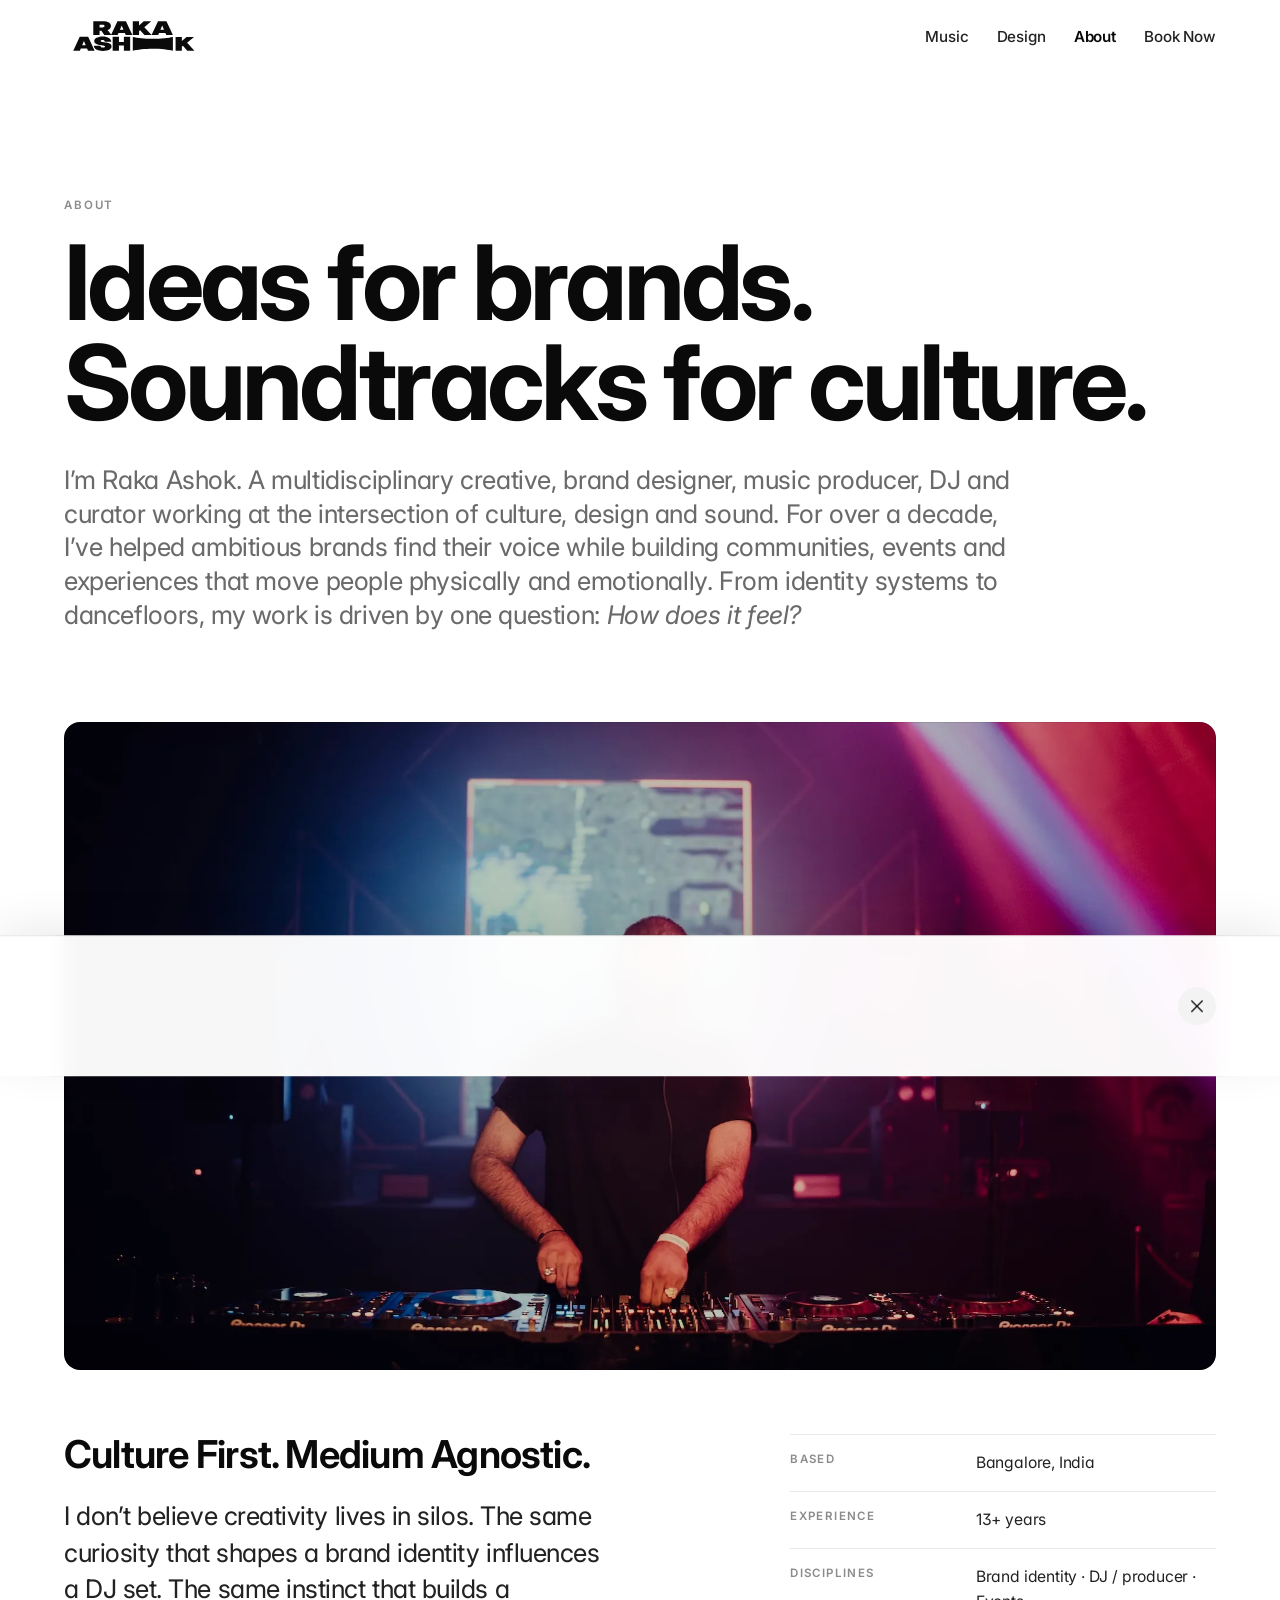
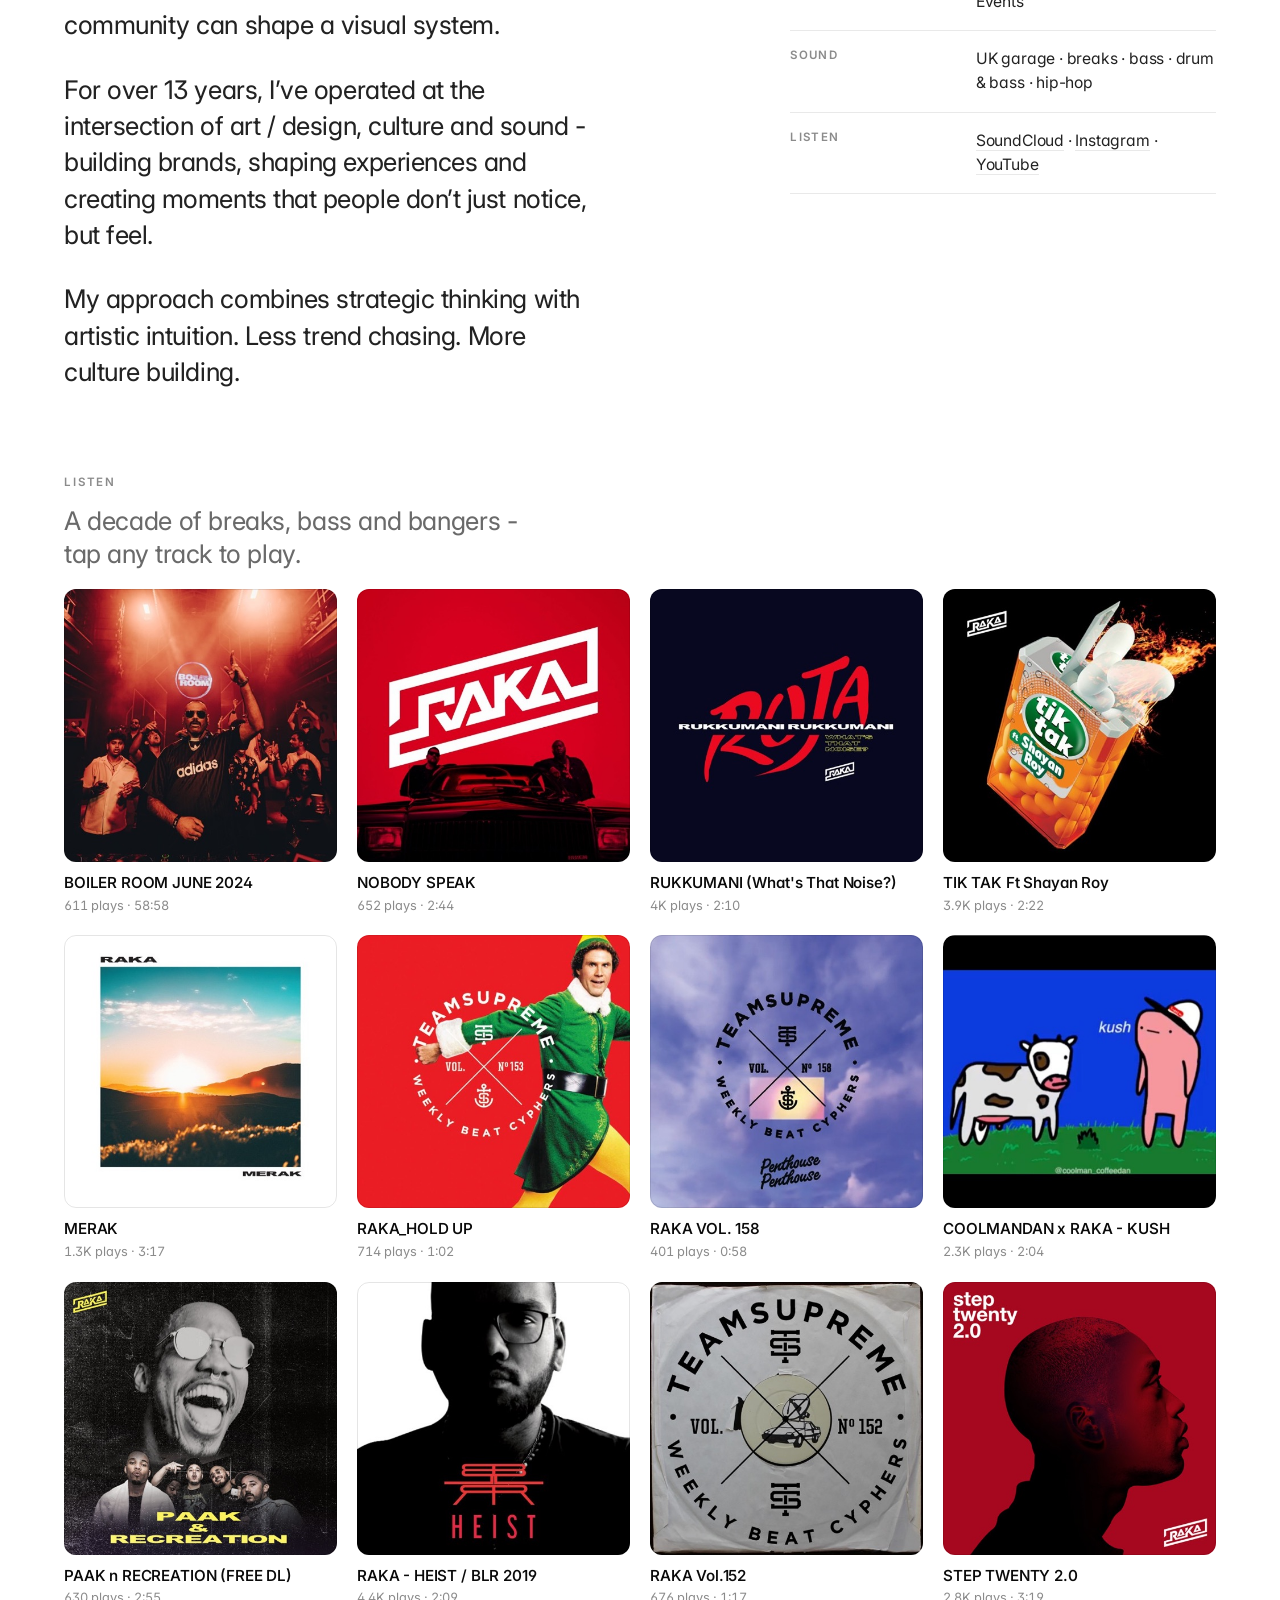
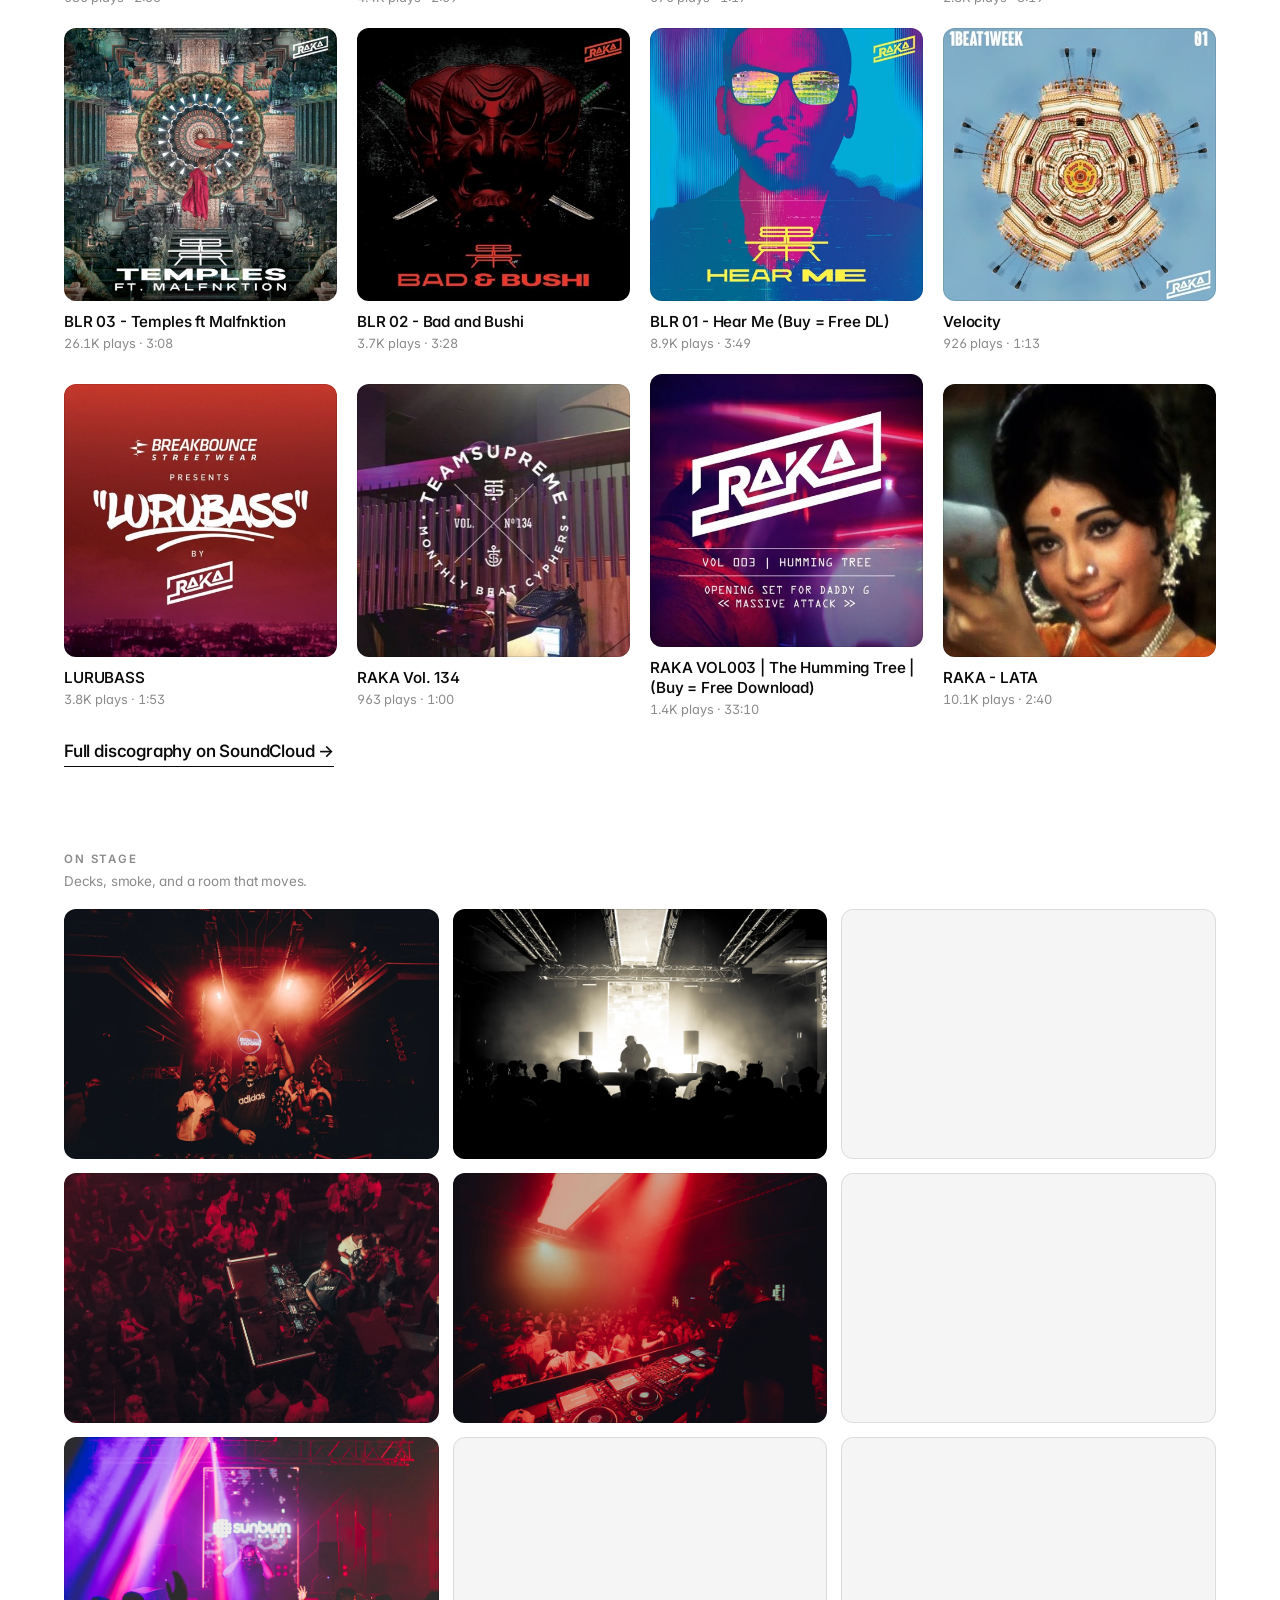
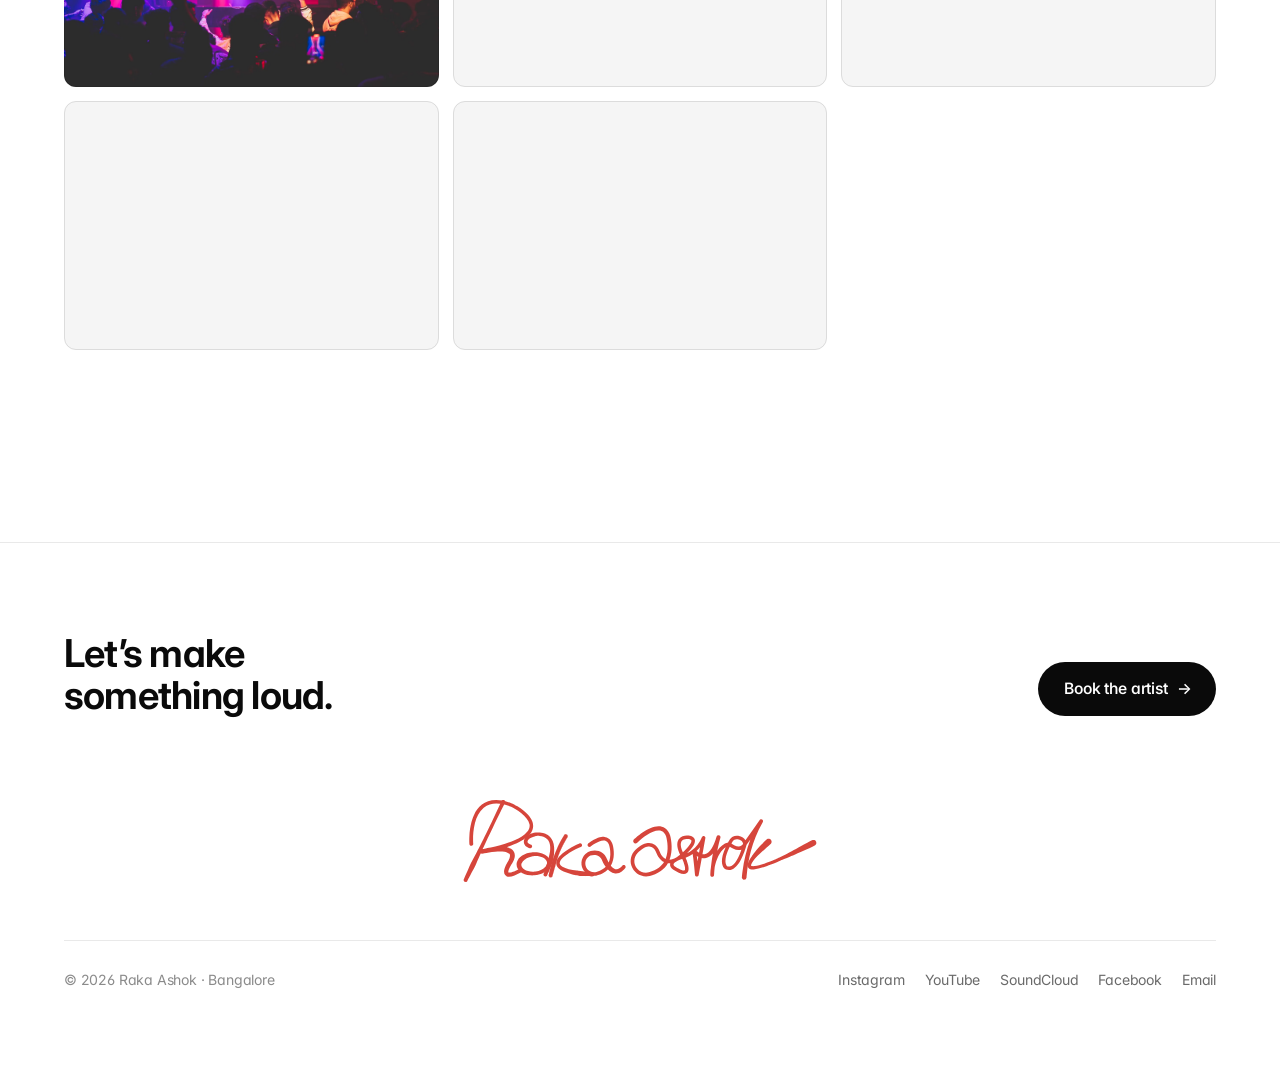
==== about.html @ 6899ab24 "Hero: tap-to-stream SoundCloud (random track from its halfway point; mute-only, never pauses, auto-a" ====
<!doctype html>
<html lang="en">
<head>
<meta charset="utf-8">
<meta name="viewport" content="width=device-width, initial-scale=1">
<script>try{var t=localStorage.getItem("raka-theme")||(matchMedia("(prefers-color-scheme:dark)").matches?"dark":"light");document.documentElement.setAttribute("data-theme",t);}catch(e){}</script>
<title>About - Raka Ashok</title>
<link rel="preconnect" href="https://fonts.googleapis.com">
<link rel="preconnect" href="https://fonts.gstatic.com" crossorigin>
<link href="https://fonts.googleapis.com/css2?family=Inter:opsz,wght@14..32,100..900&display=swap" rel="stylesheet">

<link rel="stylesheet" href="css/style.css?v=15">
</head>
<body data-page="about">

<nav class="nav">
  <div class="nav__inner">
    <a class="nav__brand" href="index.html" aria-label="Raka Ashok"><span class="nav__logo"></span></a>
    <div class="nav__links">
      <a class="navlink" data-nav="music" href="music.html">Music</a>
      <a class="navlink" data-nav="work" href="work.html">Design</a>
      <a class="navlink" data-nav="about" href="about.html">About</a>
      <a class="navlink" data-nav="book" href="book.html">Book Now</a>
    </div>
  </div>
</nav>

<header class="page-head container">
  <span class="eyebrow reveal">About</span>
  <h1 class="display reveal" style="margin-top:.16em;max-width:18ch">Ideas for brands. Soundtracks for culture.</h1>
  <p class="lead reveal" style="max-width:60ch;margin-top:clamp(18px,2.4vw,30px)">I&rsquo;m Raka Ashok. A multidisciplinary creative, brand designer, music producer, DJ and curator working at the intersection of culture, design and sound. For over a decade, I&rsquo;ve helped ambitious brands find their voice while building communities, events and experiences that move people physically and emotionally. From identity systems to dancefloors, my work is driven by one question: <em>How does it feel?</em></p>
</header>

<figure class="about-hero container reveal">
  <img src="assets/photos/photo4.webp" alt="Raka Ashok performing in the DJ booth" decoding="async">
</figure>

<main class="container" style="padding-bottom:clamp(40px,7vw,90px)">
  <div class="about-grid" style="margin-top:clamp(34px,5vw,64px)">
    <div class="about-body reveal">
      <h2 class="h2" style="margin-bottom:.6em">Culture First. Medium Agnostic.</h2>
      <p>I don&rsquo;t believe creativity lives in silos. The same curiosity that shapes a brand identity influences a DJ set. The same instinct that builds a community can shape a visual system.</p>
      <p>For over 13 years, I&rsquo;ve operated at the intersection of art / design, culture and sound - building brands, shaping experiences and creating moments that people don&rsquo;t just notice, but feel.</p>
      <p>My approach combines strategic thinking with artistic intuition. Less trend chasing. More culture building.</p>
    </div>
    <dl class="facts reveal">
      <div class="fact"><dt>Based</dt><dd>Bangalore, India</dd></div>
      <div class="fact"><dt>Experience</dt><dd>13+ years</dd></div>
      <div class="fact"><dt>Disciplines</dt><dd>Brand identity · DJ / producer · Events</dd></div>
      <div class="fact"><dt>Sound</dt><dd>UK garage · breaks · bass · drum &amp; bass · hip-hop</dd></div>
      <div class="fact"><dt>Listen</dt><dd>
        <a href="https://soundcloud.com/rakaashok" target="_blank" rel="noopener">SoundCloud</a> ·
        <a href="https://www.instagram.com/rakaflacka" target="_blank" rel="noopener">Instagram</a> ·
        <a href="https://www.youtube.com/rakaashok" target="_blank" rel="noopener">YouTube</a>
      </dd></div>
    </dl>
  </div>

  <section class="listen">
    <span class="eyebrow reveal">Listen</span>
    <p class="lead reveal" style="margin:10px 0 4px">A decade of breaks, bass and bangers - tap any track to play.</p>
    <div class="music-grid" id="music-grid"></div>
    <a class="link-line reveal" href="https://soundcloud.com/rakaashok" target="_blank" rel="noopener">Full discography on SoundCloud &rarr;</a>
  </section>

  <section class="live">
    <span class="eyebrow reveal">On stage</span>
    <p class="live-cap reveal">Decks, smoke, and a room that moves.</p>
    <div class="live-grid">
      <figure class="reveal"><img src="assets/photos/photo1.webp" alt="Raka Ashok live on stage" loading="lazy" decoding="async"></figure>
      <figure class="reveal"><img src="assets/photos/photo6.webp" alt="Raka Ashok performing, silhouette in light and fog" loading="lazy" decoding="async"></figure>
      <figure class="reveal"><img src="assets/photos/photo2.webp" alt="Raka Ashok live set" loading="lazy" decoding="async"></figure>
      <figure class="reveal"><img src="assets/photos/photo3.webp" alt="Crowd from above at a Raka Ashok set" loading="lazy" decoding="async"></figure>
      <figure class="reveal"><img src="assets/photos/photo11.webp" alt="Raka Ashok behind the decks, crowd in red light" loading="lazy" decoding="async"></figure>
      <figure class="reveal"><img src="assets/photos/photo10.webp" alt="Crowd at a Raka Ashok set" loading="lazy" decoding="async"></figure>
      <figure class="reveal"><img src="assets/photos/photo5.webp" alt="Crowd and stage lighting at a Raka Ashok show" loading="lazy" decoding="async"></figure>
      <figure class="reveal"><img src="assets/photos/photo8.webp" alt="Crowd and stage lighting at a Raka Ashok show" loading="lazy" decoding="async"></figure>
      <figure class="reveal"><img src="assets/photos/photo7.webp" alt="Hands up in the crowd at a Raka Ashok set" loading="lazy" decoding="async"></figure>
      <figure class="reveal"><img src="assets/photos/photo9.webp" alt="Raka Ashok performing to a packed room" loading="lazy" decoding="async"></figure>
      <figure class="reveal"><img src="assets/photos/photo12.webp" alt="Raka Ashok live, red stage lights" loading="lazy" decoding="async"></figure>
    </div>
  </section>
</main>

<footer class="footer">
  <div class="container footer__inner">
    <div class="footer__cta reveal">
      <h2 class="h2">Let&rsquo;s make something loud.</h2>
      <a class="btn" href="book.html">Book the artist <span class="arr">&rarr;</span></a>
    </div>
  <div class="footer__sign-wrap reveal">
    <span class="footer__sign" role="img" aria-label="Raka Ashok signature"></span>
  </div>
    <div class="footer__bottom">
      <span>© <span data-year></span> Raka Ashok · Bangalore</span>
      <div class="footer__links">
        <a href="https://www.instagram.com/rakaflacka" target="_blank" rel="noopener">Instagram</a>
        <a href="https://www.youtube.com/rakaashok" target="_blank" rel="noopener">YouTube</a>
        <a href="https://soundcloud.com/rakaashok" target="_blank" rel="noopener">SoundCloud</a>
        <a href="https://www.facebook.com/rakamusic" target="_blank" rel="noopener">Facebook</a>
        <a href="mailto:beatsbyraka@gmail.com">Email</a>
      </div>
    </div>
  </div>
</footer>

<script src="js/site.js?v=3"></script>

<div class="player" id="player" aria-label="Music player">
  <div class="player__inner">
    <iframe id="sc-widget" allow="autoplay" frameborder="no" title="SoundCloud player"
      src="https://w.soundcloud.com/player/?url=https%3A%2F%2Fsoundcloud.com%2Frakaashok&auto_play=false&visual=false&hide_related=true&show_comments=false&show_teaser=false&color=%230a0a0a"></iframe>
    <button class="player__close" id="player-close" aria-label="Close player">
      <svg width="18" height="18" viewBox="0 0 24 24" fill="none" stroke="currentColor" stroke-width="1.7" stroke-linecap="round"><path d="M5 5l14 14M19 5L5 19"/></svg>
    </button>
  </div>
</div>

<script src="https://w.soundcloud.com/player/api.js"></script>
<script src="js/music.js"></script>
<script src="js/musicgrid.js"></script>
<script src="js/about-lightbox.js"></script>
</body>
</html>
---- css/style.css ----
/* ============================================================
   Raka Ashok — portfolio
   Swiss / International Typographic system · black & white · Inter
   ============================================================ */

@font-face{font-family:"Hubot Sans VF";font-weight:200 900;font-style:normal;font-display:swap;
  src:url("../assets/fonts/HubotSansVF-subset.woff2") format("woff2")}
@font-face{font-family:"Hubot SemiCond";font-weight:300;font-style:normal;font-display:swap;
  src:url("../assets/fonts/HubotSans_SemiCondensed-Light.ttf") format("truetype")}
@font-face{font-family:"Hubot SemiCond";font-weight:500;font-style:normal;font-display:swap;
  src:url("../assets/fonts/HubotSans_SemiCondensed-Medium.ttf") format("truetype")}
@font-face{font-family:"Hubot SemiCond";font-weight:600;font-style:normal;font-display:swap;
  src:url("../assets/fonts/HubotSans_SemiCondensed-SemiBold.ttf") format("truetype")}

:root{
  --bg:#ffffff;
  --bg-soft:#f5f5f5;
  --ink:#0a0a0a;
  --ink-2:#222222;
  --muted:#8b8b8b;
  --muted-2:#6a6a6a;
  --line:#e9e9e9;
  --fill:#f3f3f3;
  --fill-2:#eaeaea;
  --black:#0a0a0a;
  --btn-bg:#0a0a0a;
  --btn-fg:#ffffff;
  --raised:#ffffff;
  --glass-rgb:255,255,255;
  color-scheme:light;

  --container:1280px;
  --gutter:clamp(20px, 5vw, 64px);
  --radius:999px;
  --img-line:rgba(0,0,0,.1);

  --ease:cubic-bezier(.22,.61,.36,1);

  --fs-display:clamp(2.8rem, 9vw, 6.5rem);
  --fs-h1:clamp(2.2rem, 6.2vw, 4.4rem);
  --fs-h2:clamp(1.5rem, 3.4vw, 2.4rem);
  --fs-lead:clamp(1.1rem, 2.3vw, 1.6rem);
  --fs-body:1.0625rem;
  --fs-cap:0.84rem;
  --fs-label:0.72rem;
}

[data-theme="dark"]{
  --bg:#0b0b0b;
  --bg-soft:#161616;
  --ink:#f4f4f4;
  --ink-2:#dcdcdc;
  --muted:#8f8f8f;
  --muted-2:#b2b2b2;
  --line:#272727;
  --fill:#1a1a1a;
  --fill-2:#262626;
  --btn-bg:#f4f4f4;
  --btn-fg:#0a0a0a;
  --raised:#2c2c2c;
  --img-line:rgba(255,255,255,.1);
  --glass-rgb:14,14,14;
  color-scheme:dark;
}

*,*::before,*::after{box-sizing:border-box;margin:0;padding:0}

html{-webkit-text-size-adjust:100%;scroll-behavior:smooth}

body{
  font-family:"Inter","Inter Placeholder",system-ui,-apple-system,sans-serif;
  font-feature-settings:"cv11","ss01","liga","calt";
  background:var(--bg);
  color:var(--ink);
  font-size:var(--fs-body);
  line-height:1.55;
  letter-spacing:-0.011em;
  -webkit-font-smoothing:antialiased;
  -moz-osx-font-smoothing:grayscale;
  text-rendering:optimizeLegibility;
  transition:background-color .35s var(--ease), color .35s var(--ease);
}

img{display:block;max-width:100%;height:auto}
a{color:inherit;text-decoration:none}
button{font:inherit;color:inherit;cursor:pointer;background:none;border:none}

.container{max-width:var(--container);margin:0 auto;padding-inline:var(--gutter)}

/* ---------- type ---------- */
.eyebrow{
  font-size:var(--fs-label);
  text-transform:uppercase;
  letter-spacing:.16em;
  font-weight:600;
  color:var(--muted);
}
.display{font-size:var(--fs-display);font-weight:700;line-height:.96;letter-spacing:-.035em}
h1,.h1{font-size:var(--fs-h1);font-weight:700;line-height:1.02;letter-spacing:-.03em}
h2,.h2{font-size:var(--fs-h2);font-weight:650;line-height:1.08;letter-spacing:-.02em}
.lead{font-size:var(--fs-lead);line-height:1.32;color:var(--muted-2);font-weight:420;letter-spacing:-.015em;max-width:30ch}
.muted{color:var(--muted)}
.display,h1,.h1,h2,.h2,h3{text-wrap:balance}
p,.lead,figcaption,li,blockquote{text-wrap:pretty}

/* ---------- nav ---------- */
.nav{
  position:sticky;top:0;z-index:50;
  backdrop-filter:saturate(180%) blur(18px);
  -webkit-backdrop-filter:saturate(180%) blur(18px);
  background:rgba(var(--glass-rgb),.72);
  border-bottom:1px solid transparent;
  transition:border-color .3s var(--ease), background .3s var(--ease);
}
.nav.is-scrolled{border-color:var(--line)}
.nav__inner{
  max-width:var(--container);margin:0 auto;
  padding:14px var(--gutter);
  display:flex;align-items:center;justify-content:space-between;gap:12px;flex-wrap:wrap;
}
.nav__brand{
  display:inline-flex;align-items:center;
  padding:6px;border-radius:14px;
  transition:opacity .25s var(--ease), scale .15s var(--ease);
}
.nav__brand:hover{opacity:.7}
.nav__brand:active{scale:.96}
.nav__logo{display:block;height:clamp(26px,3.4vw,34px);aspect-ratio:2130/571;width:auto;
  background-color:var(--ink);
  -webkit-mask:url(../assets/raka-logo.svg) center/contain no-repeat;
  mask:url(../assets/raka-logo.svg) center/contain no-repeat}
.nav__links{display:flex;align-items:center;justify-content:flex-end;gap:clamp(14px,2.2vw,30px);flex-wrap:wrap}
.pill{
  padding:9px 16px;border-radius:var(--radius);
  background:var(--fill);color:var(--ink-2);
  font-size:.92rem;font-weight:500;
  transition:background .22s var(--ease),color .22s var(--ease),transform .22s var(--ease),scale .15s var(--ease);
  white-space:nowrap;
}
.pill:hover{background:var(--fill-2);transform:translateY(-1px)}
.pill:active{scale:.96}
.pill.is-active{background:var(--btn-bg);color:var(--btn-fg)}
.pill--icon{padding:0;width:38px;height:38px;display:inline-flex;align-items:center;justify-content:center}
.pill--icon svg{display:block;width:17px;height:17px}

/* ---------- buttons ---------- */
.btn{
  display:inline-flex;align-items:center;gap:.6em;
  padding:15px 26px;border-radius:var(--radius);
  background:var(--btn-bg);color:var(--btn-fg);font-weight:550;font-size:.98rem;
  letter-spacing:-.01em;
  transition:transform .25s var(--ease),opacity .25s var(--ease),background .25s var(--ease),scale .15s var(--ease);
}
.btn:has(.arr){padding-right:24px}
.btn:hover{transform:translateY(-2px)}
.btn:active{transform:translateY(0);scale:.96}
.btn .arr{transition:transform .3s var(--ease)}
.btn:hover .arr{transform:translateX(4px)}
.btn--ghost{background:transparent;color:var(--ink);border:1px solid var(--line)}
.btn--ghost:hover{background:var(--fill)}

/* ---------- sections / rhythm ---------- */
.section{padding-block:clamp(56px,9vw,130px)}
.page-head{padding-top:clamp(48px,9vw,120px);padding-bottom:clamp(28px,5vw,60px)}
.page-head .lead{margin-top:clamp(18px,2.4vw,30px)}

/* ---------- work / index rows ---------- */
.rows{display:flex;flex-direction:column;gap:10px}
.row{
  display:grid;grid-template-columns:1fr auto;align-items:center;gap:16px;
  padding:clamp(18px,2.6vw,30px) clamp(20px,2.6vw,30px);
  background:var(--fill);border-radius:18px;
  transition:background .28s var(--ease),transform .28s var(--ease);
}
.row:hover{background:var(--fill-2);transform:translateX(4px)}
.row__title{font-size:clamp(1.15rem,2.4vw,1.7rem);font-weight:600;letter-spacing:-.02em}
.row__meta{display:flex;gap:18px;align-items:baseline;color:var(--muted-2);font-size:.95rem}
.row__meta .yr{color:var(--muted)}
.row .arr{color:var(--muted);transition:transform .3s var(--ease),color .3s var(--ease)}
.row:hover .arr{transform:translateX(5px);color:var(--ink)}
.row__role{display:none}
@media(min-width:720px){.row__role{display:inline}}

/* ---------- what I do (services grid) ---------- */
.services{display:grid;grid-template-columns:1fr;gap:1px;margin-top:clamp(22px,3vw,38px);
  background:var(--line);border:1px solid var(--line);border-radius:16px;overflow:hidden}
@media(min-width:680px){.services{grid-template-columns:repeat(2,1fr)}}
@media(min-width:1000px){.services{grid-template-columns:repeat(3,1fr)}}
.service{background:var(--bg);padding:clamp(22px,2.6vw,34px);transition:background .25s var(--ease)}
.service:hover{background:var(--fill)}
.service h3{font-size:1.05rem;font-weight:600;letter-spacing:-.01em;margin-bottom:7px}
.service p{color:var(--muted-2);font-size:.95rem;line-height:1.5}

/* ---------- work page groupings ---------- */
.worklist-group{padding-top:clamp(36px,5vw,60px)}
.worklist-group:first-of-type{padding-top:0}
.worklist-group>.eyebrow{display:block;margin-bottom:16px}

/* ---------- project article ---------- */
.back{display:inline-flex;align-items:center;gap:.5em;color:var(--muted-2);font-size:.92rem;
  transition:color .2s var(--ease),gap .2s var(--ease)}
.back:hover{color:var(--ink);gap:.7em}
.proj-head{padding-top:clamp(30px,5vw,60px);padding-bottom:clamp(34px,6vw,72px)}
.proj-head .display{margin:.18em 0 .35em}
.proj-meta{display:flex;flex-wrap:wrap;gap:10px 26px;color:var(--muted-2);font-size:.95rem;
  border-top:1px solid var(--line);padding-top:22px;margin-top:30px}
.proj-meta span b{font-weight:600;color:var(--ink)}
.proj-intro{font-size:clamp(1.15rem,2.3vw,1.7rem);line-height:1.4;font-weight:420;
  letter-spacing:-.018em;max-width:32ch;color:var(--ink-2)}

.slides{display:flex;flex-direction:column;gap:clamp(46px,8vw,110px);padding-bottom:clamp(40px,7vw,90px)}
.slide{}
.slide__img{
  border-radius:14px;overflow:hidden;background:var(--bg-soft);
  outline:1px solid var(--img-line);outline-offset:-1px;
  box-shadow:0 1px 2px rgba(0,0,0,.02);
}
.slide__img img{width:100%}
.slide__cap{
  display:flex;gap:14px;margin-top:18px;max-width:62ch;
  color:var(--muted-2);font-size:var(--fs-cap);line-height:1.5;letter-spacing:0;
}
.slide__cap .n{flex:none;color:var(--muted);font-variant-numeric:tabular-nums;
  font-weight:500;padding-top:.05em}
.slide--divider .slide__img{border:none;background:none;box-shadow:none}
.slide--divider{text-align:center}

.proj-next{border-top:1px solid var(--line);padding-block:clamp(40px,6vw,80px);
  display:flex;flex-wrap:wrap;align-items:center;justify-content:space-between;gap:24px}

/* ---------- project: grouped sub-identities (The Humming Tree) ---------- */
.tht-group{padding-bottom:clamp(44px,7vw,86px)}
.tht-group .eyebrow{display:block}
.tht-text{font-size:clamp(1.05rem,2.1vw,1.45rem);line-height:1.4;color:var(--ink-2);
  max-width:48ch;margin:12px 0 24px;font-weight:420;letter-spacing:-.015em}
.tht-grid{columns:2;column-gap:clamp(10px,1.4vw,18px)}
@media(min-width:760px){.tht-grid{columns:3}}
.tht-card{break-inside:avoid;margin-bottom:clamp(10px,1.4vw,18px);border-radius:12px;
  overflow:hidden;background:var(--bg-soft);outline:1px solid var(--img-line);outline-offset:-1px}
.tht-card img{display:block;width:100%;height:auto}

/* ---------- posters ---------- */
.posters-bar{
  position:sticky;top:64px;z-index:20;
  display:flex;align-items:center;justify-content:space-between;gap:16px;flex-wrap:wrap;
  padding-block:14px;margin-bottom:8px;
  background:rgba(var(--glass-rgb),.82);backdrop-filter:blur(12px);-webkit-backdrop-filter:blur(12px);
}
.posters-bar .count{color:var(--muted);font-size:.9rem;font-variant-numeric:tabular-nums}
.seg{display:inline-flex;gap:4px;background:var(--fill);padding:4px;border-radius:var(--radius)}
.seg button{
  display:inline-flex;align-items:center;gap:.4em;
  padding:8px 14px;border-radius:var(--radius);font-size:.85rem;font-weight:500;color:var(--muted-2);
  transition:background .2s var(--ease),color .2s var(--ease),scale .15s var(--ease);
}
.seg button:active{scale:.96}
.seg button svg{display:block}
.seg button.is-active{background:var(--raised);color:var(--ink);box-shadow:0 1px 3px rgba(0,0,0,.12)}

.grid{display:grid;gap:clamp(10px,1.4vw,18px)}
.grid[data-view="all"]{grid-template-columns:repeat(2,1fr)}
.grid[data-view="two"]{grid-template-columns:1fr}
@media(min-width:640px){
  .grid[data-view="all"]{grid-template-columns:repeat(3,1fr)}
  .grid[data-view="two"]{grid-template-columns:repeat(2,1fr)}
}
@media(min-width:980px){.grid[data-view="all"]{grid-template-columns:repeat(4,1fr)}}
@media(min-width:1240px){.grid[data-view="all"]{grid-template-columns:repeat(5,1fr)}}

.card{
  position:relative;border-radius:12px;overflow:hidden;cursor:pointer;
  background:var(--bg-soft);outline:1px solid var(--img-line);outline-offset:-1px;
  aspect-ratio:3/4;
}
.grid[data-view="two"] .card{aspect-ratio:auto}
.card__img{width:100%;height:100%;object-fit:cover;
  transition:transform .7s var(--ease);
}
.grid[data-view="two"] .card__img{height:auto;object-fit:contain;background:var(--bg-soft)}
.card:hover .card__img{transform:scale(1.035)}

.card__overlay{
  position:absolute;inset:0;display:flex;flex-direction:column;justify-content:flex-end;
  padding:16px;
  background:linear-gradient(to top,rgba(8,8,8,.82) 0%,rgba(8,8,8,.35) 42%,rgba(8,8,8,0) 72%);
  opacity:0;transition:opacity .35s var(--ease);
  color:#fff;
}
.card:hover .card__overlay,.card:focus-within .card__overlay{opacity:1}
.card__plus{
  position:absolute;top:12px;right:12px;width:26px;height:26px;border-radius:50%;
  background:rgba(255,255,255,.18);backdrop-filter:blur(4px);
  display:flex;align-items:center;justify-content:center;color:#fff;font-size:16px;line-height:1;
  transform:scale(.6) rotate(-90deg);opacity:0;transition:transform .4s var(--ease),opacity .35s var(--ease);
}
.card:hover .card__plus{transform:scale(1) rotate(0);opacity:1}
.card__title{
  font-size:.95rem;font-weight:600;letter-spacing:-.01em;
  transform:translateY(12px);opacity:0;transition:transform .45s var(--ease) .04s,opacity .4s var(--ease) .04s;
}
.card__cap{
  font-size:.8rem;line-height:1.45;color:rgba(255,255,255,.78);margin-top:5px;
  transform:translateY(14px);opacity:0;
  transition:transform .5s var(--ease) .12s,opacity .45s var(--ease) .12s;
  display:-webkit-box;-webkit-line-clamp:4;-webkit-box-orient:vertical;overflow:hidden;
}
.card:hover .card__title,.card:focus-within .card__title,
.card:hover .card__cap,.card:focus-within .card__cap{transform:translateY(0);opacity:1}
.card.is-tapped .card__overlay{opacity:1}
.card.is-tapped .card__title,.card.is-tapped .card__cap{transform:translateY(0);opacity:1}
.card.is-tapped .card__plus{transform:scale(1) rotate(0);opacity:1}

/* ---------- mobile poster stack (≤767px only) ---------- */
.pstack{display:none}
@media(max-width:767px){
  .pstack{display:block}
  .posters-bar{display:none}
  #grid{display:none}
}
.pstack{touch-action:pan-y;outline:none;overflow-x:clip;
  -webkit-user-select:none;user-select:none}
.pstack__stage{position:relative;height:clamp(450px,76vh,720px);margin:6px auto 0}
.pcard{position:absolute;left:50%;top:50%;will-change:transform,opacity;
  transition:transform .62s cubic-bezier(.22,1,.36,1), opacity .45s ease}
.pstack__stage.no-anim .pcard,.pstack__stage.is-dragging .pcard{transition:none}
.pcard img{display:block;height:clamp(360px,58vh,560px);width:auto;max-width:90vw;
  border-radius:5px;background:var(--bg-soft);
  box-shadow:0 1px 2px rgba(0,0,0,.05), 0 16px 34px rgba(0,0,0,.16);
  -webkit-user-drag:none;user-drag:none}
[data-theme="dark"] .pcard img{box-shadow:0 1px 2px rgba(0,0,0,.45), 0 18px 40px rgba(0,0,0,.6)}
.pstack__meta{display:flex;align-items:center;justify-content:space-between;gap:16px;
  max-width:90vw;margin:16px auto 0;color:var(--muted-2)}
.pstack__cap{font-size:.92rem;letter-spacing:-.01em;white-space:nowrap;overflow:hidden;text-overflow:ellipsis}
.pstack__count{font-size:.8rem;color:var(--muted);font-variant-numeric:tabular-nums;flex:none}
.pstack__hint{display:block;text-align:center;color:var(--muted);font-size:.78rem;margin-top:8px}
@media(prefers-reduced-motion:reduce){.pcard{transition:opacity .3s ease}}

/* ---------- lightbox ---------- */
.lb{
  position:fixed;inset:0;z-index:100;display:none;
  background:rgba(8,8,8,.97);
  flex-direction:column;
  opacity:0;transition:opacity .35s var(--ease);
}
.lb.is-open{display:flex;opacity:1}
.lb__top{display:flex;align-items:center;justify-content:space-between;
  padding:18px clamp(16px,4vw,40px);color:rgba(255,255,255,.7);font-size:.85rem;
  font-variant-numeric:tabular-nums;flex:none}
.lb__close{width:40px;height:40px;border-radius:50%;background:rgba(255,255,255,.1);
  display:flex;align-items:center;justify-content:center;color:#fff;
  transition:background .2s var(--ease),transform .2s var(--ease)}
.lb__close:hover{background:rgba(255,255,255,.22);transform:rotate(90deg)}
.lb__stage{flex:1;display:flex;align-items:center;justify-content:center;
  position:relative;padding:0 clamp(8px,5vw,80px);min-height:0}
.lb__img{max-width:100%;max-height:100%;object-fit:contain;border-radius:6px;
  box-shadow:0 30px 80px rgba(0,0,0,.5);
  opacity:0;transform:scale(.97);transition:opacity .45s var(--ease),transform .55s var(--ease)}
.lb__img.is-in{opacity:1;transform:scale(1)}
.lb__nav{position:absolute;top:50%;transform:translateY(-50%);
  width:clamp(40px,6vw,54px);height:clamp(40px,6vw,54px);border-radius:50%;
  background:rgba(255,255,255,.1);color:#fff;display:flex;align-items:center;justify-content:center;
  transition:background .2s var(--ease)}
.lb__nav:hover{background:rgba(255,255,255,.24)}
.lb__nav--prev{left:clamp(8px,2vw,26px)}
.lb__nav--next{right:clamp(8px,2vw,26px)}
.lb__cap{flex:none;text-align:center;color:#fff;padding:20px clamp(16px,5vw,40px) 34px;
  max-width:64ch;margin:0 auto}
.lb__cap h3{font-size:1.05rem;font-weight:600;letter-spacing:-.01em;
  opacity:0;transform:translateY(10px);transition:opacity .5s var(--ease) .1s,transform .5s var(--ease) .1s}
.lb__cap p{font-size:.9rem;color:rgba(255,255,255,.72);line-height:1.5;margin-top:6px;
  opacity:0;transform:translateY(12px);transition:opacity .55s var(--ease) .2s,transform .55s var(--ease) .2s}
.lb.cap-in .lb__cap h3,.lb.cap-in .lb__cap p{opacity:1;transform:translateY(0)}

/* ---------- about ---------- */
.about-grid{display:grid;gap:clamp(34px,5vw,64px);grid-template-columns:1fr}
@media(min-width:900px){.about-grid{grid-template-columns:1.4fr .9fr}}
.about-body p{font-size:clamp(1.15rem,2.2vw,1.6rem);line-height:1.42;letter-spacing:-.018em;
  color:var(--ink-2);font-weight:420;max-width:34ch}
.about-body p+p{margin-top:1.1em}
.facts{border-top:1px solid var(--line)}
.fact{display:grid;grid-template-columns:1fr 1.4fr;gap:14px;padding:16px 0;border-bottom:1px solid var(--line)}
.fact dt{font-size:var(--fs-label);text-transform:uppercase;letter-spacing:.12em;color:var(--muted);font-weight:600}
.fact dd{font-size:.98rem;color:var(--ink-2)}
.fact dd a{border-bottom:1px solid var(--line);transition:border-color .2s}
.fact dd a:hover{border-color:var(--ink)}

/* ---------- form ---------- */
.form{display:grid;gap:22px;max-width:620px}
.field{display:flex;flex-direction:column;gap:9px}
.field label{font-size:var(--fs-label);text-transform:uppercase;letter-spacing:.12em;color:var(--muted-2);font-weight:600}
.field input,.field textarea,.field select{
  font:inherit;color:var(--ink);background:var(--fill);border:1px solid transparent;
  border-radius:14px;padding:15px 18px;transition:border-color .2s var(--ease),background .2s var(--ease);
}
.field input:focus,.field textarea:focus,.field select:focus{
  outline:none;border-color:var(--ink);background:var(--bg)}
.field textarea{resize:vertical;min-height:130px}
.field--row{display:grid;gap:22px}
@media(min-width:620px){.field--row{grid-template-columns:1fr 1fr}}
.form__note{color:var(--muted);font-size:.9rem}
.form__ok{display:none;padding:18px 20px;border-radius:14px;background:var(--btn-bg);color:var(--btn-fg);font-size:.95rem}
.form__ok.show{display:block;animation:rise .5s var(--ease)}

/* ---------- featured strip (home) ---------- */
.strip{display:grid;grid-auto-flow:column;grid-auto-columns:minmax(190px,1fr);gap:14px;
  overflow-x:auto;scroll-snap-type:x mandatory;padding-bottom:8px;
  scrollbar-width:none}
.strip::-webkit-scrollbar{display:none}
.strip .card{scroll-snap-align:start}

/* ---------- footer ---------- */
.footer{border-top:1px solid var(--line);margin-top:clamp(40px,8vw,120px)}
.footer__inner{padding-block:clamp(48px,7vw,90px);display:grid;gap:40px}
.footer__cta{display:flex;flex-wrap:wrap;align-items:end;justify-content:space-between;gap:28px}
.footer__cta h2{max-width:14ch}
.footer__bottom{display:flex;flex-wrap:wrap;gap:14px 28px;justify-content:space-between;
  align-items:center;border-top:1px solid var(--line);padding-top:28px;color:var(--muted);font-size:.88rem}
.footer__links{display:flex;gap:20px;flex-wrap:wrap}
.footer__links a{color:var(--muted-2);transition:color .2s}
.footer__links a:hover{color:var(--ink)}
.footer__sign-wrap{display:flex;justify-content:center;padding:clamp(14px,3.5vw,40px) 0 clamp(6px,1.6vw,14px)}
.footer__sign{display:block;width:clamp(190px,34vw,360px);aspect-ratio:928/233;max-width:84vw;
  background-color:#d6453b;
  -webkit-mask:url(../assets/raka-signature.svg) center/contain no-repeat;
  mask:url(../assets/raka-signature.svg) center/contain no-repeat}

/* ---------- scroll reveal ---------- */
.reveal{opacity:0;transform:translateY(22px);transition:opacity .8s var(--ease),transform .8s var(--ease)}
.reveal.in{opacity:1;transform:none}
@media(prefers-reduced-motion:reduce){
  .reveal{opacity:1;transform:none;transition:none}
  *{scroll-behavior:auto!important}
}

@keyframes rise{from{opacity:0;transform:translateY(10px)}to{opacity:1;transform:none}}

/* ---------- misc ---------- */
.hero{padding-top:clamp(46px,11vw,140px);padding-bottom:clamp(40px,8vw,90px);
  min-height:clamp(440px,64vh,760px);display:flex;flex-direction:column;justify-content:center;
  align-items:center;text-align:center}
.hero .lead{margin-top:clamp(20px,3vw,38px);max-width:36ch}
.hero>.reveal:nth-child(2){transition-delay:.08s}
.hero>.reveal:nth-child(3){transition-delay:.16s}
.hero-tagline{font-family:"Hubot Sans VF","Hubot SemiCond","Inter",system-ui,sans-serif;font-weight:300;font-variation-settings:"wght" 300;
  text-transform:uppercase;font-size:clamp(2.6rem,8.5vw,6.4rem);line-height:.96;
  letter-spacing:-.005em;color:var(--ink);text-wrap:balance}
.hero-tagline .tm{font-size:.26em;font-weight:300;vertical-align:super;margin-left:-.06em}
.hero-tagline .t-line{display:inline}
@media(max-width:768px){.hero-tagline .t-line{display:block}}
.hero-tagline.reveal{opacity:0;transform:translateY(20px);
  transition:opacity 1.1s var(--ease) .35s, transform 1.1s var(--ease) .35s}
.hero-tagline.reveal.in{opacity:1;transform:none}
.link-line{display:inline-flex;align-items:center;gap:.45em;font-weight:550;
  border-bottom:1px solid var(--ink);padding-bottom:2px;transition:gap .25s var(--ease)}
.link-line:hover{gap:.75em}
.divider-rule{height:1px;background:var(--line);border:0;margin:0}
.stack-sm{display:flex;flex-direction:column;gap:6px}

/* ---------- about: listen / soundcloud ---------- */
.listen{padding-top:clamp(40px,6vw,80px)}
.sc-embed{border-radius:14px;overflow:hidden;border:1px solid var(--line);
  background:var(--bg-soft);margin:16px 0 16px}
.sc-embed iframe{display:block;width:100%;height:420px;border:0}

/* ---------- about hero (a photo, seen first) ---------- */
.about-hero{margin-top:clamp(18px,2.6vw,30px)}
.about-hero img{width:100%;aspect-ratio:16/9;object-fit:cover;border-radius:16px;
  outline:1px solid var(--img-line);outline-offset:-1px;background:var(--bg-soft);display:block}

/* ---------- client belt (auto-scroll wordmark marquee, fading edges) ---------- */
.belt-section{padding-top:clamp(40px,6vw,80px)}
.belt{position:relative;overflow:hidden;margin-top:14px;padding-block:6px;
  -webkit-mask-image:linear-gradient(90deg,transparent 0,#000 7%,#000 93%,transparent 100%);
  mask-image:linear-gradient(90deg,transparent 0,#000 7%,#000 93%,transparent 100%)}
.belt__track{display:flex;width:max-content;animation:belt 55s linear infinite}
.belt:hover .belt__track{animation-play-state:paused}
.belt__item{display:inline-flex;align-items:center;white-space:nowrap;
  font-size:clamp(1.05rem,2.4vw,1.7rem);font-weight:600;letter-spacing:-.022em;color:var(--ink)}
.belt__item::before{content:"·";color:var(--muted);font-weight:400;
  margin:0 clamp(18px,2.6vw,38px)}
.belt__logo{height:26px;width:auto;max-width:96px;object-fit:contain;margin-right:11px;flex:none;
  opacity:.85}
.belt__name{white-space:nowrap}
@keyframes belt{from{transform:translateX(0)}to{transform:translateX(-50%)}}
@media(prefers-reduced-motion:reduce){.belt__track{animation:none}}

/* ---------- music tiles ---------- */
.music-grid{display:grid;grid-template-columns:repeat(2,1fr);gap:clamp(12px,1.6vw,20px);margin:18px 0 18px}
@media(min-width:640px){.music-grid{grid-template-columns:repeat(3,1fr)}}
@media(min-width:980px){.music-grid{grid-template-columns:repeat(4,1fr)}}
.mtile{cursor:pointer;text-align:left;display:block;width:100%}
.mtile__art{position:relative;display:block;aspect-ratio:1/1;border-radius:12px;overflow:hidden;
  background:var(--bg-soft);outline:1px solid var(--img-line);outline-offset:-1px}
.mtile__art img{width:100%;height:100%;object-fit:cover;transition:transform .6s var(--ease)}
.mtile:hover .mtile__art img{transform:scale(1.05)}
.mtile__play{position:absolute;inset:0;display:flex;align-items:center;justify-content:center;
  background:rgba(8,8,8,.26);opacity:0;transition:opacity .3s var(--ease)}
.mtile:hover .mtile__play,.mtile:focus-visible .mtile__play,.mtile.is-playing .mtile__play{opacity:1}
.mtile__play>span{width:50px;height:50px;border-radius:50%;background:rgba(255,255,255,.94);
  color:#0a0a0a;display:flex;align-items:center;justify-content:center;padding-left:3px;
  transform:scale(.8);transition:transform .3s var(--ease)}
.mtile:hover .mtile__play>span,.mtile.is-playing .mtile__play>span{transform:scale(1)}
.mtile__title{display:block;margin-top:11px;font-weight:550;font-size:.95rem;
  letter-spacing:-.01em;line-height:1.28}
.mtile.is-playing .mtile__title{text-decoration:underline;text-underline-offset:3px}
.mtile__meta{display:block;color:var(--muted);font-size:.8rem;margin-top:3px;
  font-variant-numeric:tabular-nums}

/* ---------- sticky soundcloud player ---------- */
.player{position:fixed;left:0;right:0;bottom:0;z-index:90;transform:translateY(125%);
  transition:transform .45s var(--ease);background:rgba(var(--glass-rgb),.97);
  backdrop-filter:saturate(160%) blur(12px);-webkit-backdrop-filter:saturate(160%) blur(12px);
  border-top:1px solid var(--line);box-shadow:0 -10px 40px rgba(0,0,0,.08)}
.player.show{transform:none}
.player__inner{max-width:var(--container);margin:0 auto;padding:10px var(--gutter);
  display:flex;align-items:center;gap:14px}
.player__inner iframe{flex:1;display:block;height:120px;border:0;border-radius:10px;min-width:0}
.player__close{flex:none;width:38px;height:38px;border-radius:50%;background:var(--fill);
  display:flex;align-items:center;justify-content:center;color:var(--ink);
  transition:background .2s var(--ease),transform .2s var(--ease)}
.player__close:hover{background:var(--fill-2);transform:rotate(90deg)}
body.player-open{padding-bottom:148px}
@media(max-width:768px){
  .player{backdrop-filter:none;-webkit-backdrop-filter:none;background:var(--bg)}
  .player__inner iframe{height:110px}
  body.player-open{padding-bottom:138px}
}

/* dark mode: lift grayscale client logos so they read on dark bg */
[data-theme="dark"] .belt__logo{filter:invert(1) grayscale(1) brightness(1.7) contrast(1.1)}

/* ---------- about: live / on-stage gallery ---------- */
.live{padding-top:clamp(40px,6vw,80px)}
.live-hero{border-radius:14px;overflow:hidden;background:var(--bg-soft);
  aspect-ratio:16/9;margin:16px 0 6px;outline:1px solid var(--img-line);outline-offset:-1px}
.live-hero img{width:100%;height:100%;object-fit:cover}
.live-cap{color:var(--muted);font-size:var(--fs-cap);margin:0 0 18px}
.live-grid{display:grid;grid-template-columns:repeat(2,1fr);gap:clamp(8px,1.1vw,14px)}
@media(min-width:760px){.live-grid{grid-template-columns:repeat(3,1fr)}}
.live-grid figure{overflow:hidden;border-radius:12px;background:var(--bg-soft);
  aspect-ratio:3/2;outline:1px solid var(--img-line);outline-offset:-1px}
.live-grid img{width:100%;height:100%;object-fit:cover;transition:transform .7s var(--ease)}
.live-grid figure:hover img{transform:scale(1.045)}

/* mobile: drop backdrop blur (cheap repaints = smoother scroll) */
@media(max-width:768px){
  .nav{backdrop-filter:none;-webkit-backdrop-filter:none;background:rgba(var(--glass-rgb),.94)}
  .posters-bar{backdrop-filter:none;-webkit-backdrop-filter:none;background:var(--bg);top:58px}
}


/* ============================================================
   RAKA ASHOK - full-bleed video hero
   ============================================================ */
.hero--video{position:relative;width:100%;min-height:100svh;padding:0;overflow:hidden;
  margin-top:calc(-1 * var(--nav-h,64px));
  display:flex;align-items:center;justify-content:center;text-align:center}
.hero__bg{position:absolute;inset:0;z-index:1;background:#0a0a0a}
.hero__video{width:100%;height:100%;object-fit:cover;display:block}
.hero__scrim{position:absolute;inset:0;z-index:2;pointer-events:none;
  background:linear-gradient(180deg,rgba(0,0,0,.5) 0%,rgba(0,0,0,.12) 26%,rgba(0,0,0,.12) 60%,rgba(0,0,0,.62) 100%),
             radial-gradient(130% 90% at 50% 42%,rgba(0,0,0,0) 38%,rgba(0,0,0,.42) 100%)}
.hero__frame{position:absolute;inset:clamp(16px,3vw,40px);z-index:3;pointer-events:none}
.hero__frame::before,.hero__frame::after{content:"";position:absolute;
  width:clamp(26px,3.6vw,54px);height:clamp(26px,3.6vw,54px);border:2px solid rgba(255,255,255,.92)}
.hero__frame::before{top:0;right:0;border-left:0;border-bottom:0}
.hero__frame::after{bottom:0;left:0;border-right:0;border-top:0}
.hero--video .hero-tagline{position:relative;z-index:4;color:#fff;max-width:none;
  font-size:clamp(1.7rem,5vw,4.4rem);line-height:1.04;
  text-shadow:0 2px 40px rgba(0,0,0,.45);padding:0 clamp(20px,5vw,64px)}

/* staged tagline reveal */
.hero-tagline{transition:opacity 1s var(--ease), transform 1s var(--ease)}
html.tag-pending .hero-tagline{opacity:0;transform:translateY(16px)}

/* first-visit cinematic entrance (the loader moment) */
html.hero-intro .hero__video{animation:heroVid 1800ms var(--ease) both}
@keyframes heroVid{from{transform:scale(1.14);filter:blur(8px) brightness(.55)}to{transform:scale(1);filter:none}}
html.hero-intro .hero__frame{opacity:0;animation:heroFade 700ms var(--ease) 850ms both}
@keyframes heroFade{to{opacity:1}}

/* nav transparent over the hero (home, at top) */
body[data-page="home"] .nav:not(.is-scrolled){background:transparent;backdrop-filter:none;-webkit-backdrop-filter:none;border-color:transparent}
body[data-page="home"] .nav:not(.is-scrolled) .nav__logo{background:#fff}
body[data-page="home"] .nav:not(.is-scrolled) .navlink{color:rgba(255,255,255,.85)}
body[data-page="home"] .nav:not(.is-scrolled) .navlink:hover,body[data-page="home"] .nav:not(.is-scrolled) .navlink.is-active{color:#fff}

@media(prefers-reduced-motion:reduce){
  html.hero-intro .hero__video{animation:none}
  html.tag-pending .hero-tagline{opacity:1;transform:none}
}


/* ============================================================
   RAKA ASHOK - first-visit loader (flip -> open to full-bleed)
   ============================================================ */
.lockup{position:relative;display:block;width:100%;aspect-ratio:2130/571;line-height:0}
.lockup__letters{position:absolute;inset:0;background:var(--ink);
  -webkit-mask:url(../assets/raka-logo-letters.svg) center/contain no-repeat;
  mask:url(../assets/raka-logo-letters.svg) center/contain no-repeat}
.lockup__lens{position:absolute;left:49.441%;top:49.855%;width:31.559%;height:40.549%;overflow:hidden;
  -webkit-mask:url(../assets/raka-portal.svg) center/contain no-repeat;
  mask:url(../assets/raka-portal.svg) center/contain no-repeat}
.lockup__lens video{width:100%;height:100%;object-fit:cover;display:block}

#intro{display:none}
html.intro-on #intro{display:block}
html.intro-on,html.intro-on body{overflow:hidden}
.intro{position:fixed;inset:0;z-index:200;background:#0a0a0a;transition:opacity .55s var(--ease)}
.intro.is-out{opacity:0;pointer-events:none}
.intro__stage{position:absolute;inset:0;perspective:1500px}
.intro__lockup{position:absolute;left:50%;top:50%;transform:translate(-50%,-50%);width:min(880px,90vw)}
.intro__lockup .lockup__letters{background:#fff;opacity:0}
html.letters-in .intro__lockup .lockup__letters{opacity:1;transition:opacity .6s var(--ease)}
.intro__fly{position:absolute;left:50%;top:50%;transform:translate(-50%,-50%);
  width:min(66vmin,560px);aspect-ratio:672.206/231.533;overflow:hidden;background:#000;
  transform-style:preserve-3d;backface-visibility:hidden;will-change:transform,filter;
  -webkit-mask:url(../assets/raka-portal.svg) center/contain no-repeat;
  mask:url(../assets/raka-portal.svg) center/contain no-repeat}
.intro__fly video{width:100%;height:100%;object-fit:cover;display:block}
.intro__skip{position:fixed;bottom:22px;right:22px;z-index:201;font-size:.74rem;letter-spacing:.12em;
  text-transform:uppercase;font-weight:600;color:rgba(255,255,255,.7);background:rgba(255,255,255,.12);
  padding:9px 16px;border-radius:999px;transition:color .2s var(--ease),background .2s var(--ease),scale .15s var(--ease)}
.intro__skip:hover{color:#fff;background:rgba(255,255,255,.2)}
.intro__skip:active{scale:.96}

/* hero subtle forward-zoom as the O opens into it */
html.hero-opening .hero__video{animation:heroOpen 900ms var(--ease) both}
@keyframes heroOpen{from{transform:scale(1.12)}to{transform:scale(1)}}

@media(prefers-reduced-motion:reduce){#intro{display:none!important}}

/* ---------- nav: plain-type links + theme toggle revealed on scroll ---------- */
.navlink{font-size:.95rem;font-weight:500;color:var(--ink-2);letter-spacing:-.01em;white-space:nowrap;transition:color .2s var(--ease)}
.navlink:hover{color:var(--ink)}
.navlink.is-active{color:var(--ink);font-weight:600}
#theme-toggle{width:34px;height:34px;display:none;align-items:center;justify-content:center;
  color:var(--ink-2);background:none;border:0;cursor:pointer;transition:color .2s var(--ease)}
#theme-toggle svg{display:block;width:18px;height:18px}
#theme-toggle:hover{color:var(--ink)}
.nav.is-scrolled #theme-toggle{display:inline-flex;animation:tgIn .3s var(--ease)}
@keyframes tgIn{from{opacity:0;transform:scale(.85)}to{opacity:1;transform:none}}
@media(max-width:560px){.nav__links{flex-basis:100%;justify-content:flex-end;gap:14px 16px}.navlink{font-size:.88rem}}

/* ---------- work/design tiles (thumbnail grid) ---------- */
.wtiles{display:grid;grid-template-columns:repeat(2,1fr);gap:clamp(14px,2vw,26px)}
@media(min-width:760px){.wtiles{grid-template-columns:repeat(3,1fr)}}
.wtile{display:block;color:inherit}
.wtile__img{display:block;aspect-ratio:4/3;border-radius:14px;overflow:hidden;background:var(--bg-soft);outline:1px solid var(--img-line);outline-offset:-1px}
.wtile__img img{width:100%;height:100%;object-fit:cover;transition:transform .6s var(--ease)}
.wtile:hover .wtile__img img{transform:scale(1.04)}
.wtile__row{display:flex;justify-content:space-between;align-items:baseline;gap:12px;margin-top:12px}
.wtile__title{font-size:1.05rem;font-weight:600;letter-spacing:-.01em}
.wtile__yr{color:var(--muted);font-size:.9rem;font-variant-numeric:tabular-nums;flex:none}
.wtile__role{display:block;color:var(--muted-2);font-size:.9rem;line-height:1.4;margin-top:3px}

/* ---------- tagline bounce to the beat (variable weight), only while hero sound is on ---------- */
@keyframes bpmBounce{0%,100%{font-variation-settings:"wght" 300;transform:scale(.985)}50%{font-variation-settings:"wght" 820;transform:scale(1.05)}}
html.sound-on .hero-tagline{animation:bpmBounce .4138s ease-in-out infinite;will-change:font-variation-settings,transform;transform-origin:center} /* .4138s = 145 BPM */
@media(prefers-reduced-motion:reduce){html.sound-on .hero-tagline{animation:none}}

/* ---------- hero sound toggle ---------- */
.hero-sound{position:relative;z-index:5;display:inline-flex;align-items:center;gap:9px;margin-top:clamp(22px,3vw,40px);
  padding:9px 16px 9px 14px;border-radius:999px;background:rgba(255,255,255,.13);color:#fff;
  font-size:.74rem;font-weight:600;letter-spacing:.16em;text-transform:uppercase;cursor:pointer;
  -webkit-backdrop-filter:blur(6px);backdrop-filter:blur(6px);
  transition:background .2s var(--ease),scale .15s var(--ease)}
.hero-sound:hover{background:rgba(255,255,255,.22)}
.hero-sound:active{scale:.96}
.hero-sound svg{display:block;width:18px;height:18px}
.hero-sound .ico-on{display:none}
.hero-sound.is-on{background:rgba(255,255,255,.24)}
.hero-sound.is-on .ico-off{display:none}
.hero-sound.is-on .ico-on{display:block}
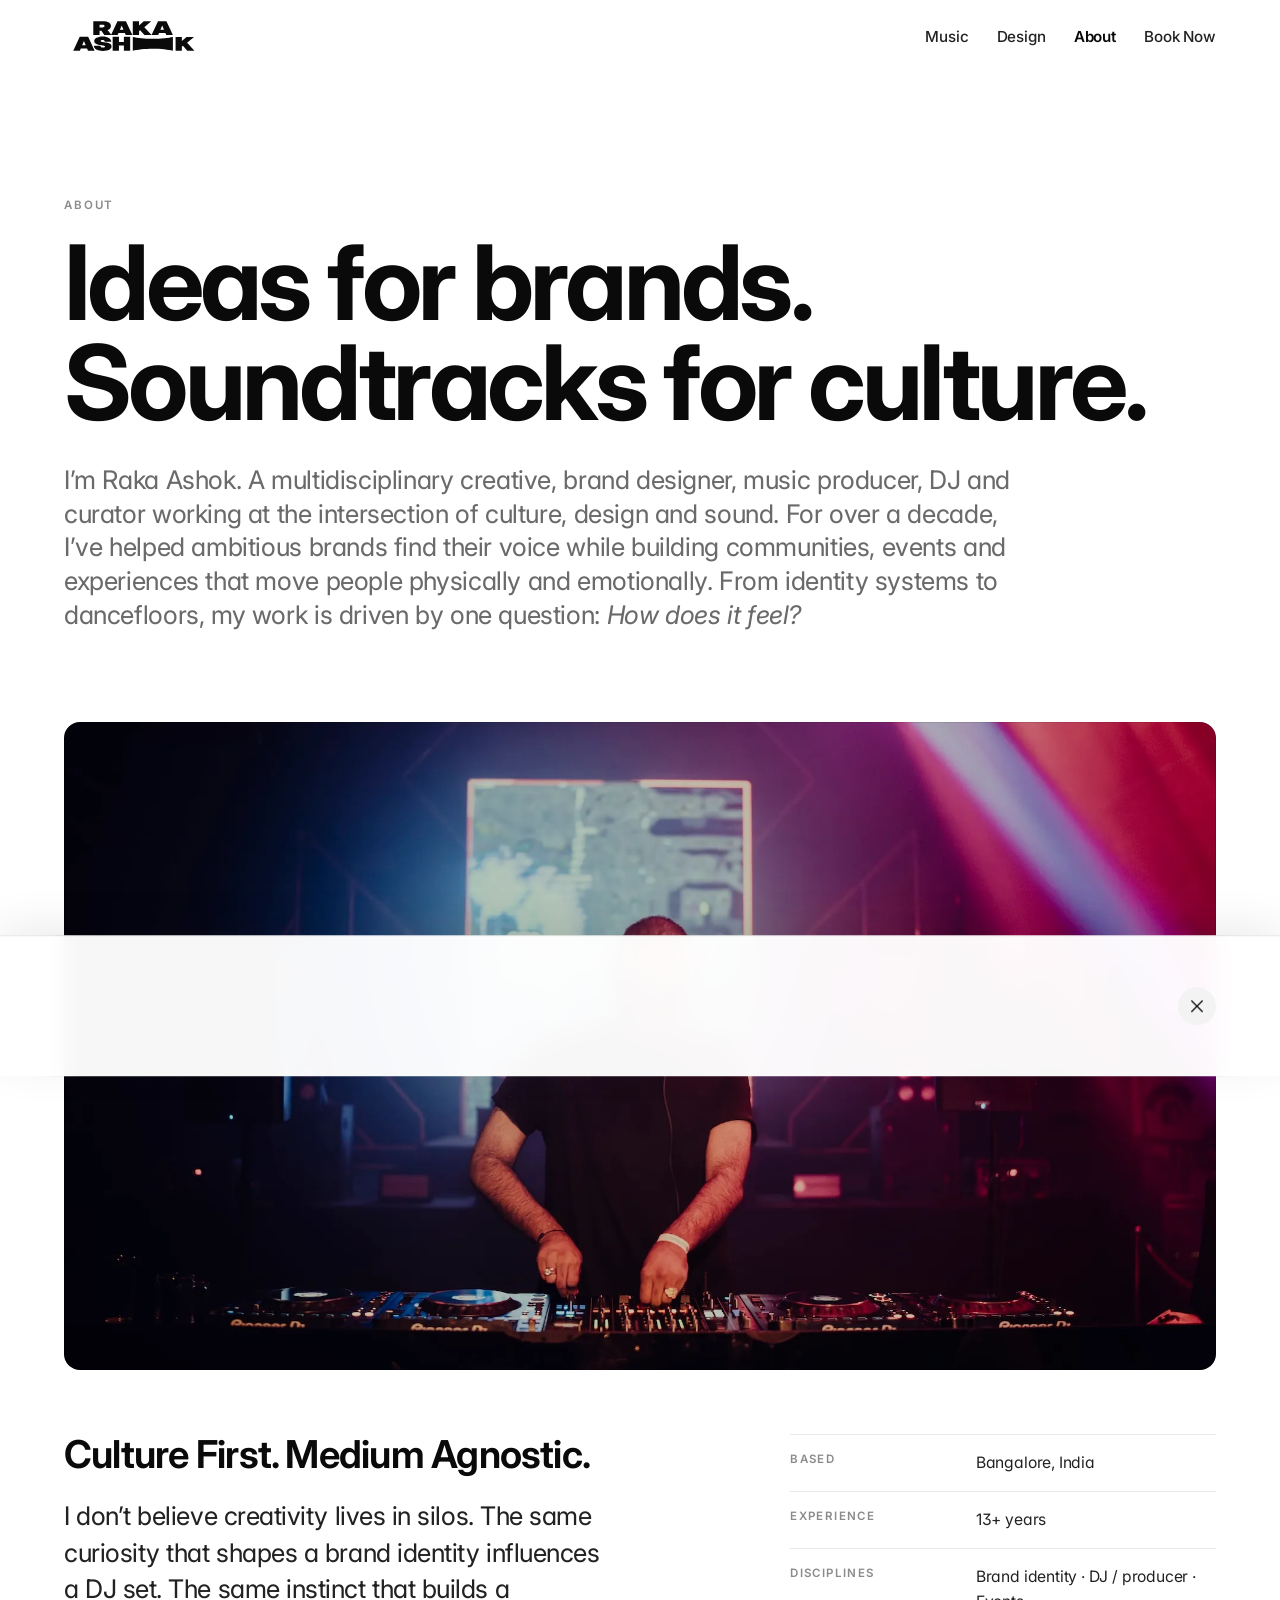
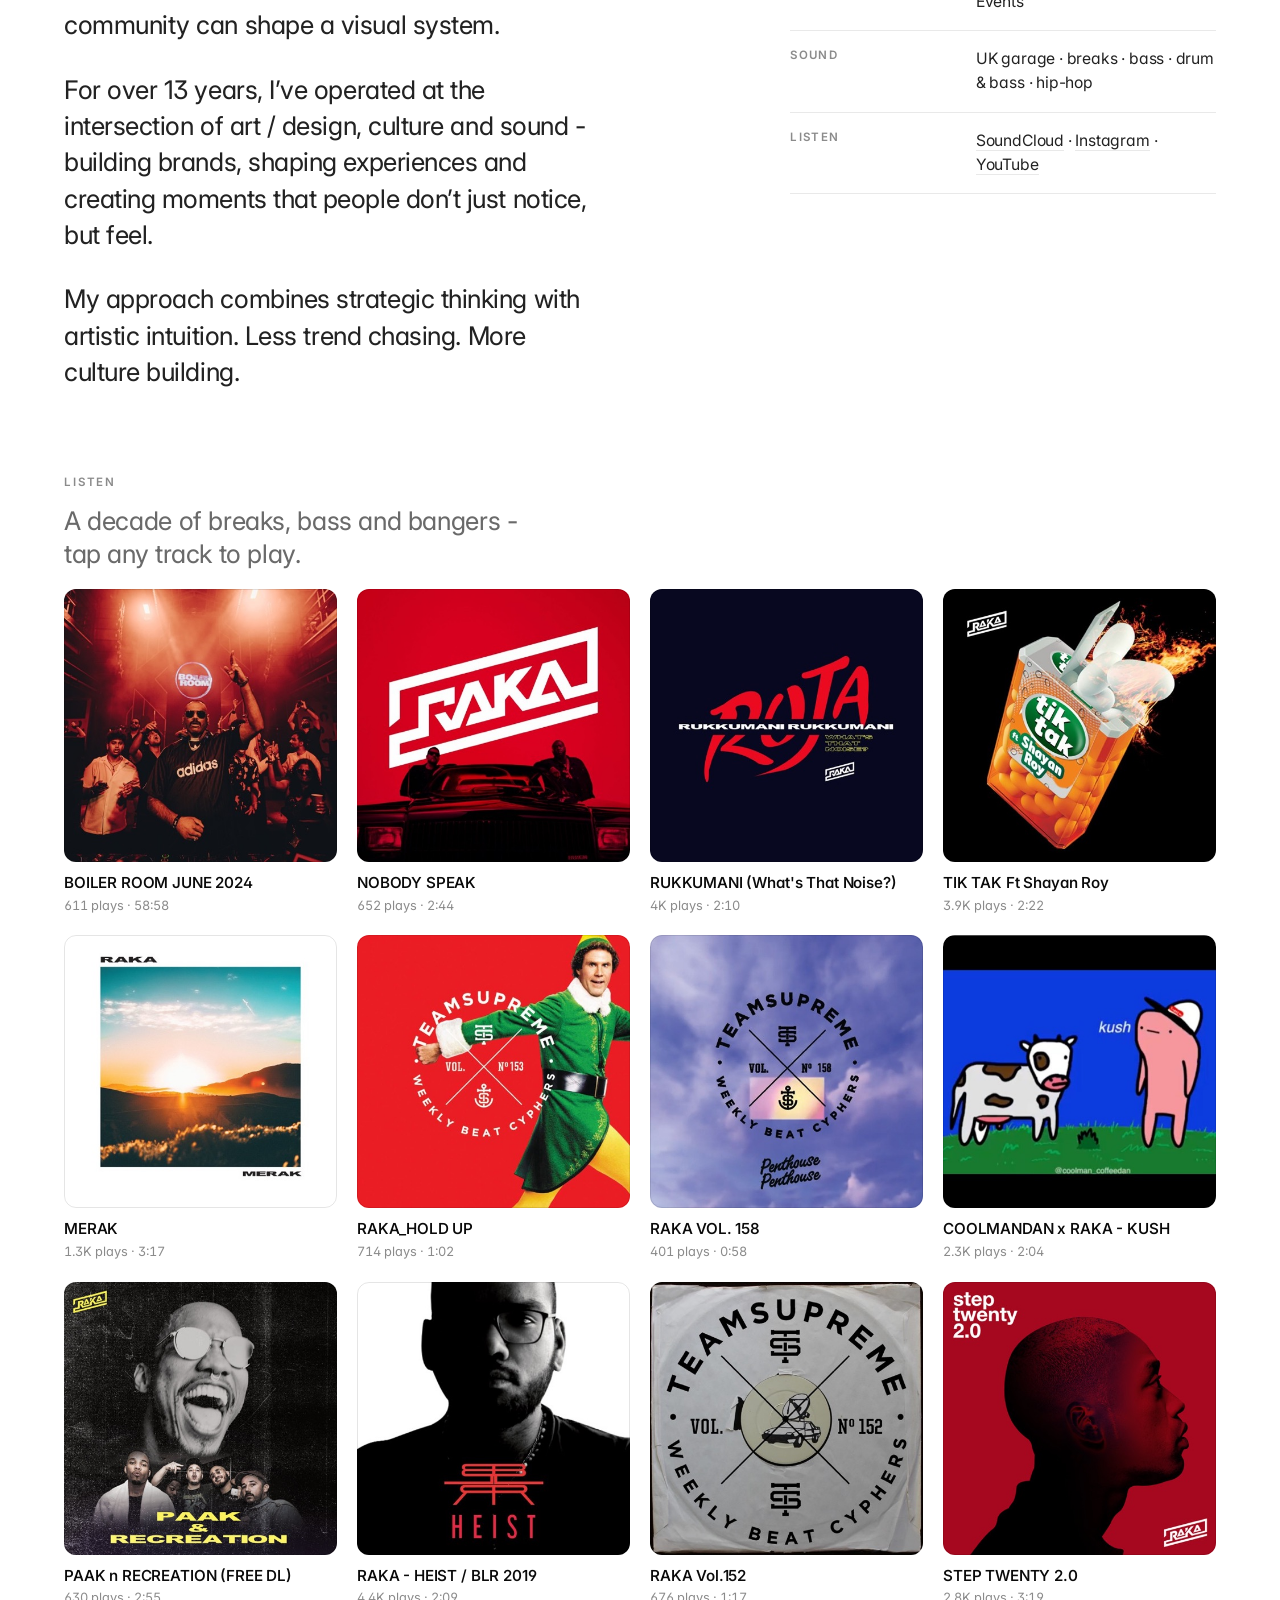
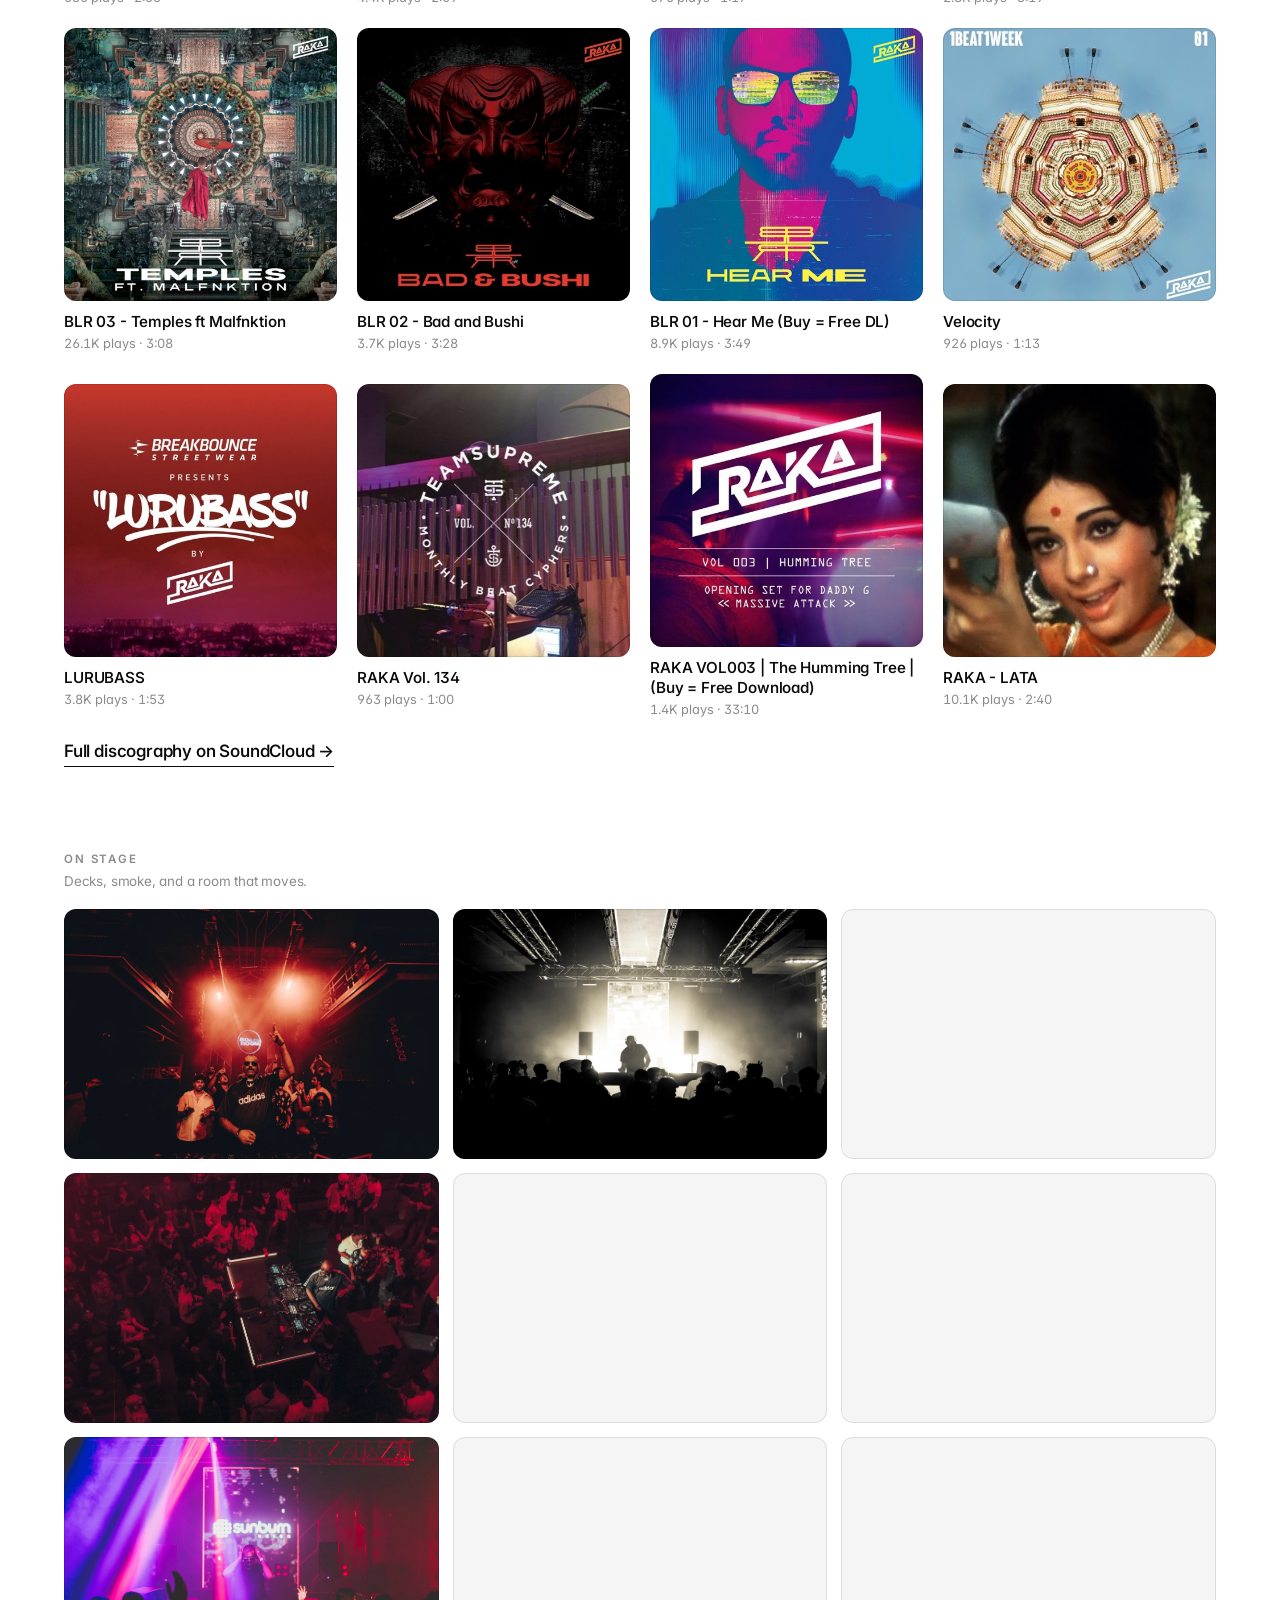
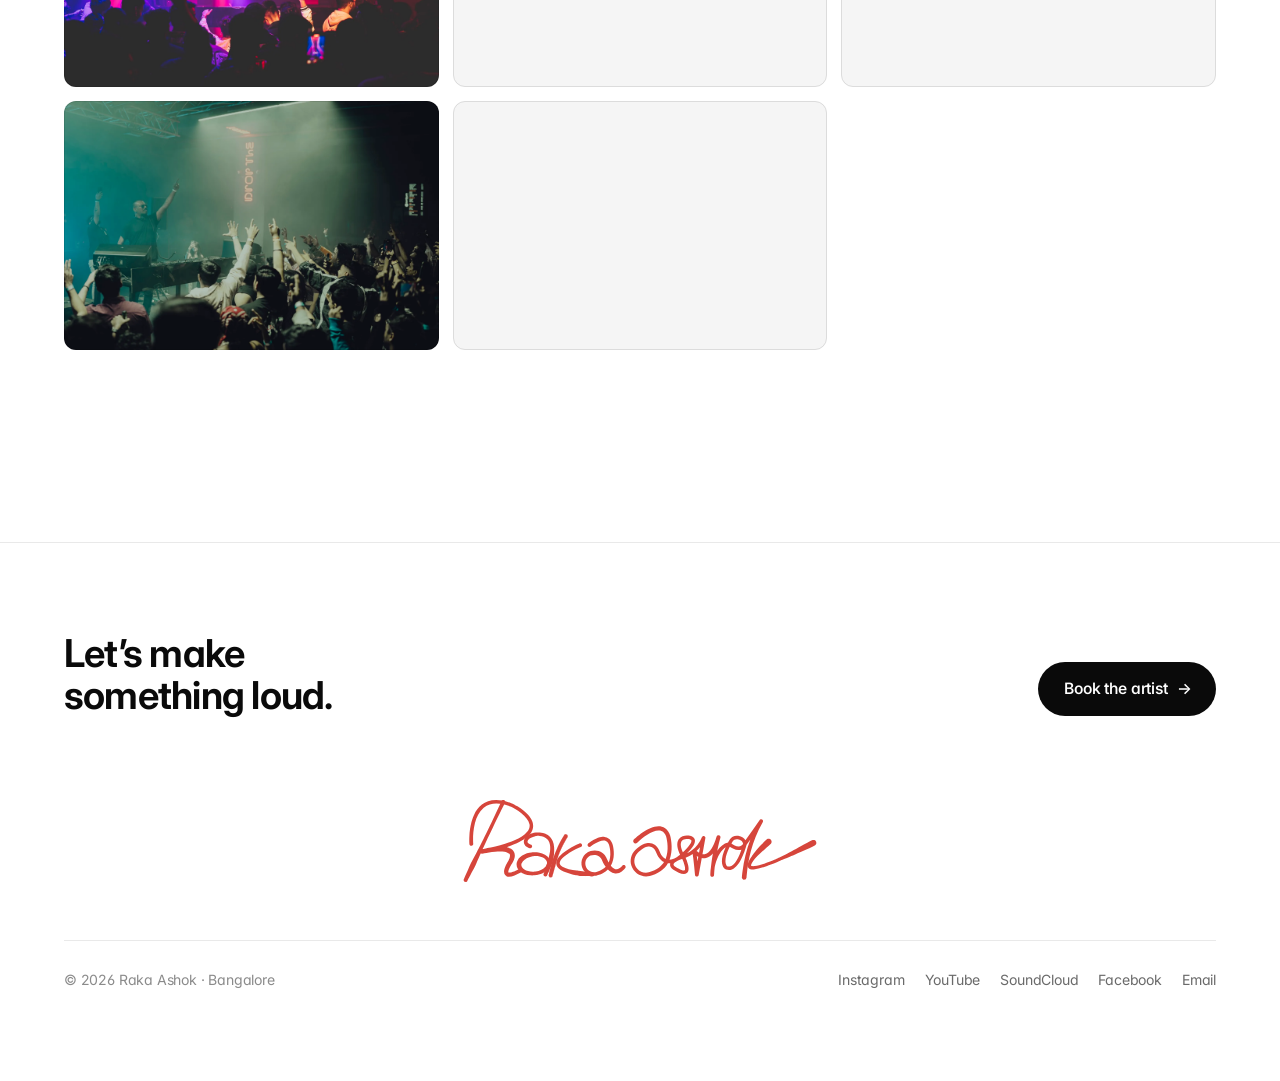
==== commit 98a0a265: "Mobile nav: keep Music/Design/About on one line with the logo (drop flex-basis wrap), hide Book Now " ====
--- a/about.html
+++ b/about.html
@@ -9,7 +9,7 @@
 <link rel="preconnect" href="https://fonts.gstatic.com" crossorigin>
 <link href="https://fonts.googleapis.com/css2?family=Inter:opsz,wght@14..32,100..900&display=swap" rel="stylesheet">
 
-<link rel="stylesheet" href="css/style.css?v=15">
+<link rel="stylesheet" href="css/style.css?v=16">
 </head>
 <body data-page="about">
 
--- a/css/style.css
+++ b/css/style.css
@@ -640,7 +640,7 @@
 #theme-toggle:hover{color:var(--ink)}
 .nav.is-scrolled #theme-toggle{display:inline-flex;animation:tgIn .3s var(--ease)}
 @keyframes tgIn{from{opacity:0;transform:scale(.85)}to{opacity:1;transform:none}}
-@media(max-width:560px){.nav__links{flex-basis:100%;justify-content:flex-end;gap:14px 16px}.navlink{font-size:.88rem}}
+@media(max-width:560px){.nav__inner{padding-left:18px;padding-right:18px}.nav__links{gap:14px}.navlink{font-size:.82rem;letter-spacing:-.005em}.nav__links [data-nav="book"]{display:none}}
 
 /* ---------- work/design tiles (thumbnail grid) ---------- */
 .wtiles{display:grid;grid-template-columns:repeat(2,1fr);gap:clamp(14px,2vw,26px)}
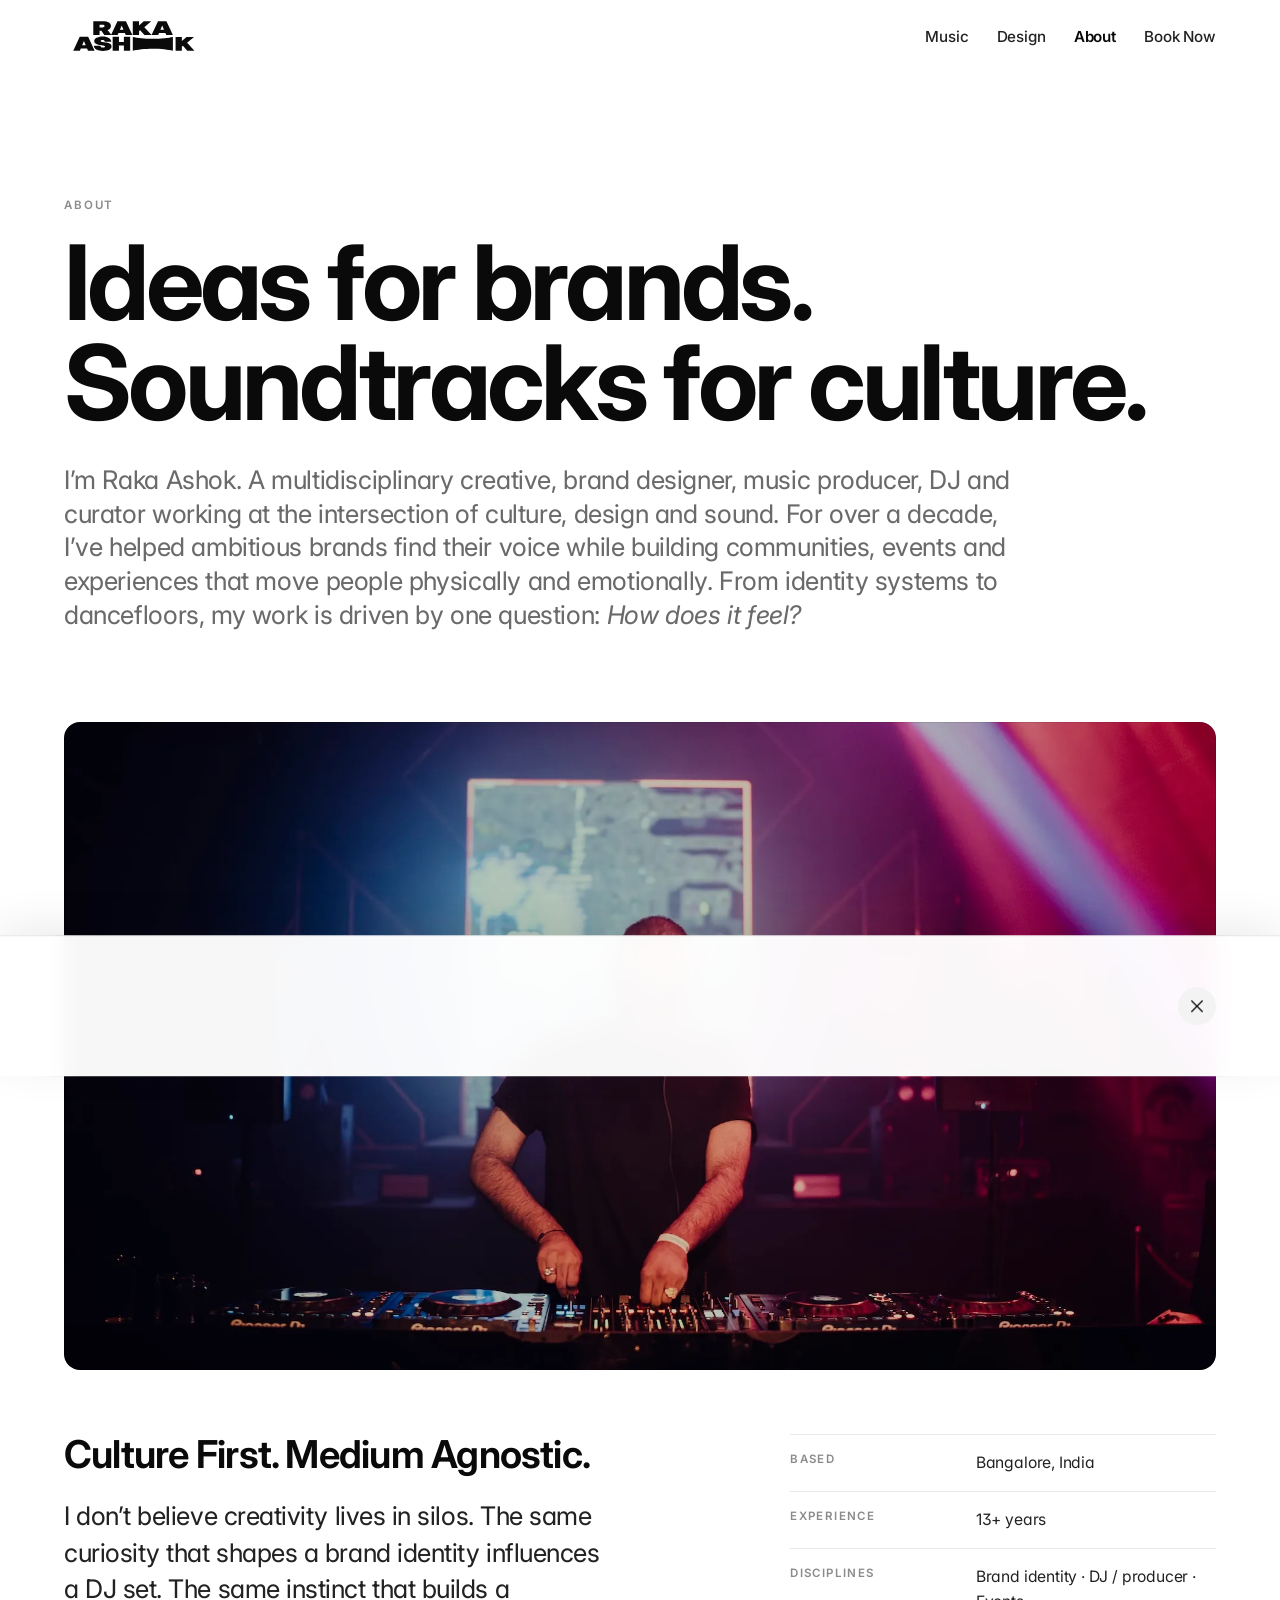
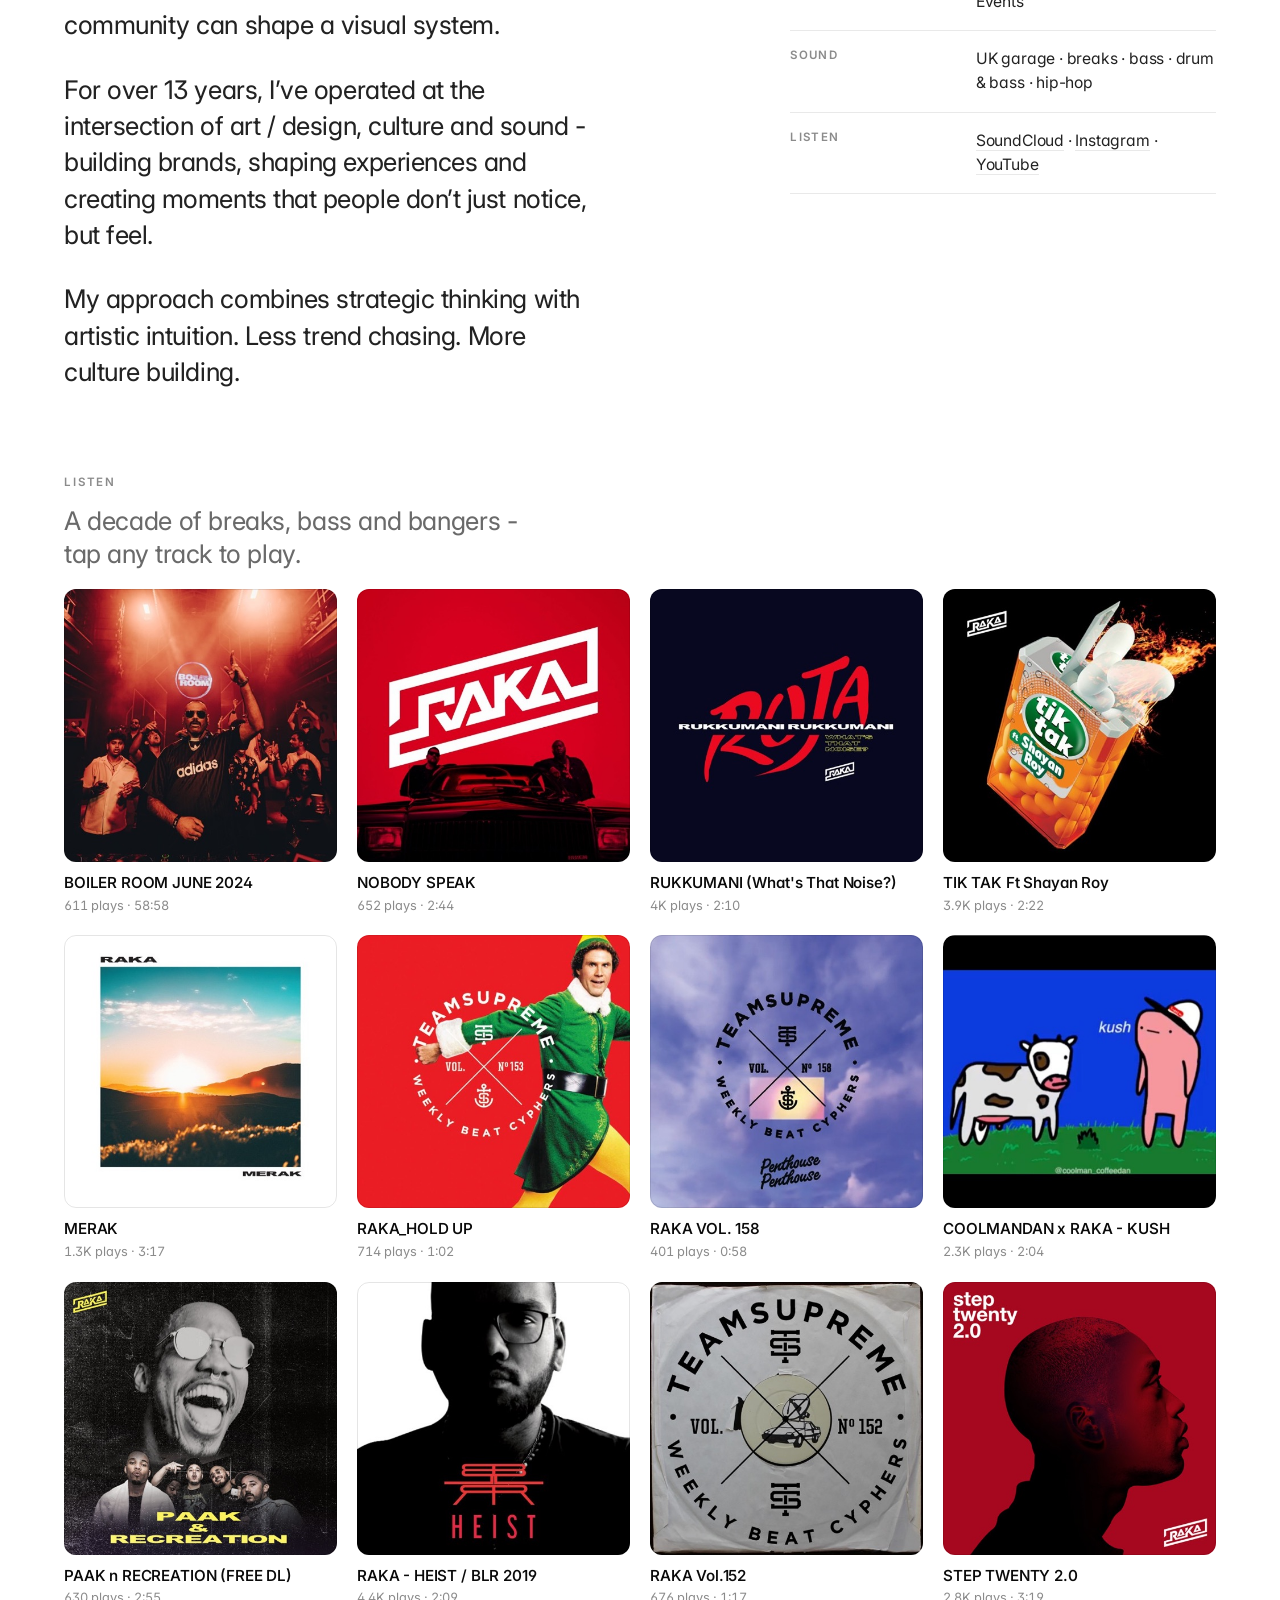
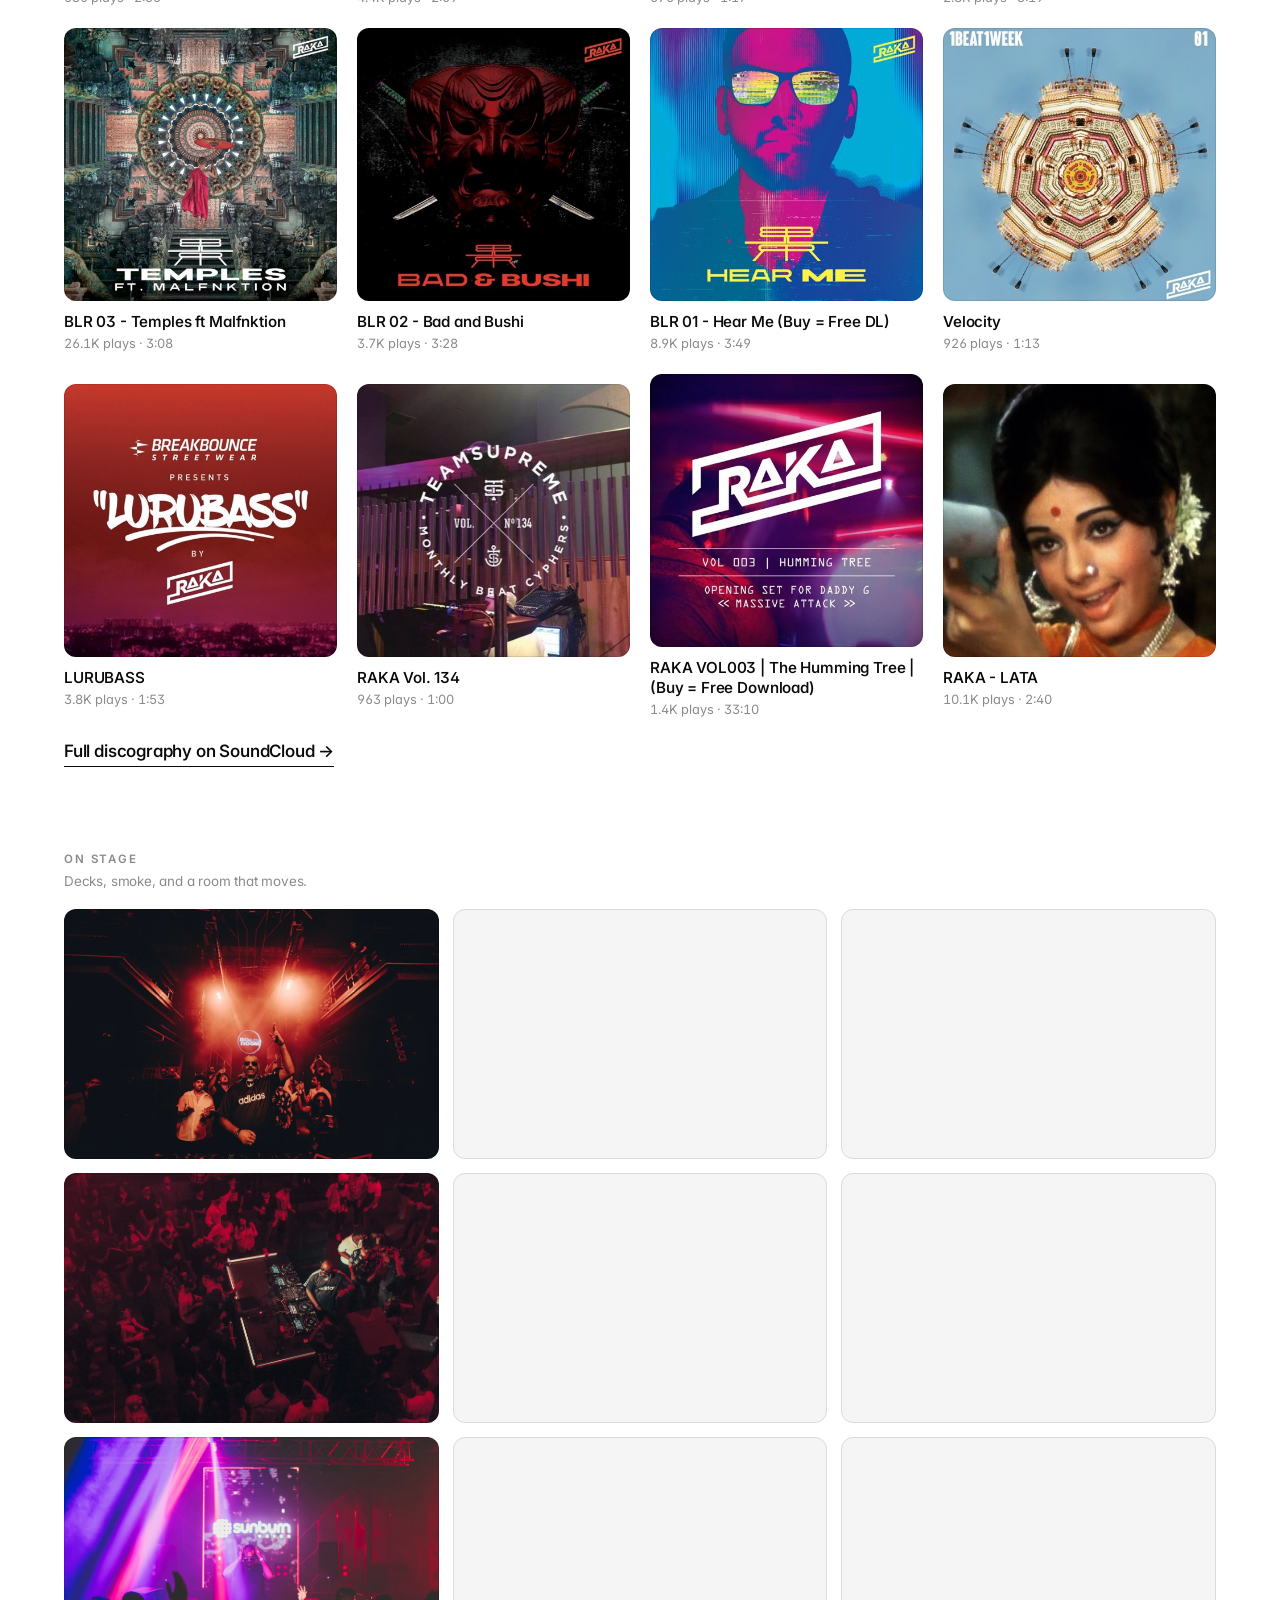
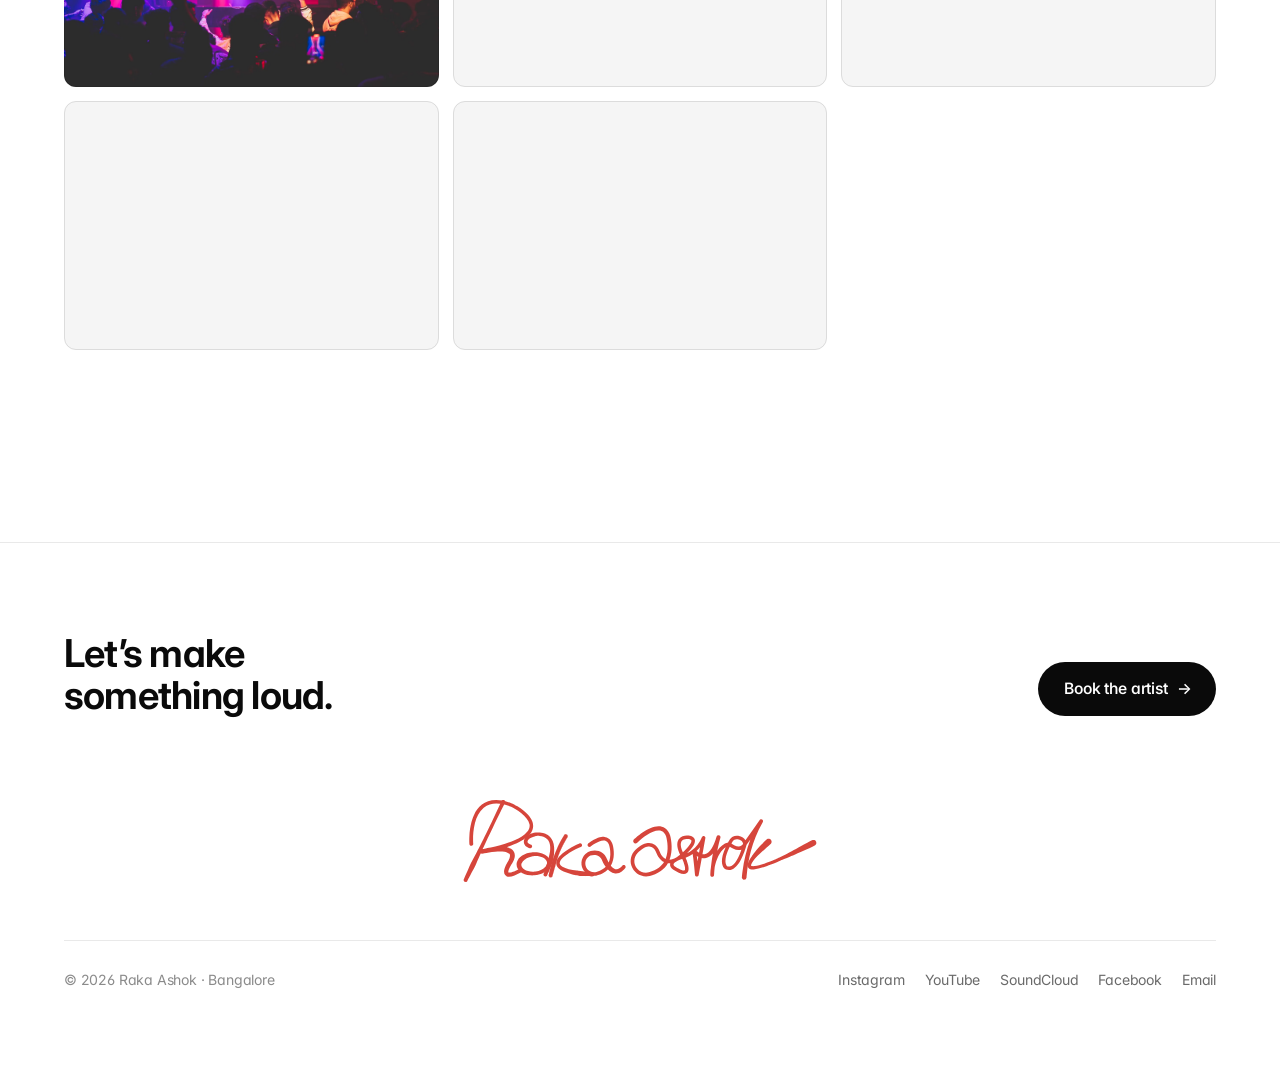
==== commit b9fe9a09: "Hero sound: icon-only toggle moved lower; iOS-safe (play synchronously in the click gesture); taglin" ====
--- a/about.html
+++ b/about.html
@@ -9,7 +9,7 @@
 <link rel="preconnect" href="https://fonts.gstatic.com" crossorigin>
 <link href="https://fonts.googleapis.com/css2?family=Inter:opsz,wght@14..32,100..900&display=swap" rel="stylesheet">
 
-<link rel="stylesheet" href="css/style.css?v=16">
+<link rel="stylesheet" href="css/style.css?v=17">
 </head>
 <body data-page="about">
 
--- a/css/style.css
+++ b/css/style.css
@@ -655,19 +655,18 @@
 .wtile__role{display:block;color:var(--muted-2);font-size:.9rem;line-height:1.4;margin-top:3px}
 
 /* ---------- tagline bounce to the beat (variable weight), only while hero sound is on ---------- */
-@keyframes bpmBounce{0%,100%{font-variation-settings:"wght" 300;transform:scale(.985)}50%{font-variation-settings:"wght" 820;transform:scale(1.05)}}
-html.sound-on .hero-tagline{animation:bpmBounce .4138s ease-in-out infinite;will-change:font-variation-settings,transform;transform-origin:center} /* .4138s = 145 BPM */
-@media(prefers-reduced-motion:reduce){html.sound-on .hero-tagline{animation:none}}
+/* tagline reacts to the music (driven per animation frame by js/hero-sound.js while unmuted) */
+html.sound-on .hero-tagline{will-change:font-variation-settings,transform;transform-origin:center}
 
 /* ---------- hero sound toggle ---------- */
-.hero-sound{position:relative;z-index:5;display:inline-flex;align-items:center;gap:9px;margin-top:clamp(22px,3vw,40px);
-  padding:9px 16px 9px 14px;border-radius:999px;background:rgba(255,255,255,.13);color:#fff;
-  font-size:.74rem;font-weight:600;letter-spacing:.16em;text-transform:uppercase;cursor:pointer;
+.hero-sound{position:absolute;left:50%;bottom:clamp(46px,11vh,120px);transform:translateX(-50%);z-index:5;
+  width:46px;height:46px;display:inline-flex;align-items:center;justify-content:center;border-radius:50%;
+  background:rgba(255,255,255,.14);color:#fff;cursor:pointer;
   -webkit-backdrop-filter:blur(6px);backdrop-filter:blur(6px);
   transition:background .2s var(--ease),scale .15s var(--ease)}
-.hero-sound:hover{background:rgba(255,255,255,.22)}
-.hero-sound:active{scale:.96}
-.hero-sound svg{display:block;width:18px;height:18px}
+.hero-sound:hover{background:rgba(255,255,255,.24)}
+.hero-sound:active{scale:.93}
+.hero-sound svg{display:block;width:20px;height:20px}
 .hero-sound .ico-on{display:none}
 .hero-sound.is-on{background:rgba(255,255,255,.24)}
 .hero-sound.is-on .ico-off{display:none}
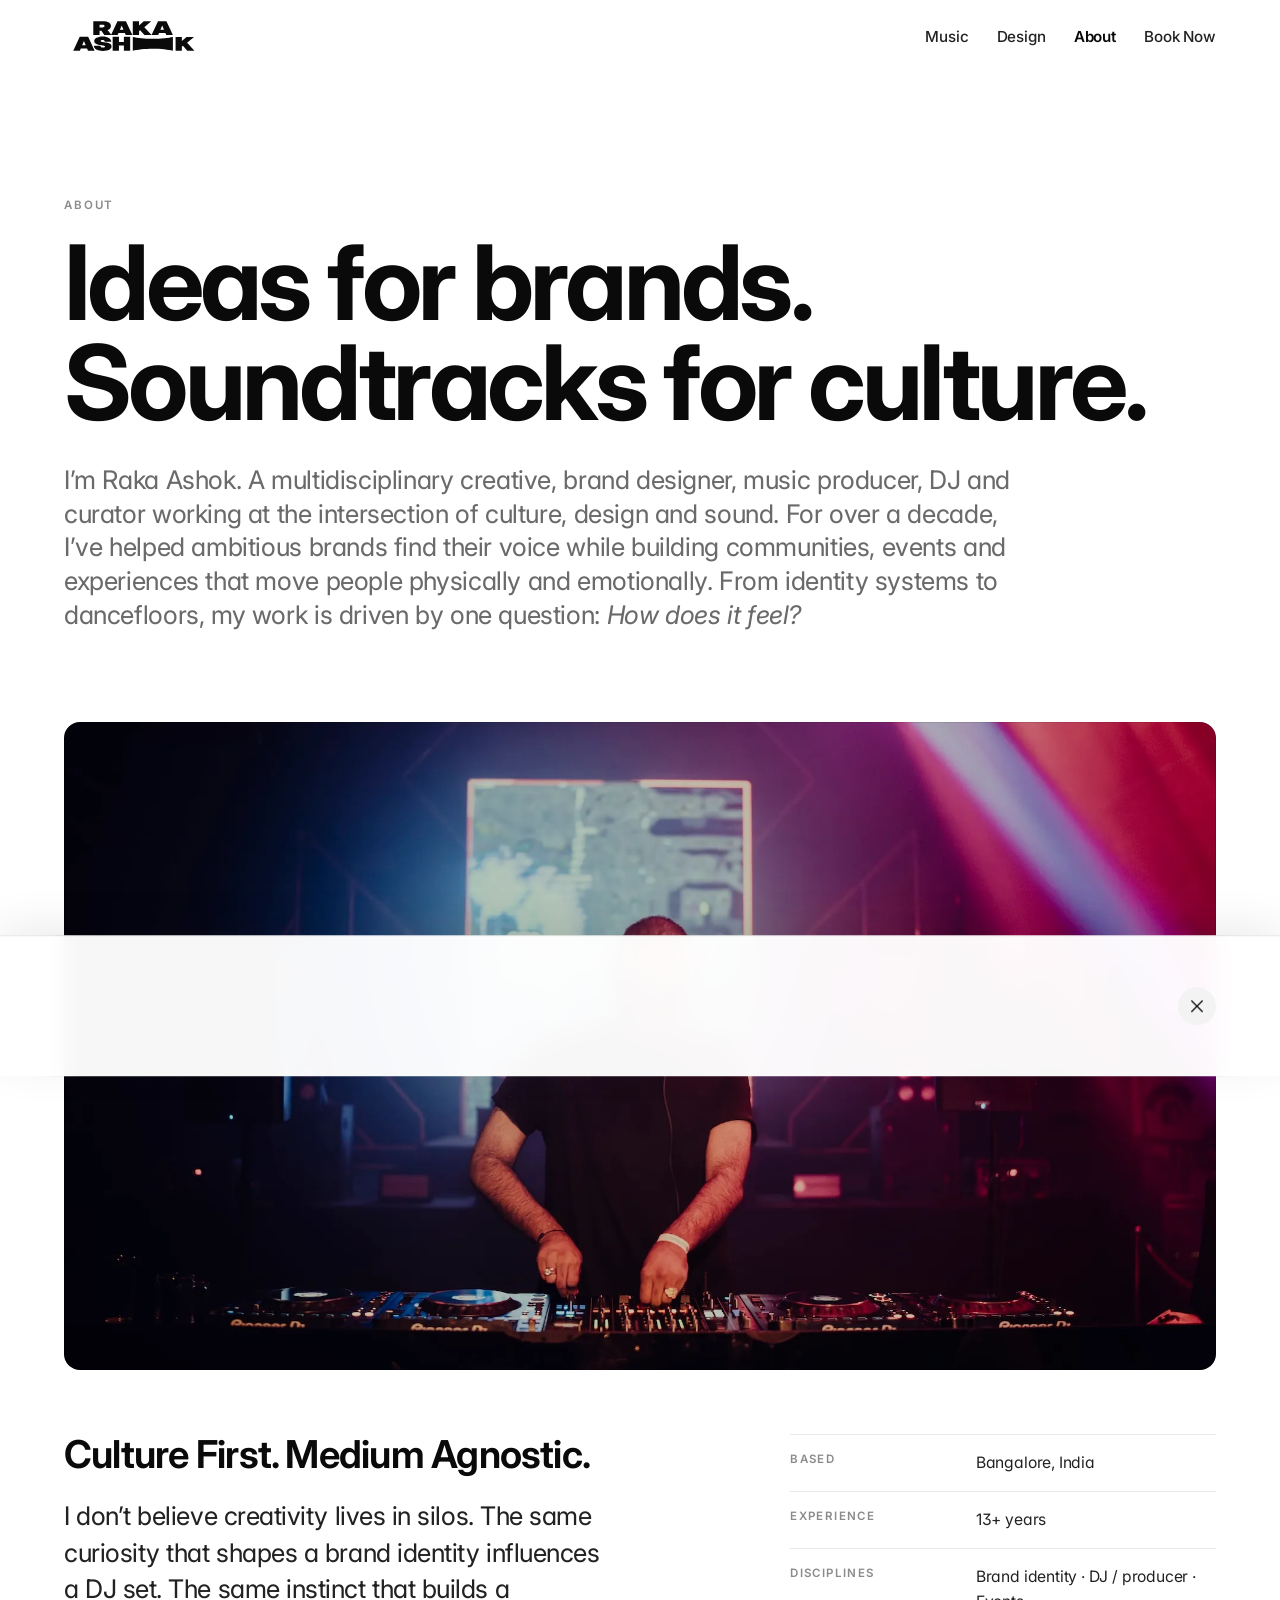
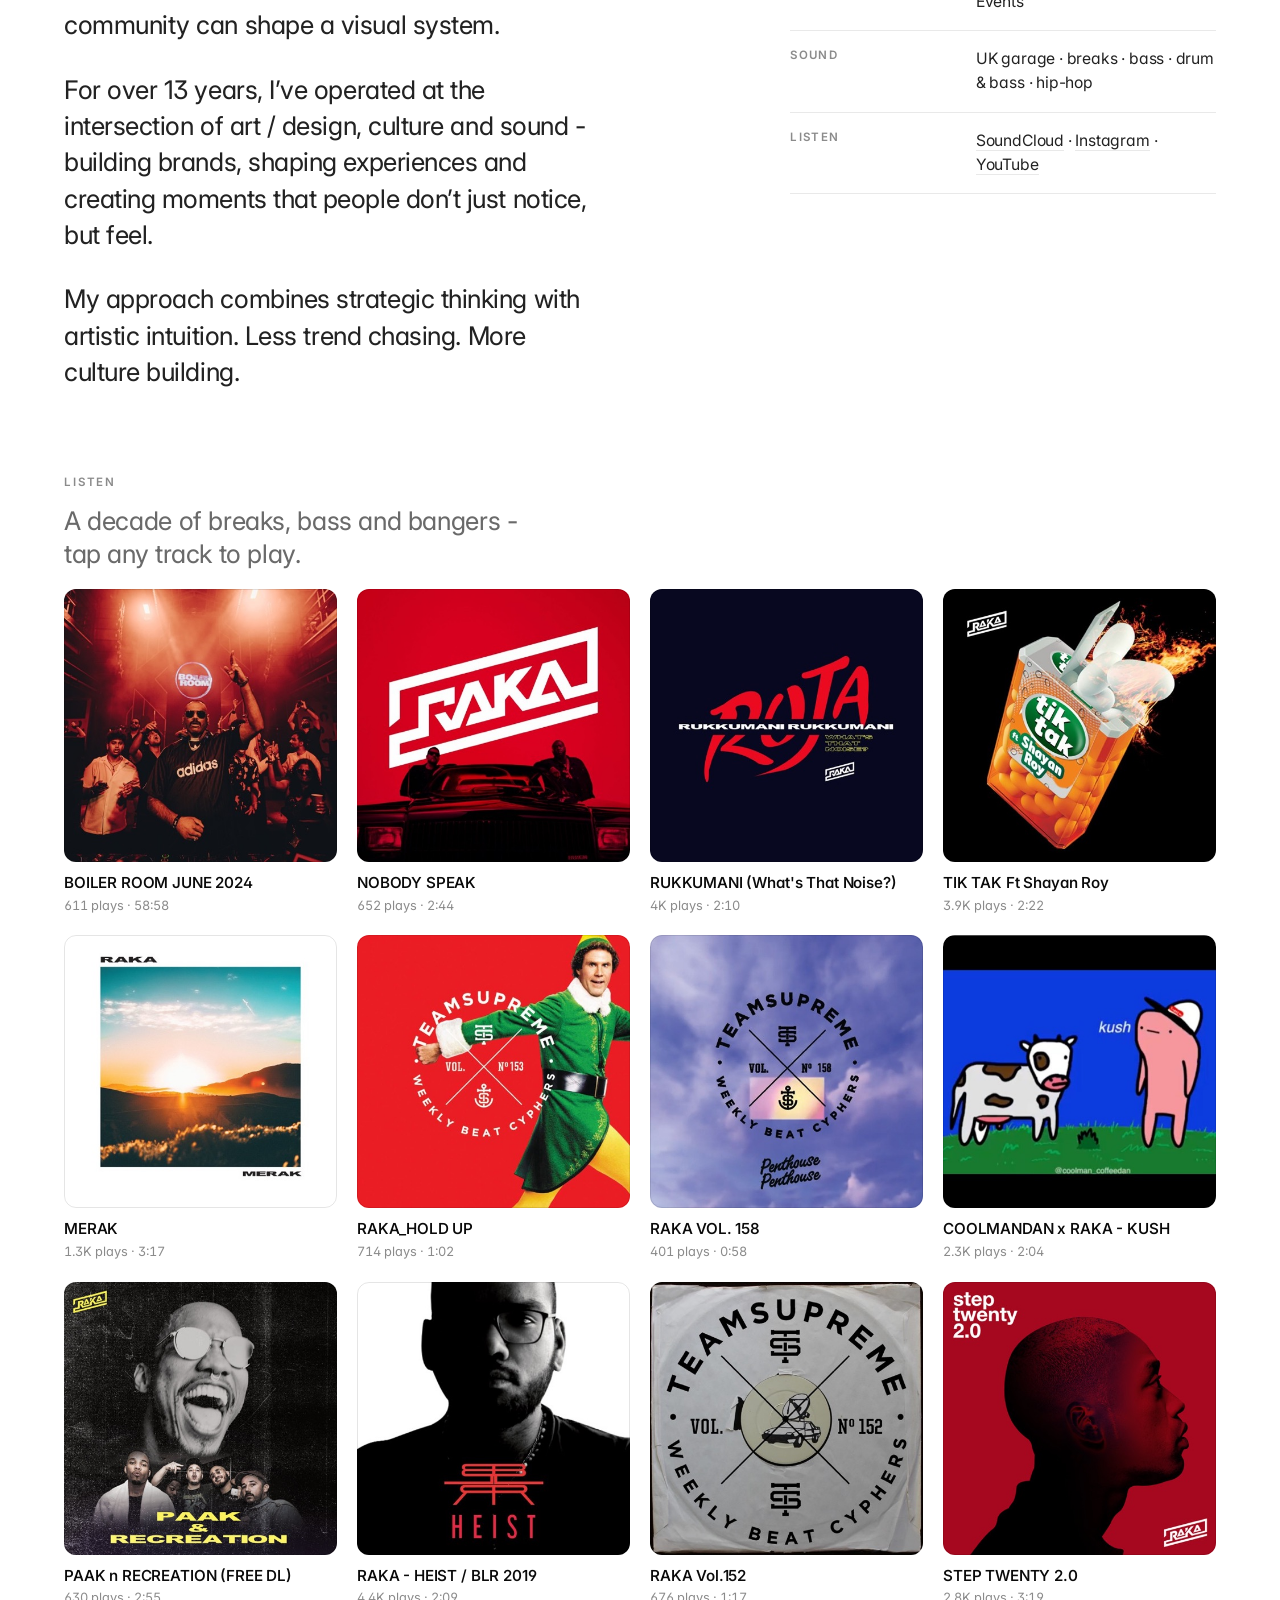
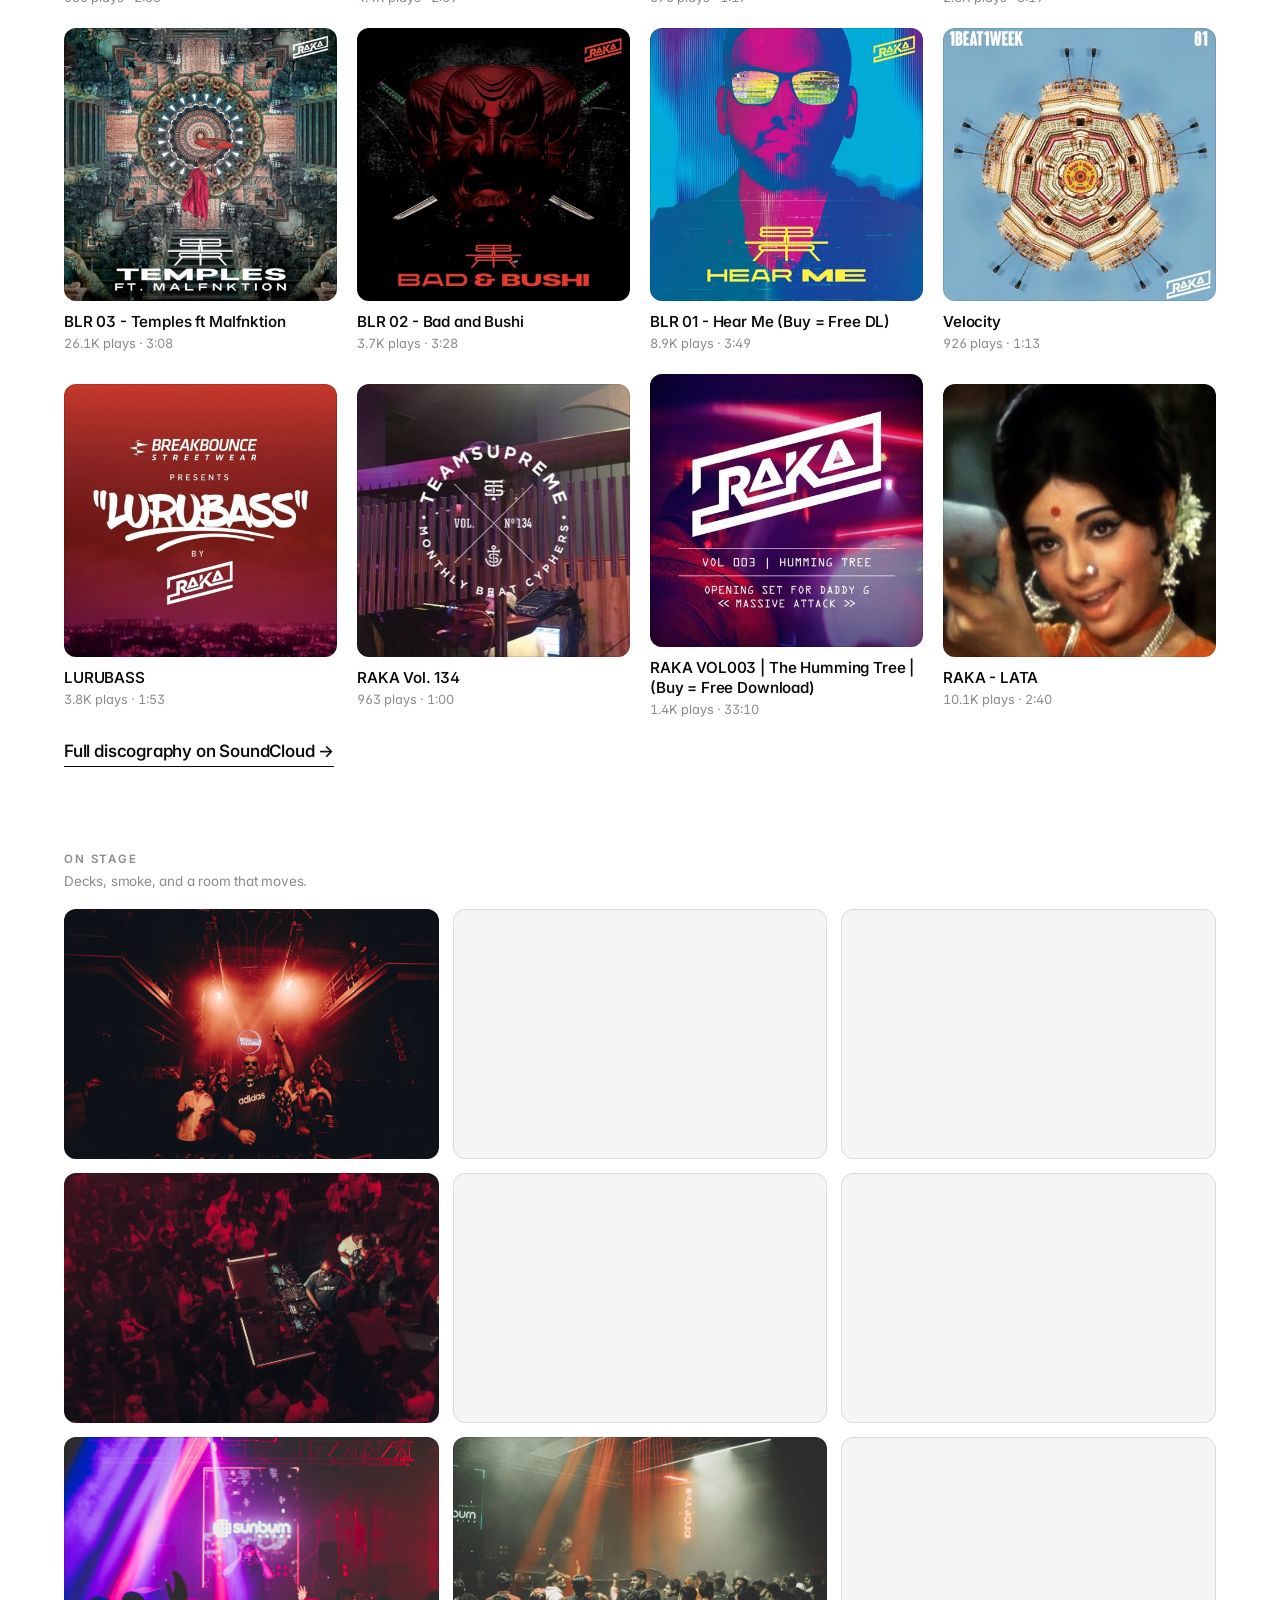
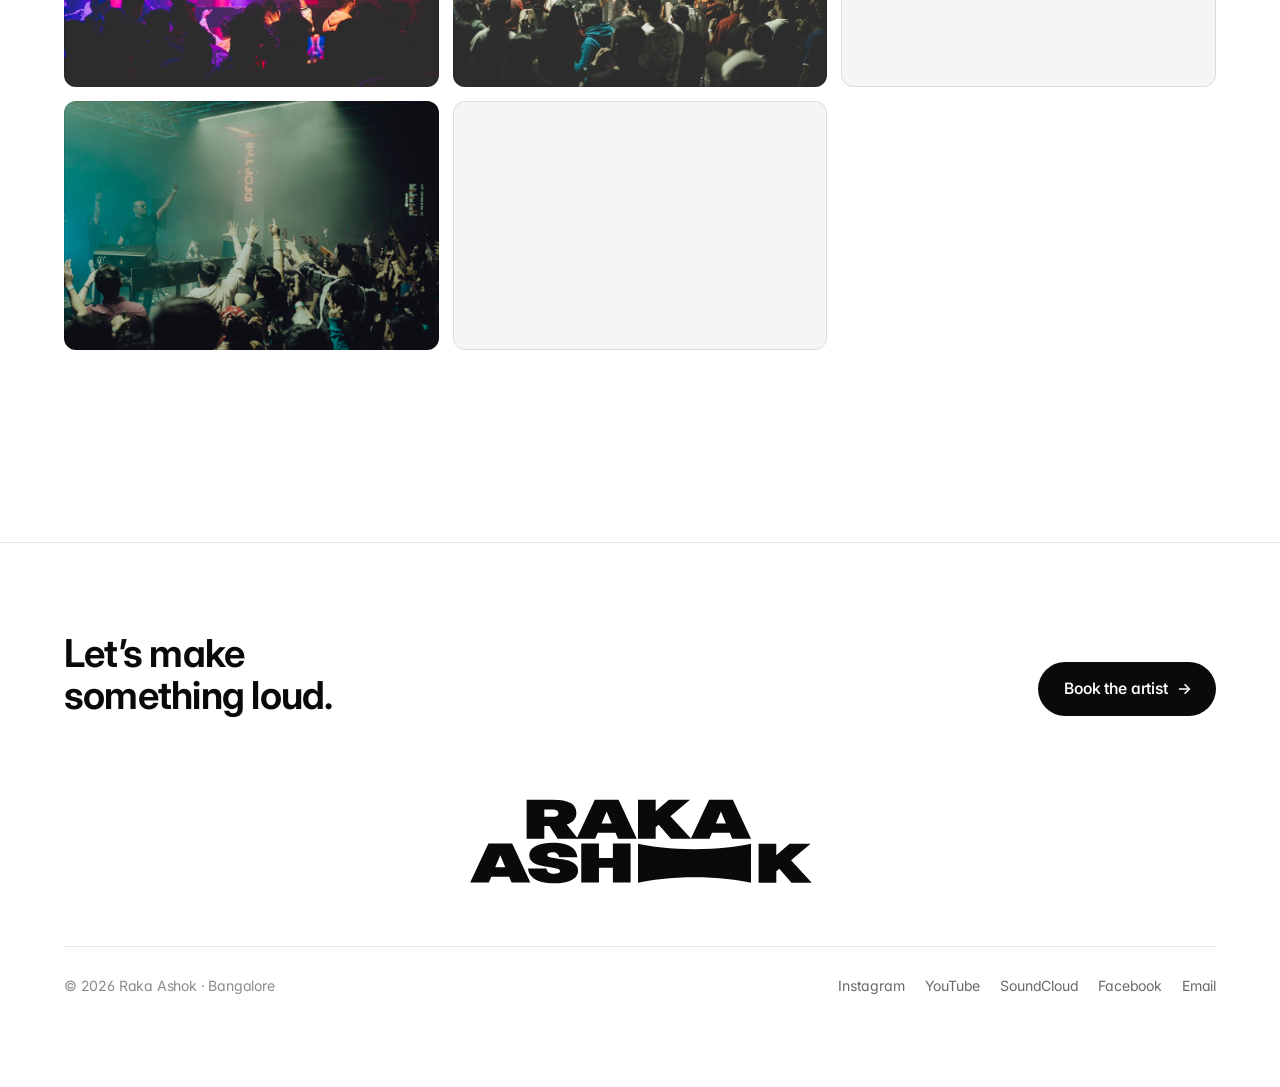
==== commit 62224db3: "Homepage music section + per-song reactive tagline + footer logo - Replace homepage 'What I do' bloc" ====
--- a/about.html
+++ b/about.html
@@ -9,7 +9,7 @@
 <link rel="preconnect" href="https://fonts.gstatic.com" crossorigin>
 <link href="https://fonts.googleapis.com/css2?family=Inter:opsz,wght@14..32,100..900&display=swap" rel="stylesheet">
 
-<link rel="stylesheet" href="css/style.css?v=17">
+<link rel="stylesheet" href="css/style.css?v=26">
 </head>
 <body data-page="about">
 
@@ -89,7 +89,7 @@
       <a class="btn" href="book.html">Book the artist <span class="arr">&rarr;</span></a>
     </div>
   <div class="footer__sign-wrap reveal">
-    <span class="footer__sign" role="img" aria-label="Raka Ashok signature"></span>
+    <span class="footer__sign" role="img" aria-label="Raka Ashok"></span>
   </div>
     <div class="footer__bottom">
       <span>© <span data-year></span> Raka Ashok · Bangalore</span>
--- a/css/style.css
+++ b/css/style.css
@@ -419,10 +419,10 @@
 .footer__links a{color:var(--muted-2);transition:color .2s}
 .footer__links a:hover{color:var(--ink)}
 .footer__sign-wrap{display:flex;justify-content:center;padding:clamp(14px,3.5vw,40px) 0 clamp(6px,1.6vw,14px)}
-.footer__sign{display:block;width:clamp(190px,34vw,360px);aspect-ratio:928/233;max-width:84vw;
-  background-color:#d6453b;
-  -webkit-mask:url(../assets/raka-signature.svg) center/contain no-repeat;
-  mask:url(../assets/raka-signature.svg) center/contain no-repeat}
+.footer__sign{display:block;width:clamp(190px,34vw,360px);aspect-ratio:2130/571;max-width:84vw;
+  background-color:var(--ink);
+  -webkit-mask:url(../assets/raka-logo.svg) center/contain no-repeat;
+  mask:url(../assets/raka-logo.svg) center/contain no-repeat}
 
 /* ---------- scroll reveal ---------- */
 .reveal{opacity:0;transform:translateY(22px);transition:opacity .8s var(--ease),transform .8s var(--ease)}
@@ -671,3 +671,45 @@
 .hero-sound.is-on{background:rgba(255,255,255,.24)}
 .hero-sound.is-on .ico-off{display:none}
 .hero-sound.is-on .ico-on{display:block}
+
+/* ---------- homepage music feature: DJ Sets + Mixes ---------- */
+.music-feature{padding-top:clamp(34px,5vw,64px)}
+.mf-chev{display:flex;justify-content:center;margin-bottom:clamp(22px,4vw,44px);color:var(--ink)}
+.mf-chev svg{width:30px;height:30px;fill:none;stroke:currentColor;stroke-width:1.5;opacity:.45;animation:mfBob 2.2s ease-in-out infinite}
+@keyframes mfBob{0%,100%{transform:translateY(-3px)}50%{transform:translateY(4px)}}
+.mf-headline{font-family:"Hubot Sans VF","Hubot SemiCond","Inter",system-ui,sans-serif;font-variation-settings:"wght" 320;
+  font-size:clamp(1.35rem,3.1vw,2.2rem);line-height:1.14;letter-spacing:-.005em;text-transform:uppercase;text-align:center;
+  font-weight:300;max-width:none;text-wrap:balance;margin:0 auto clamp(38px,6vw,70px);color:var(--ink)}
+.mf-group{margin-bottom:clamp(40px,6vw,76px)}
+.mf-group:last-child{margin-bottom:0}
+.mf-label{display:flex;align-items:center;gap:18px;margin-bottom:clamp(16px,2vw,24px)}
+.mf-label .eyebrow{margin:0;white-space:nowrap;font-family:"Hubot Sans VF","Hubot SemiCond","Inter",system-ui,sans-serif;font-variation-settings:"wght" 500;letter-spacing:.1em}
+.mf-rule{flex:1;height:1px;background:var(--img-line)}
+
+/* DJ set cards (16:9, hover-to-play) */
+.setgrid{display:grid;grid-template-columns:repeat(3,1fr);gap:clamp(14px,1.6vw,24px)}
+.setcard{position:relative;display:block;border-radius:14px;overflow:hidden;background:#0a0a0a}
+.setcard__media{position:relative;aspect-ratio:16/9;overflow:hidden}
+.setcard__media img{position:absolute;inset:0;width:100%;height:100%;object-fit:cover;display:block;border:0;transition:transform .55s var(--ease)}
+.setcard:hover .setcard__media img{transform:scale(1.04)}
+.setcard__video{position:absolute;inset:0;z-index:1;opacity:0;transition:opacity .45s var(--ease);pointer-events:none;background:#000}
+.setcard__video.is-playing{opacity:1}
+.setcard__video iframe{position:absolute;inset:0;width:100%;height:100%;border:0;pointer-events:none;transform:scale(1.34);transform-origin:center} /* zoom-crop hides residual YouTube logo */
+.setcard::after{content:"";position:absolute;inset:0;z-index:2;border-radius:inherit;box-shadow:inset 0 0 0 1px rgba(255,255,255,.09);pointer-events:none}
+
+/* mix cards (square + caption below) */
+.mixgrid{display:grid;grid-template-columns:repeat(6,1fr);gap:clamp(12px,1.4vw,20px)}
+.mixcard{display:block}
+.mixcard__media{position:relative;aspect-ratio:1;border-radius:12px;overflow:hidden;background:#0a0a0a}
+.mixcard__media img{width:100%;height:100%;object-fit:cover;display:block;transition:transform .55s var(--ease)}
+.mixcard:hover .mixcard__media img{transform:scale(1.05)}
+.mixcard__cap{display:block;margin-top:11px;font-size:.71rem;line-height:1.35;letter-spacing:.04em;
+  text-transform:uppercase;font-weight:500;color:var(--muted-2)}
+
+@media(max-width:900px){.mixgrid{grid-template-columns:repeat(3,1fr)}}
+@media(max-width:680px){
+  .setgrid{grid-template-columns:1fr;gap:14px}
+  .mixgrid{grid-template-columns:repeat(2,1fr)}
+  .mf-headline{max-width:none}
+}
+@media(prefers-reduced-motion:reduce){.mf-chev svg{animation:none}.setcard:hover .setcard__media img,.mixcard:hover .mixcard__media img{transform:none}}
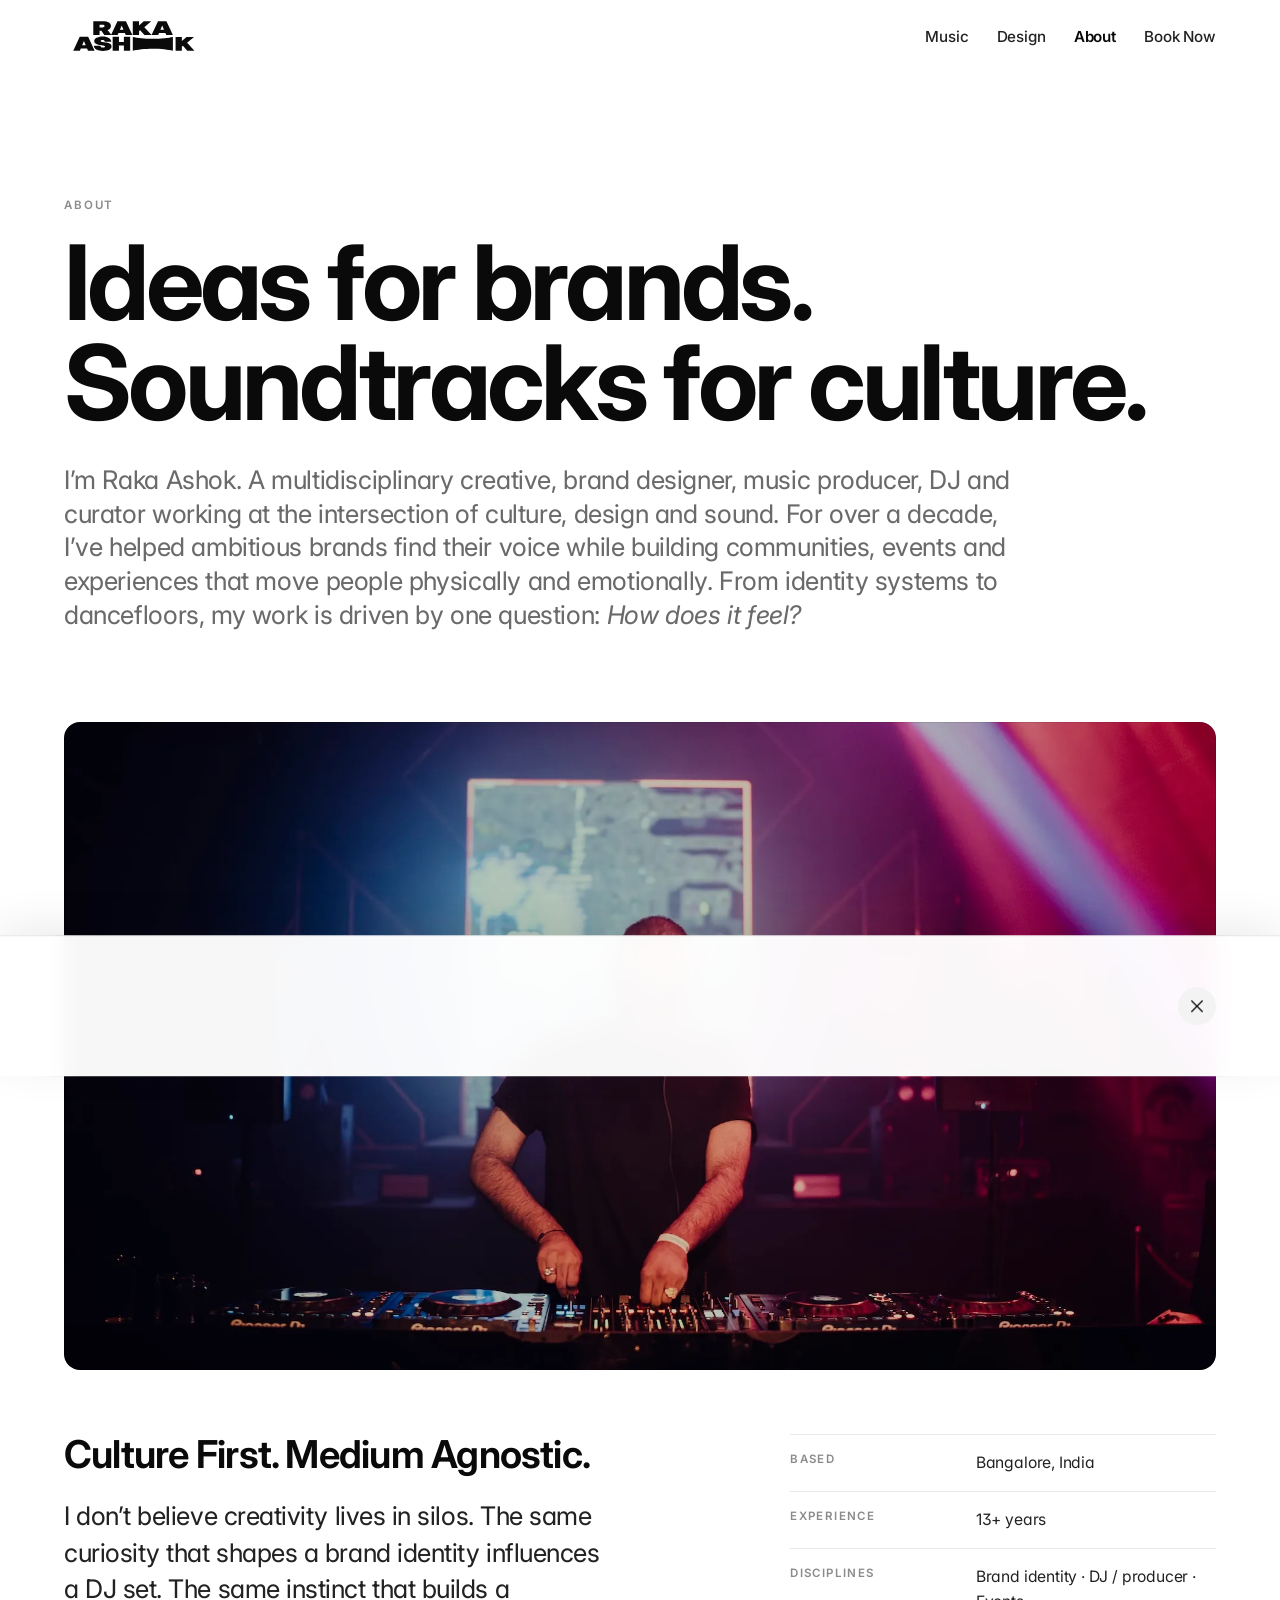
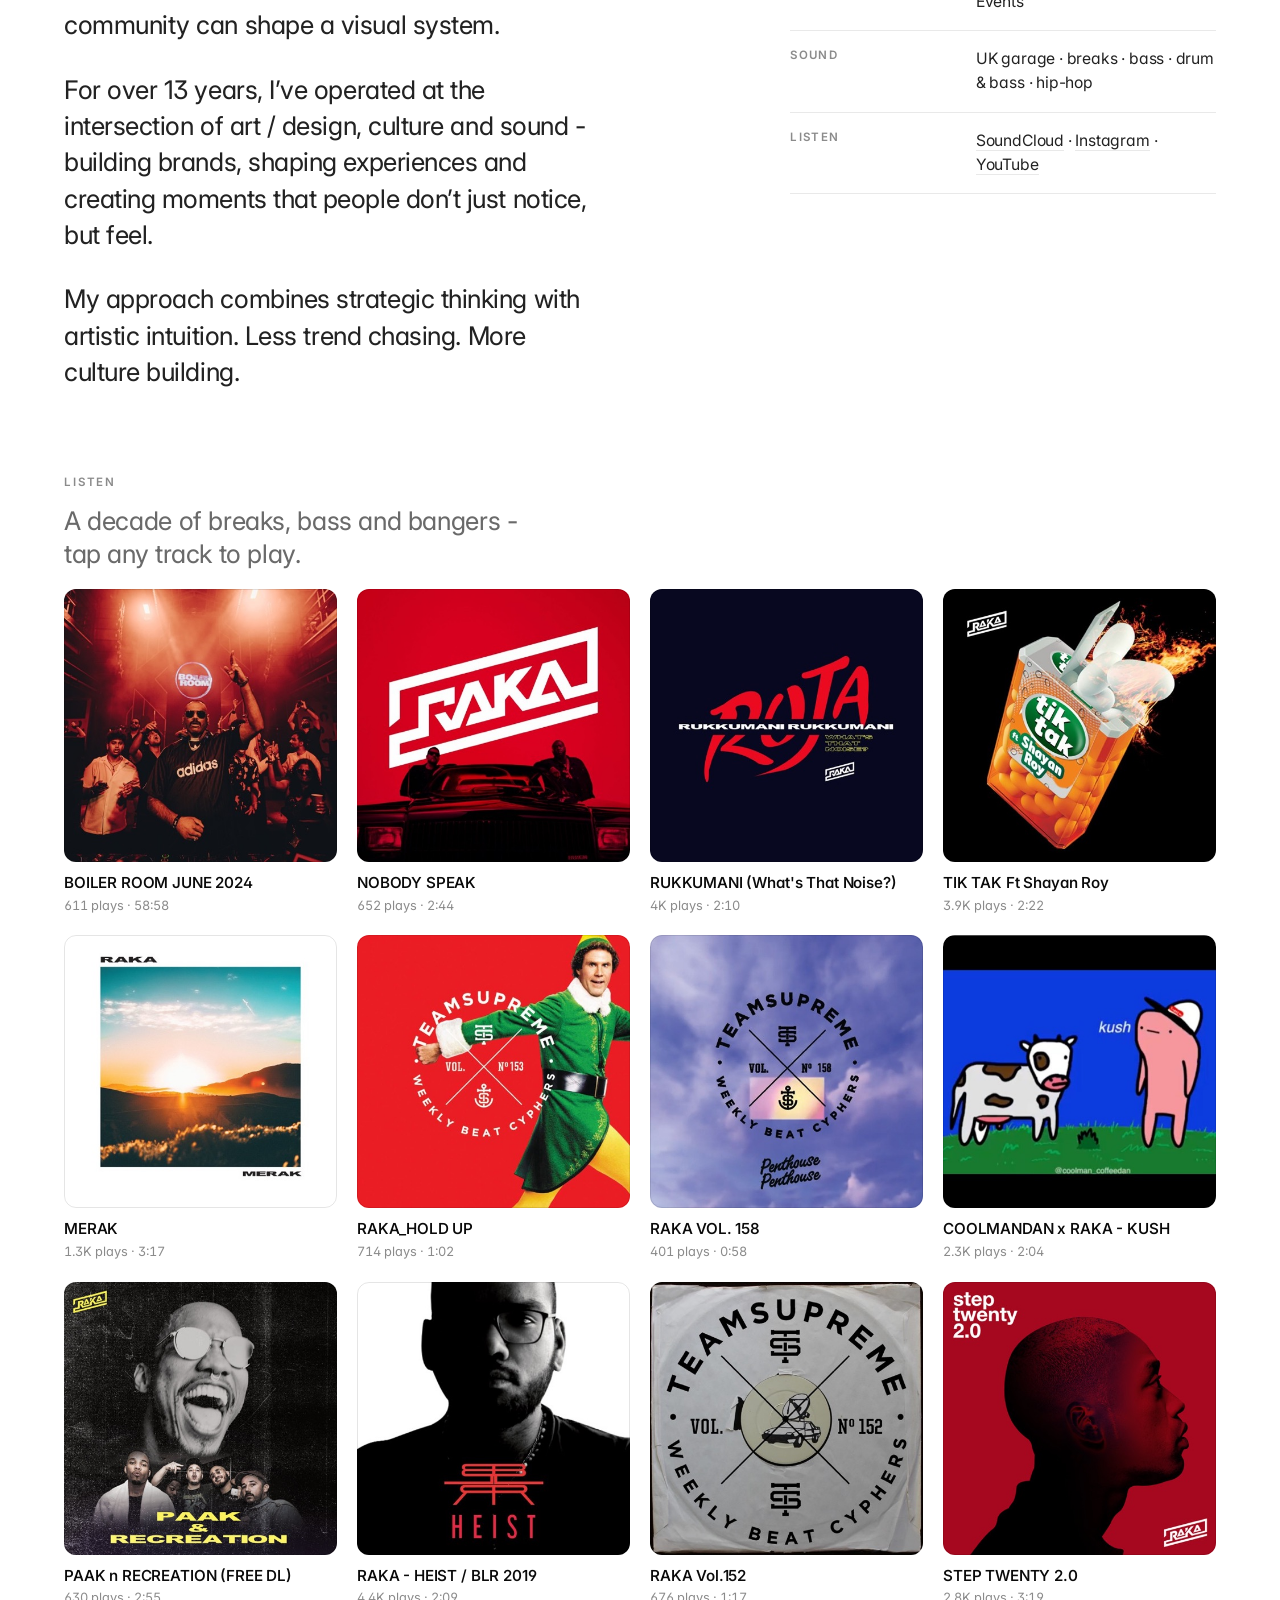
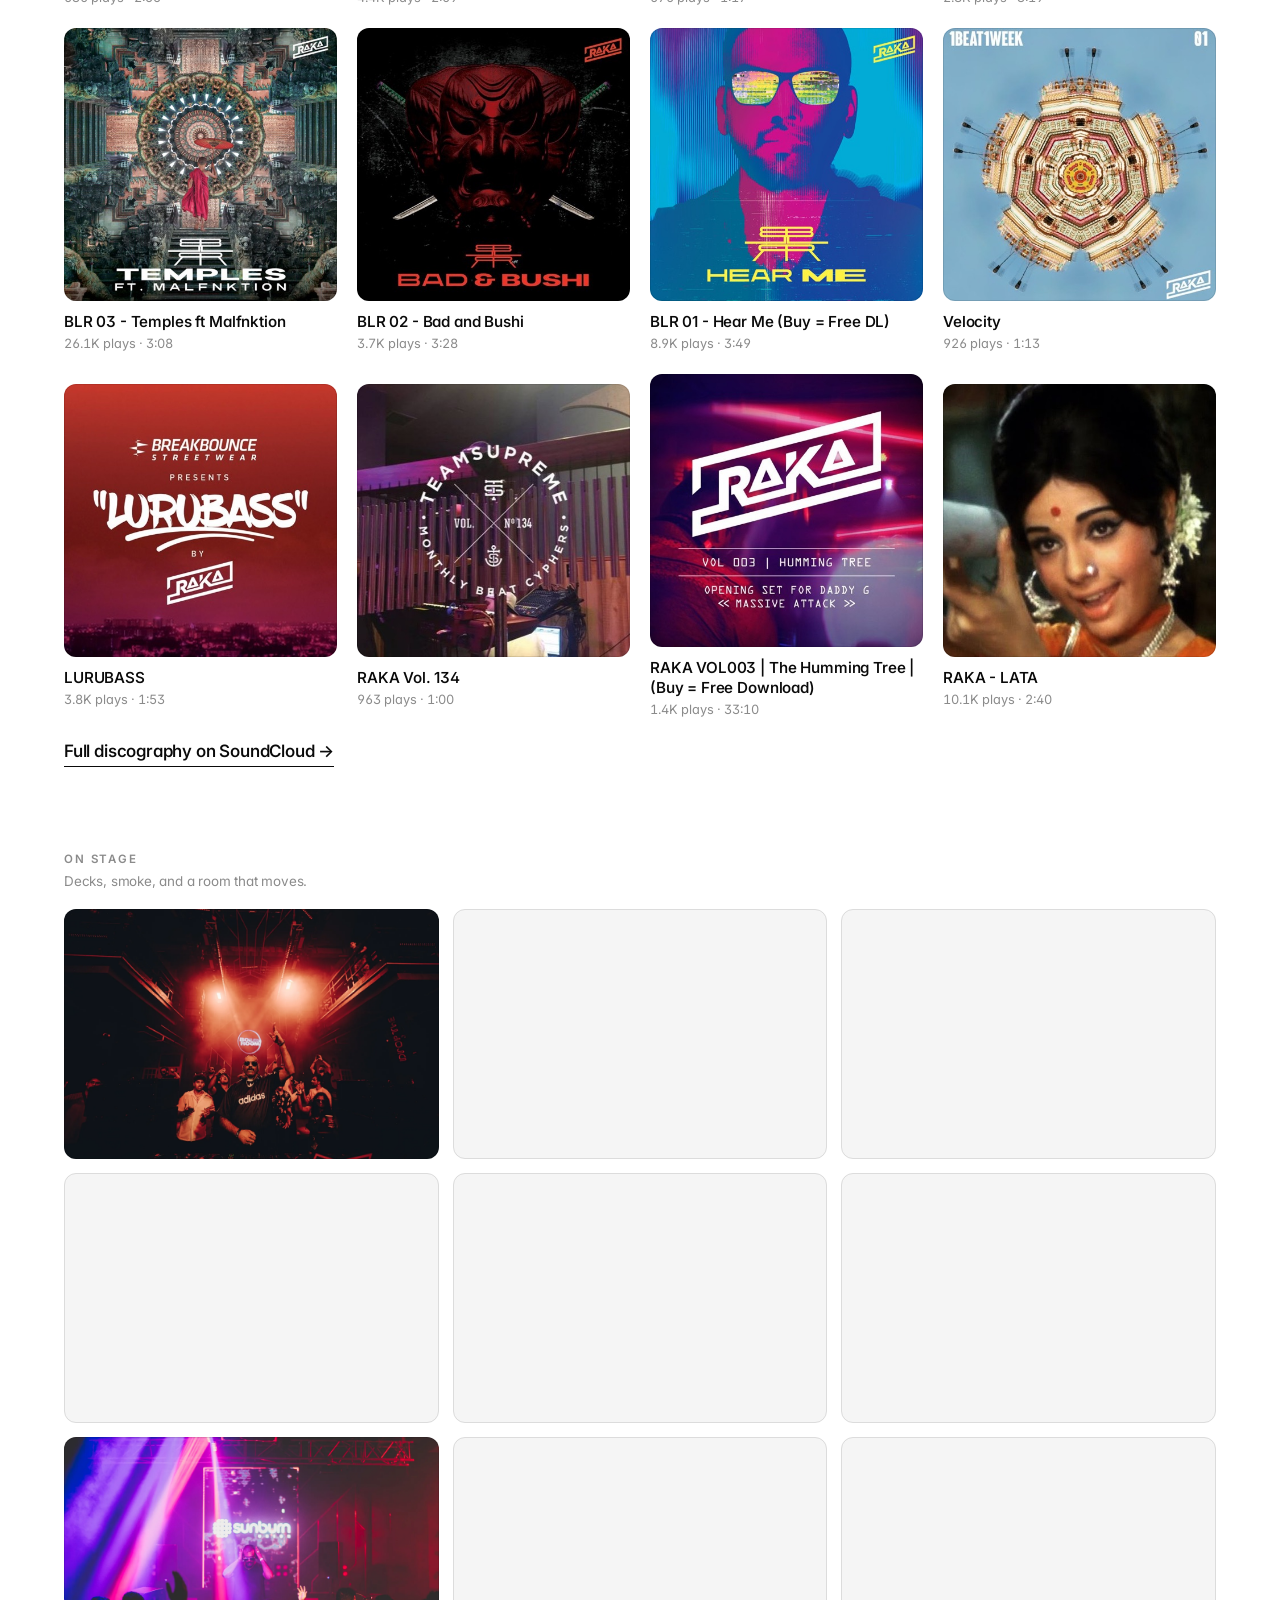
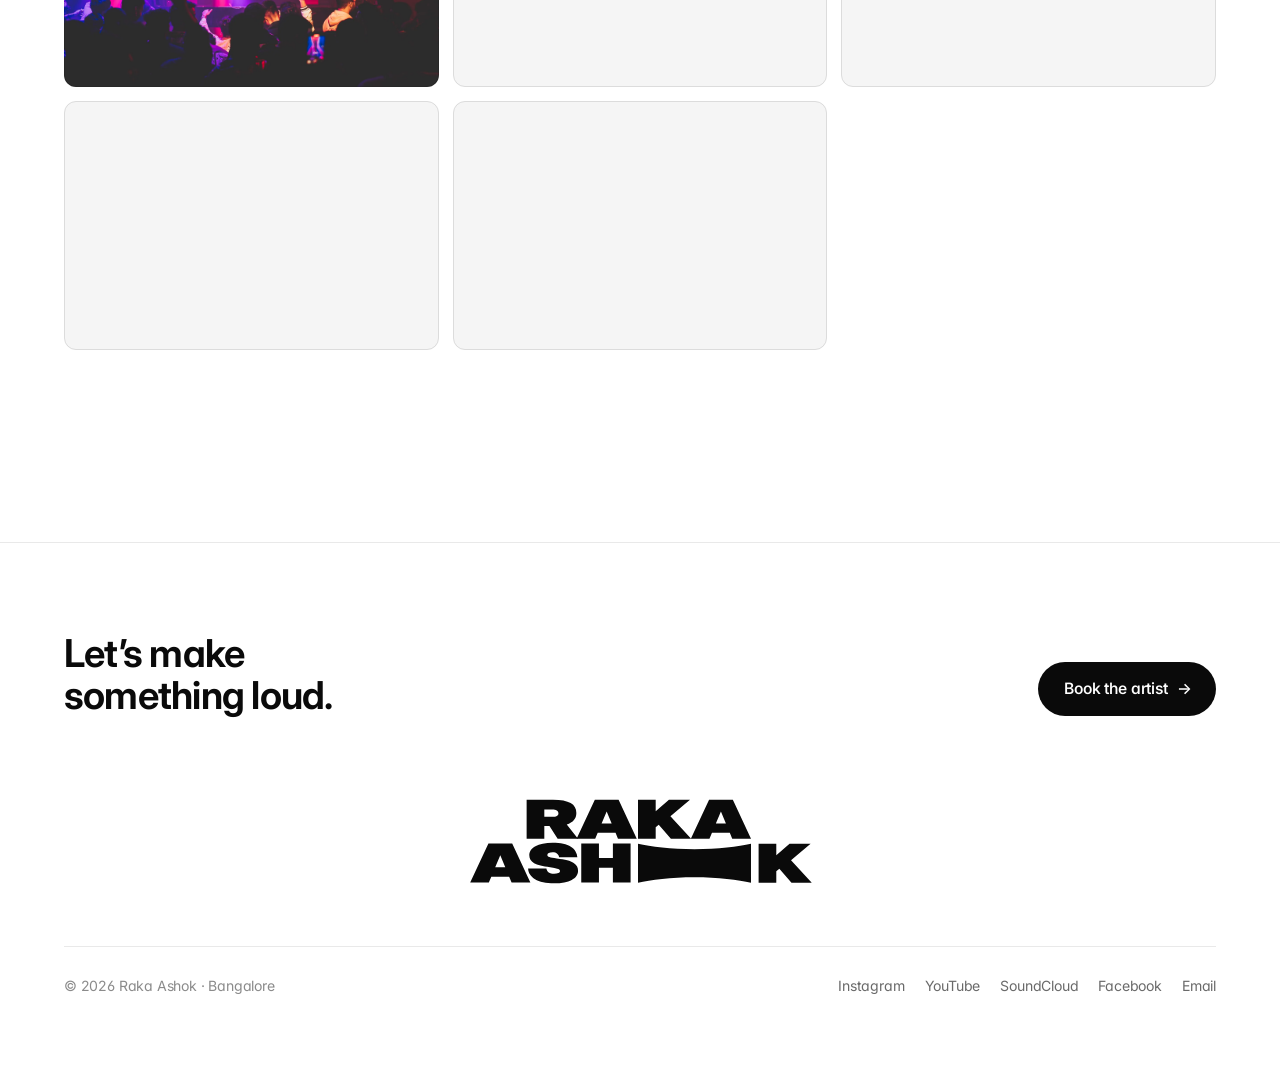
==== commit 528f1904: "Fix hero sound on iPhone: the widget must be VISIBLE for iOS to start audio - reuse the Music page's" ====
--- a/about.html
+++ b/about.html
@@ -9,7 +9,7 @@
 <link rel="preconnect" href="https://fonts.gstatic.com" crossorigin>
 <link href="https://fonts.googleapis.com/css2?family=Inter:opsz,wght@14..32,100..900&display=swap" rel="stylesheet">
 
-<link rel="stylesheet" href="css/style.css?v=26">
+<link rel="stylesheet" href="css/style.css?v=27">
 </head>
 <body data-page="about">
 
--- a/css/style.css
+++ b/css/style.css
@@ -424,6 +424,18 @@
   -webkit-mask:url(../assets/raka-logo.svg) center/contain no-repeat;
   mask:url(../assets/raka-logo.svg) center/contain no-repeat}
 
+/* footer top row: logo (video plays in the O) left, book link right */
+.footer__top{display:flex;align-items:center;justify-content:space-between;gap:clamp(24px,5vw,64px);flex-wrap:wrap;
+  padding:clamp(18px,3.5vw,40px) 0 clamp(20px,3.5vw,44px)}
+.footer__lockup{display:block;width:clamp(240px,44vw,540px);max-width:100%}
+.footer__lockup .lockup{width:100%}
+.footer__book{display:inline-flex;align-items:center;gap:.5em;color:var(--ink);font-weight:600;
+  font-size:clamp(1.05rem,2vw,1.5rem);letter-spacing:-.01em;white-space:nowrap;transition:opacity .25s var(--ease)}
+.footer__book:hover{opacity:.6}
+.footer__book .arr{transition:transform .3s var(--ease)}
+.footer__book:hover .arr{transform:translateX(5px)}
+@media(max-width:600px){.footer__top{gap:18px}.footer__lockup{width:min(100%,340px)}}
+
 /* ---------- scroll reveal ---------- */
 .reveal{opacity:0;transform:translateY(22px);transition:opacity .8s var(--ease),transform .8s var(--ease)}
 .reveal.in{opacity:1;transform:none}
@@ -560,9 +572,9 @@
 .hero__scrim{position:absolute;inset:0;z-index:2;pointer-events:none;
   background:linear-gradient(180deg,rgba(0,0,0,.5) 0%,rgba(0,0,0,.12) 26%,rgba(0,0,0,.12) 60%,rgba(0,0,0,.62) 100%),
              radial-gradient(130% 90% at 50% 42%,rgba(0,0,0,0) 38%,rgba(0,0,0,.42) 100%)}
-.hero__frame{position:absolute;inset:clamp(16px,3vw,40px);z-index:3;pointer-events:none}
+.hero__frame{position:absolute;top:clamp(14px,2.6vw,30px);right:clamp(16px,3vw,40px);bottom:clamp(24px,4.4vw,54px);left:clamp(16px,3vw,40px);z-index:3;pointer-events:none}
 .hero__frame::before,.hero__frame::after{content:"";position:absolute;
-  width:clamp(26px,3.6vw,54px);height:clamp(26px,3.6vw,54px);border:2px solid rgba(255,255,255,.92)}
+  width:clamp(24px,3.3vw,50px);height:clamp(24px,3.3vw,50px);border:1.5px solid rgba(255,255,255,.9)}
 .hero__frame::before{top:0;right:0;border-left:0;border-bottom:0}
 .hero__frame::after{bottom:0;left:0;border-right:0;border-top:0}
 .hero--video .hero-tagline{position:relative;z-index:4;color:#fff;max-width:none;
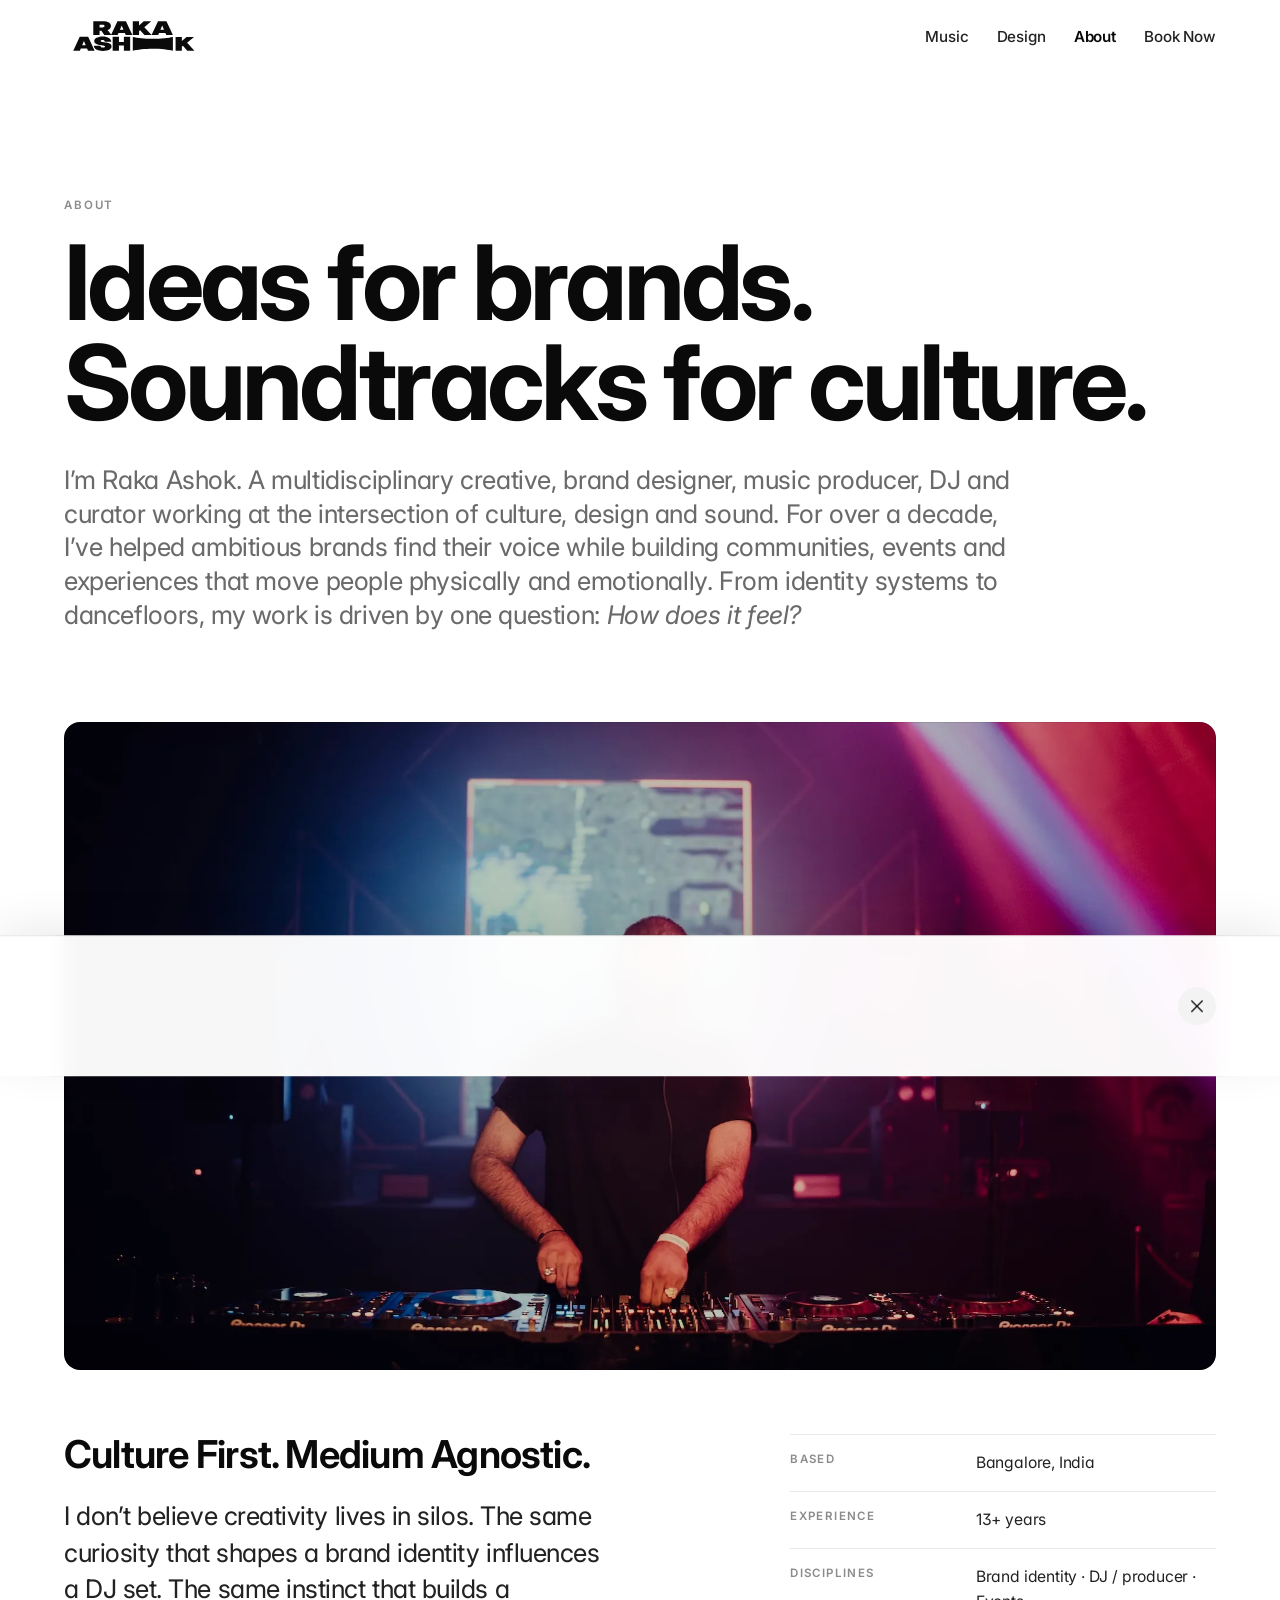
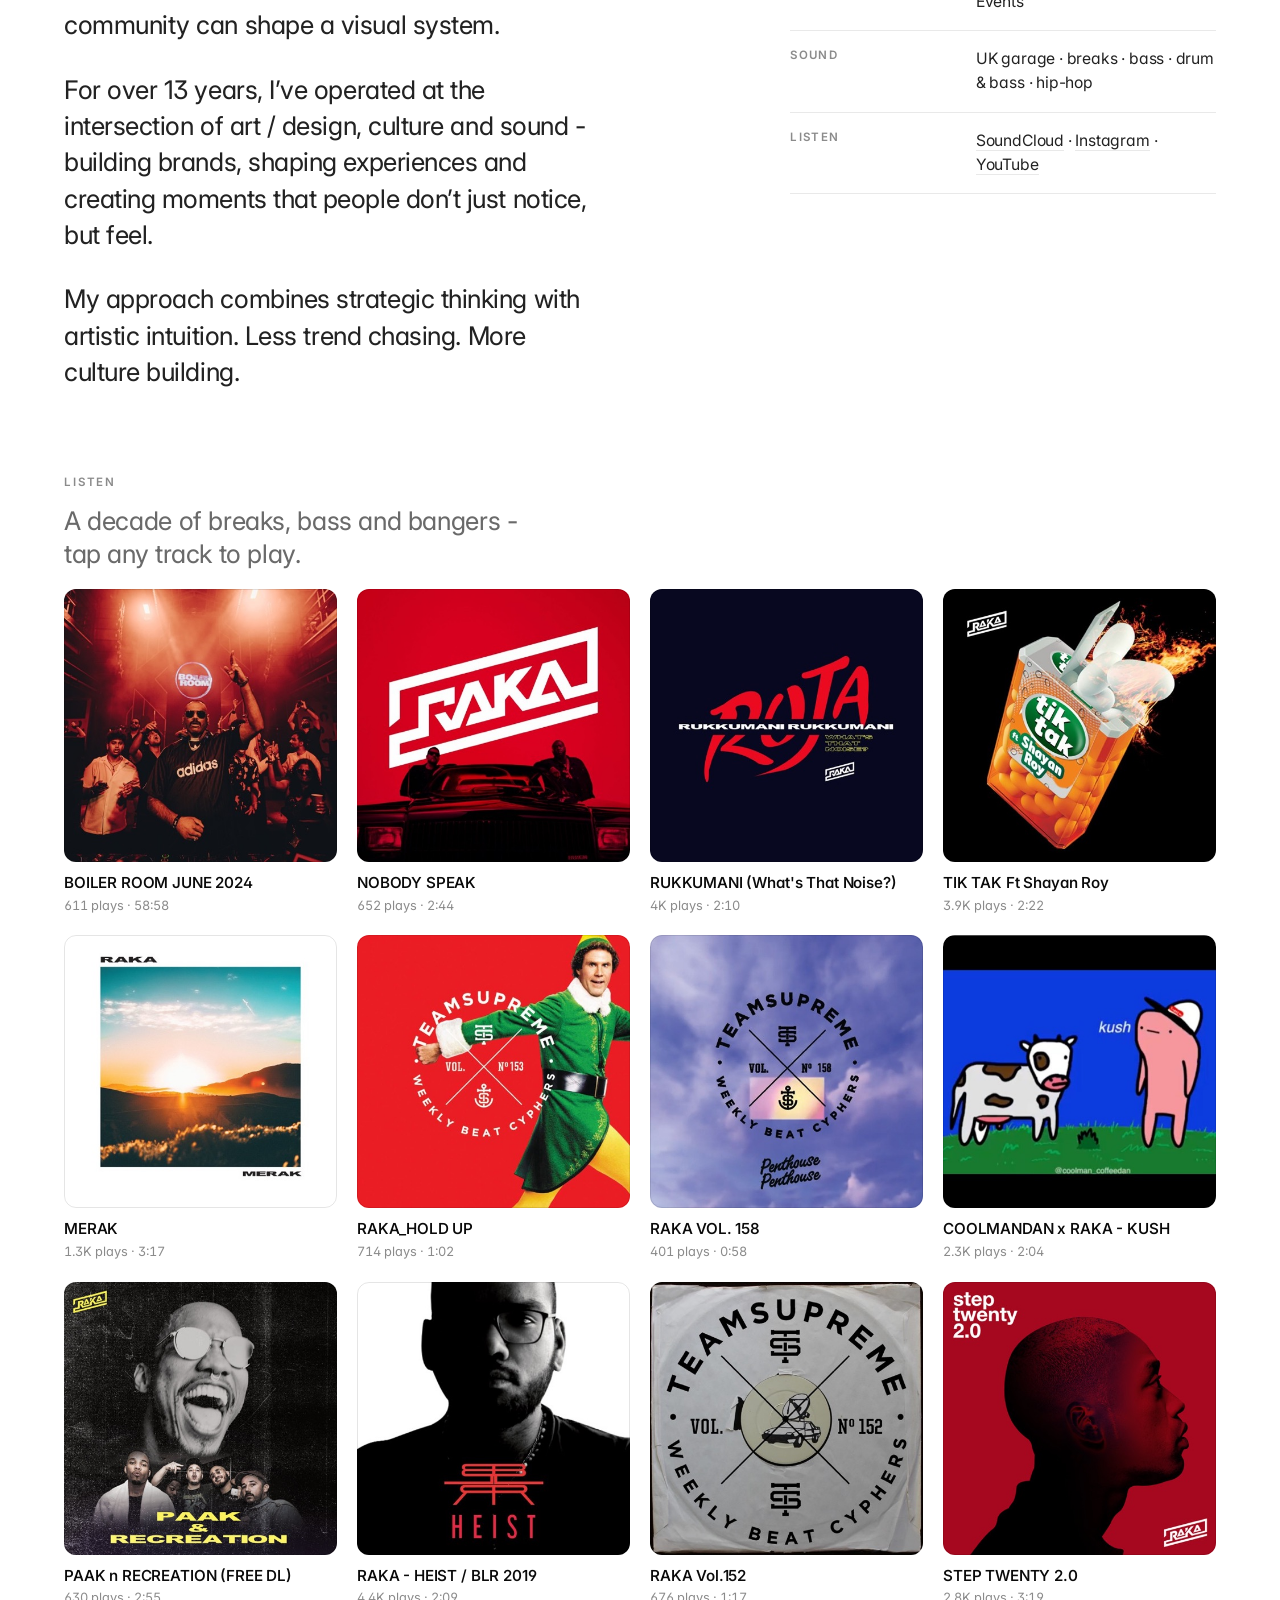
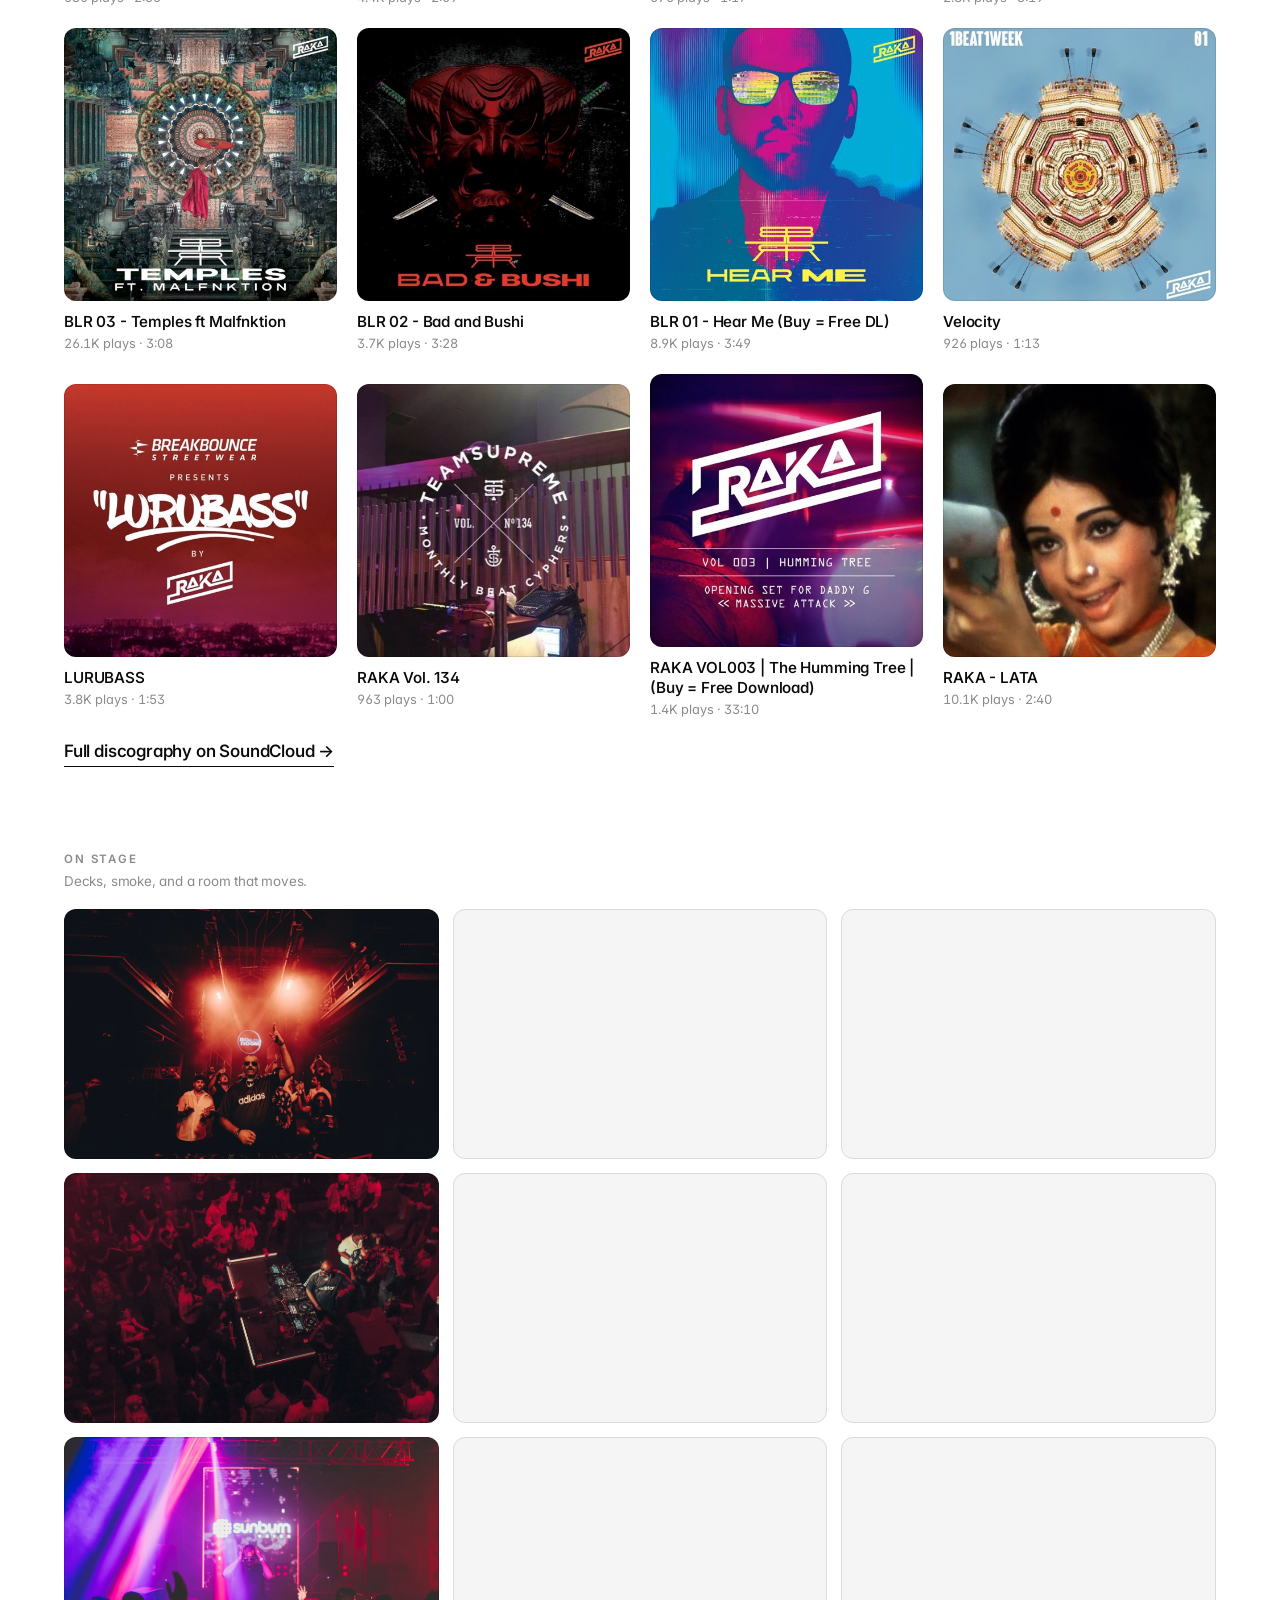
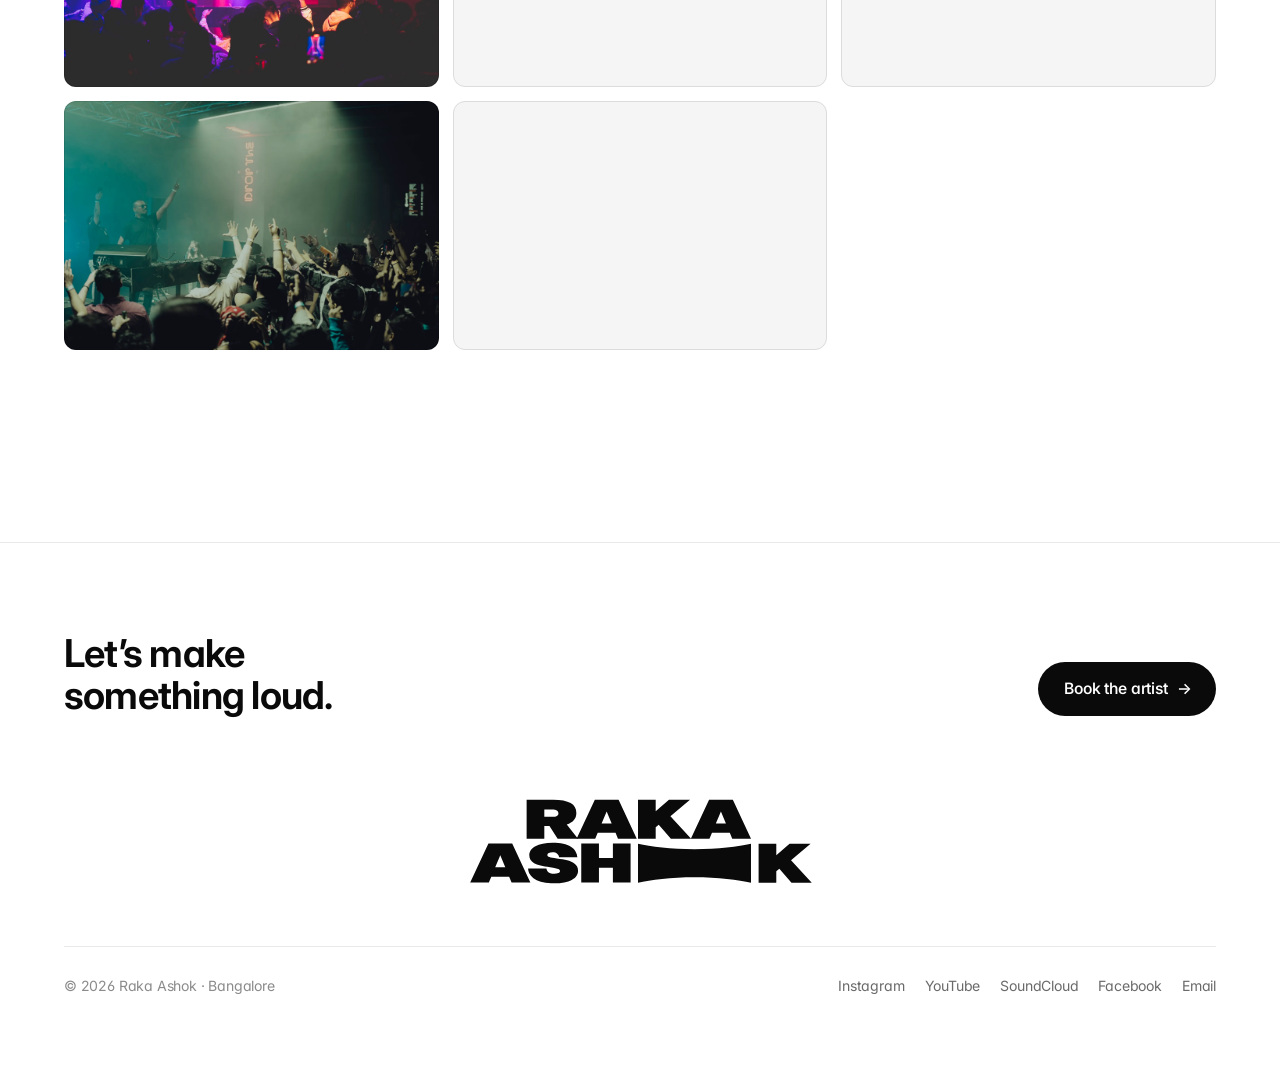
==== commit 2244ce5c: "Hero sound: proper play/pause toggle - 2nd tap pauses the track + slides the mobile player bar away " ====
--- a/about.html
+++ b/about.html
@@ -9,7 +9,7 @@
 <link rel="preconnect" href="https://fonts.gstatic.com" crossorigin>
 <link href="https://fonts.googleapis.com/css2?family=Inter:opsz,wght@14..32,100..900&display=swap" rel="stylesheet">
 
-<link rel="stylesheet" href="css/style.css?v=27">
+<link rel="stylesheet" href="css/style.css?v=28">
 </head>
 <body data-page="about">
 
--- a/css/style.css
+++ b/css/style.css
@@ -434,7 +434,18 @@
 .footer__book:hover{opacity:.6}
 .footer__book .arr{transition:transform .3s var(--ease)}
 .footer__book:hover .arr{transform:translateX(5px)}
-@media(max-width:600px){.footer__top{gap:18px}.footer__lockup{width:min(100%,340px)}}
+
+/* homepage section heads in the display typeface (matching the hero tagline) */
+.sechead h2,.sechead .link-line{font-family:"Hubot Sans VF","Hubot SemiCond","Inter",system-ui,sans-serif;font-variation-settings:"wght" 460}
+.sechead h2{letter-spacing:-.01em}
+
+/* phone: centre the whole footer (logo, book link, social links) */
+@media(max-width:600px){
+  .footer__top{flex-direction:column;align-items:center;text-align:center;gap:22px}
+  .footer__lockup{width:min(100%,320px)}
+  .footer__bottom{flex-direction:column;align-items:center;text-align:center;gap:16px}
+  .footer__links{justify-content:center}
+}
 
 /* ---------- scroll reveal ---------- */
 .reveal{opacity:0;transform:translateY(22px);transition:opacity .8s var(--ease),transform .8s var(--ease)}
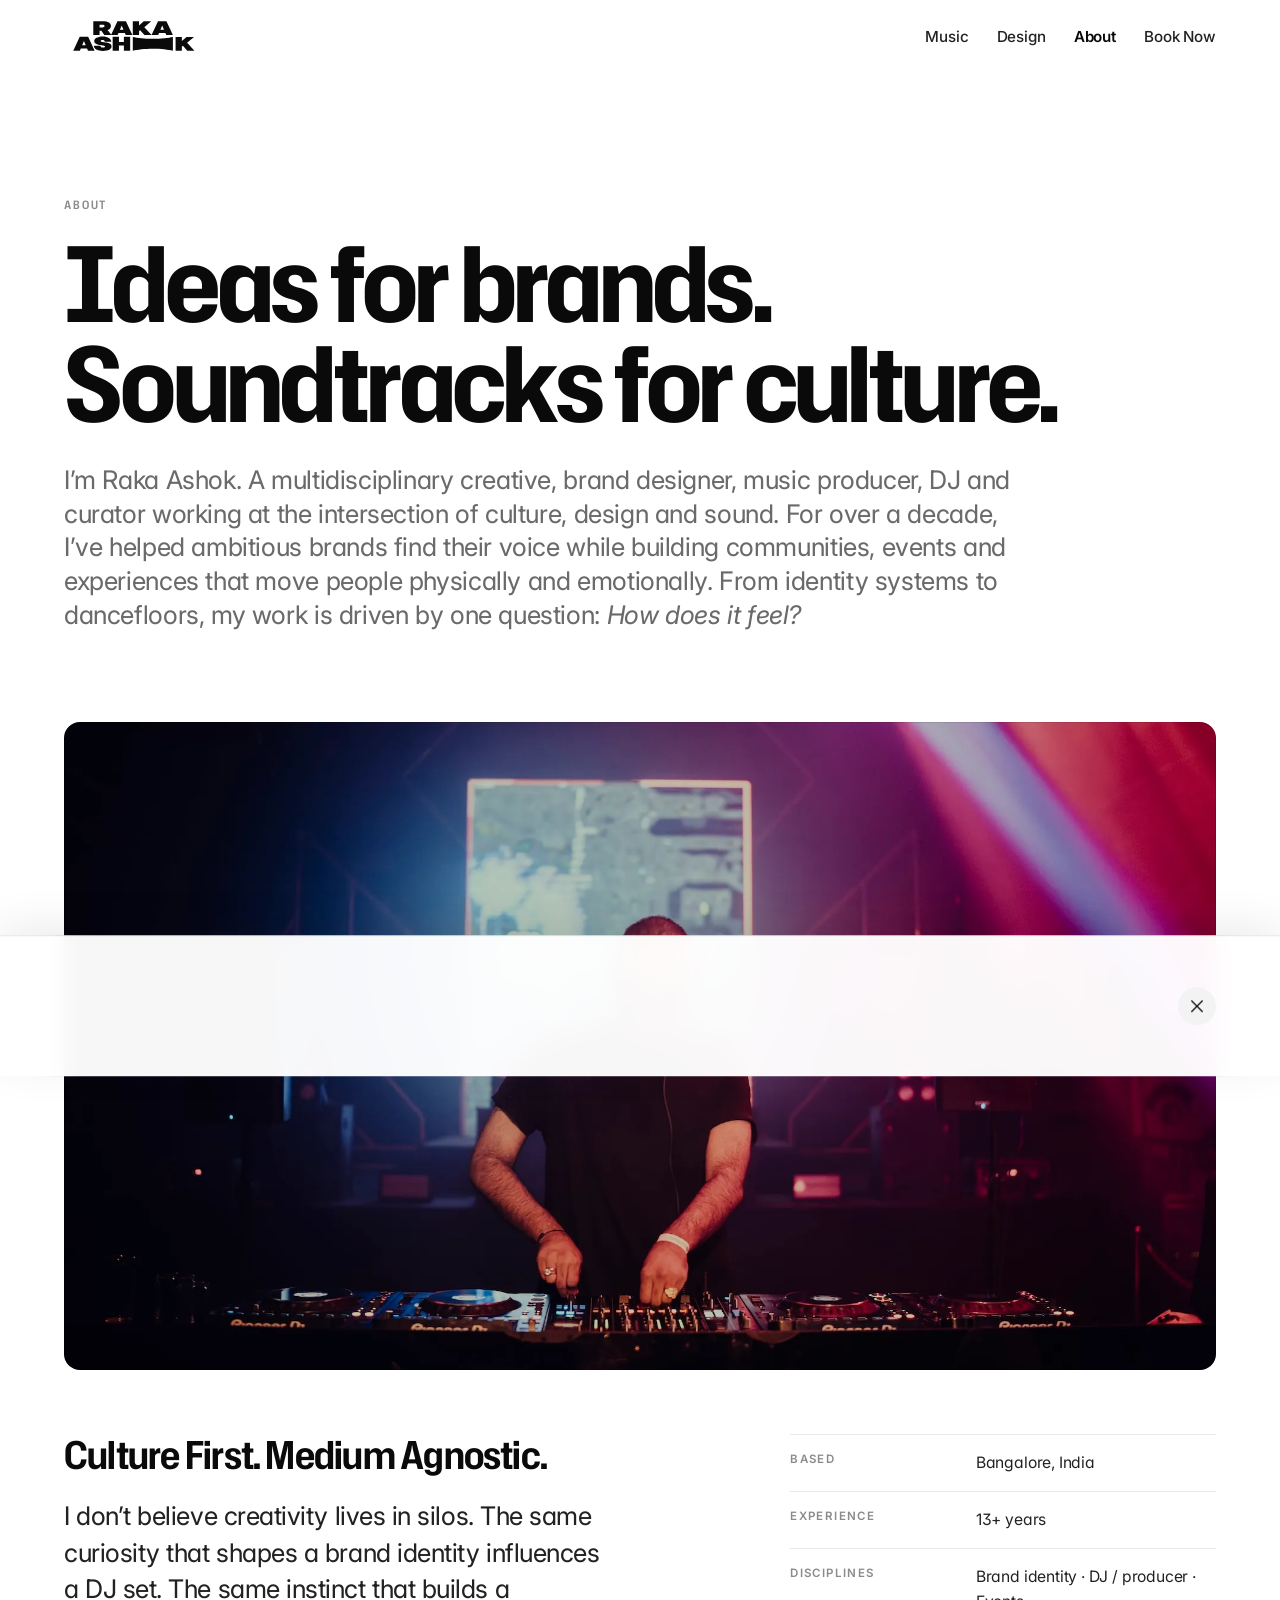
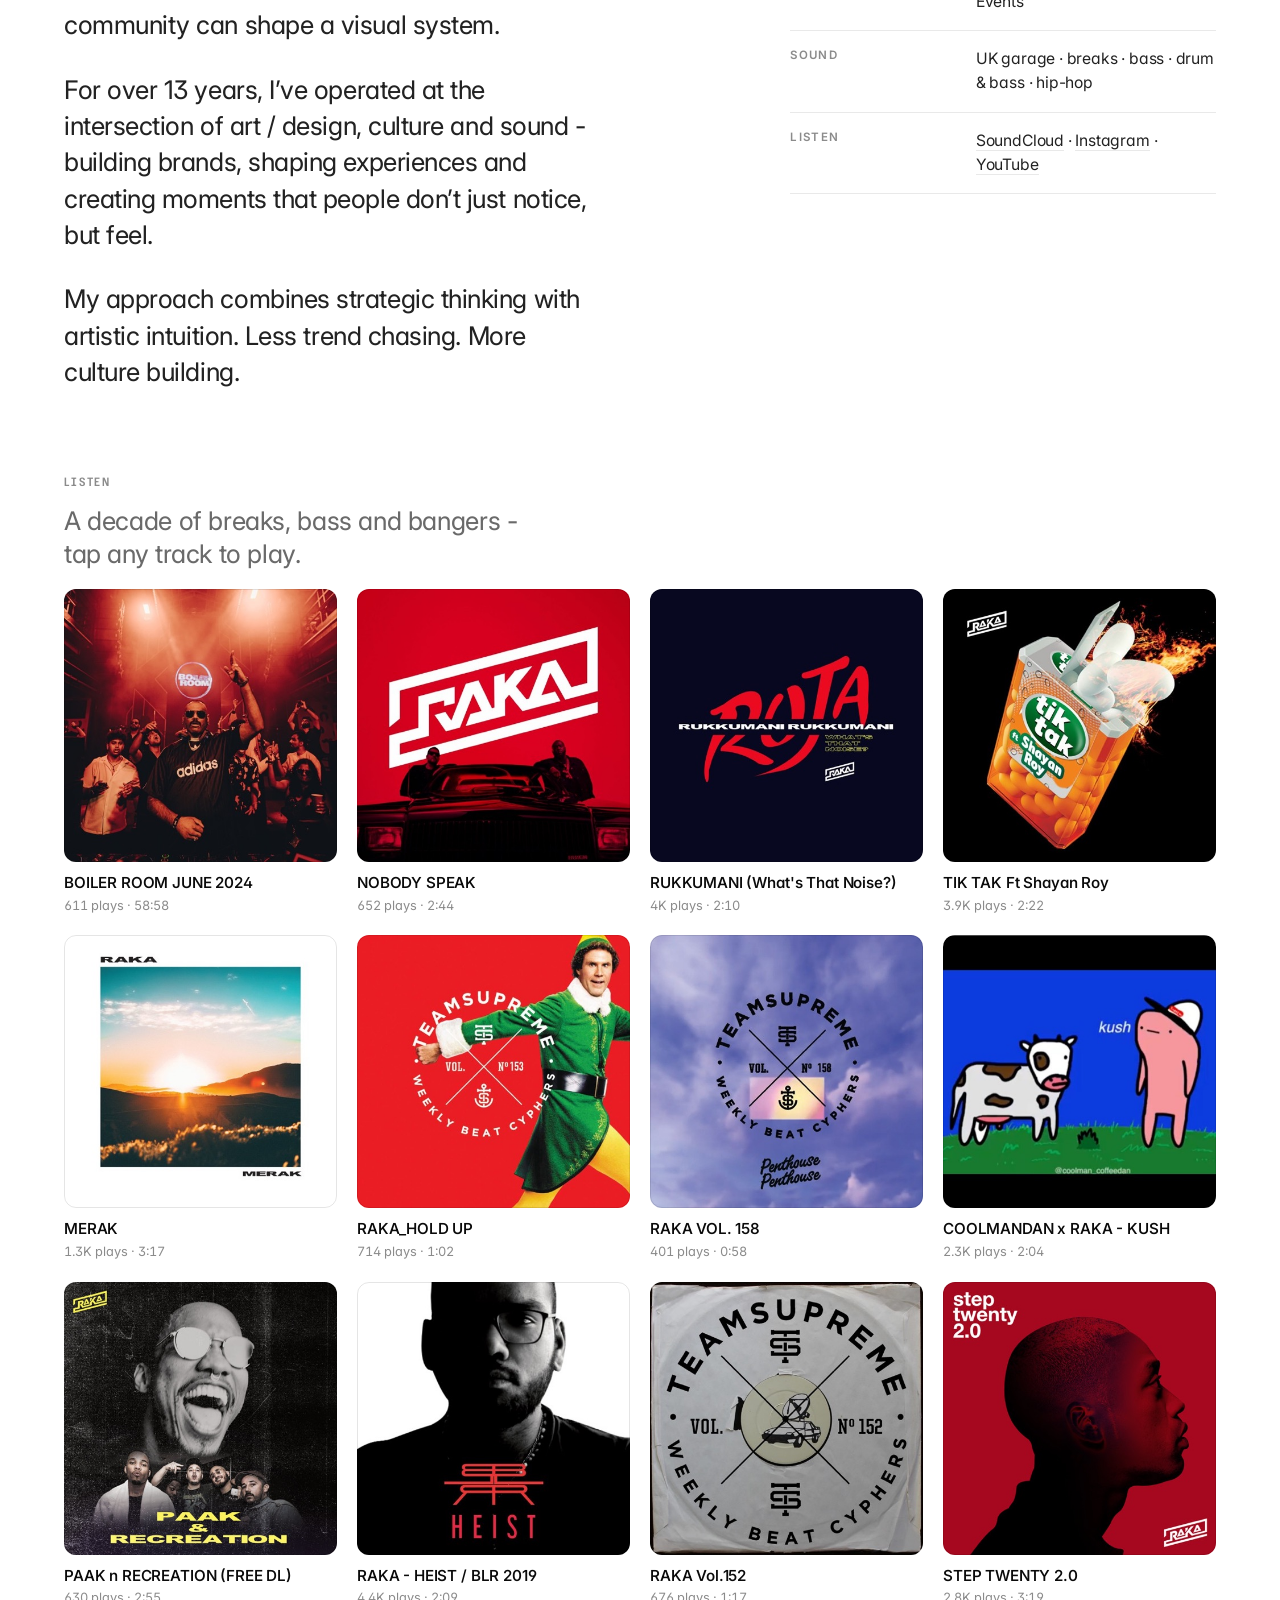
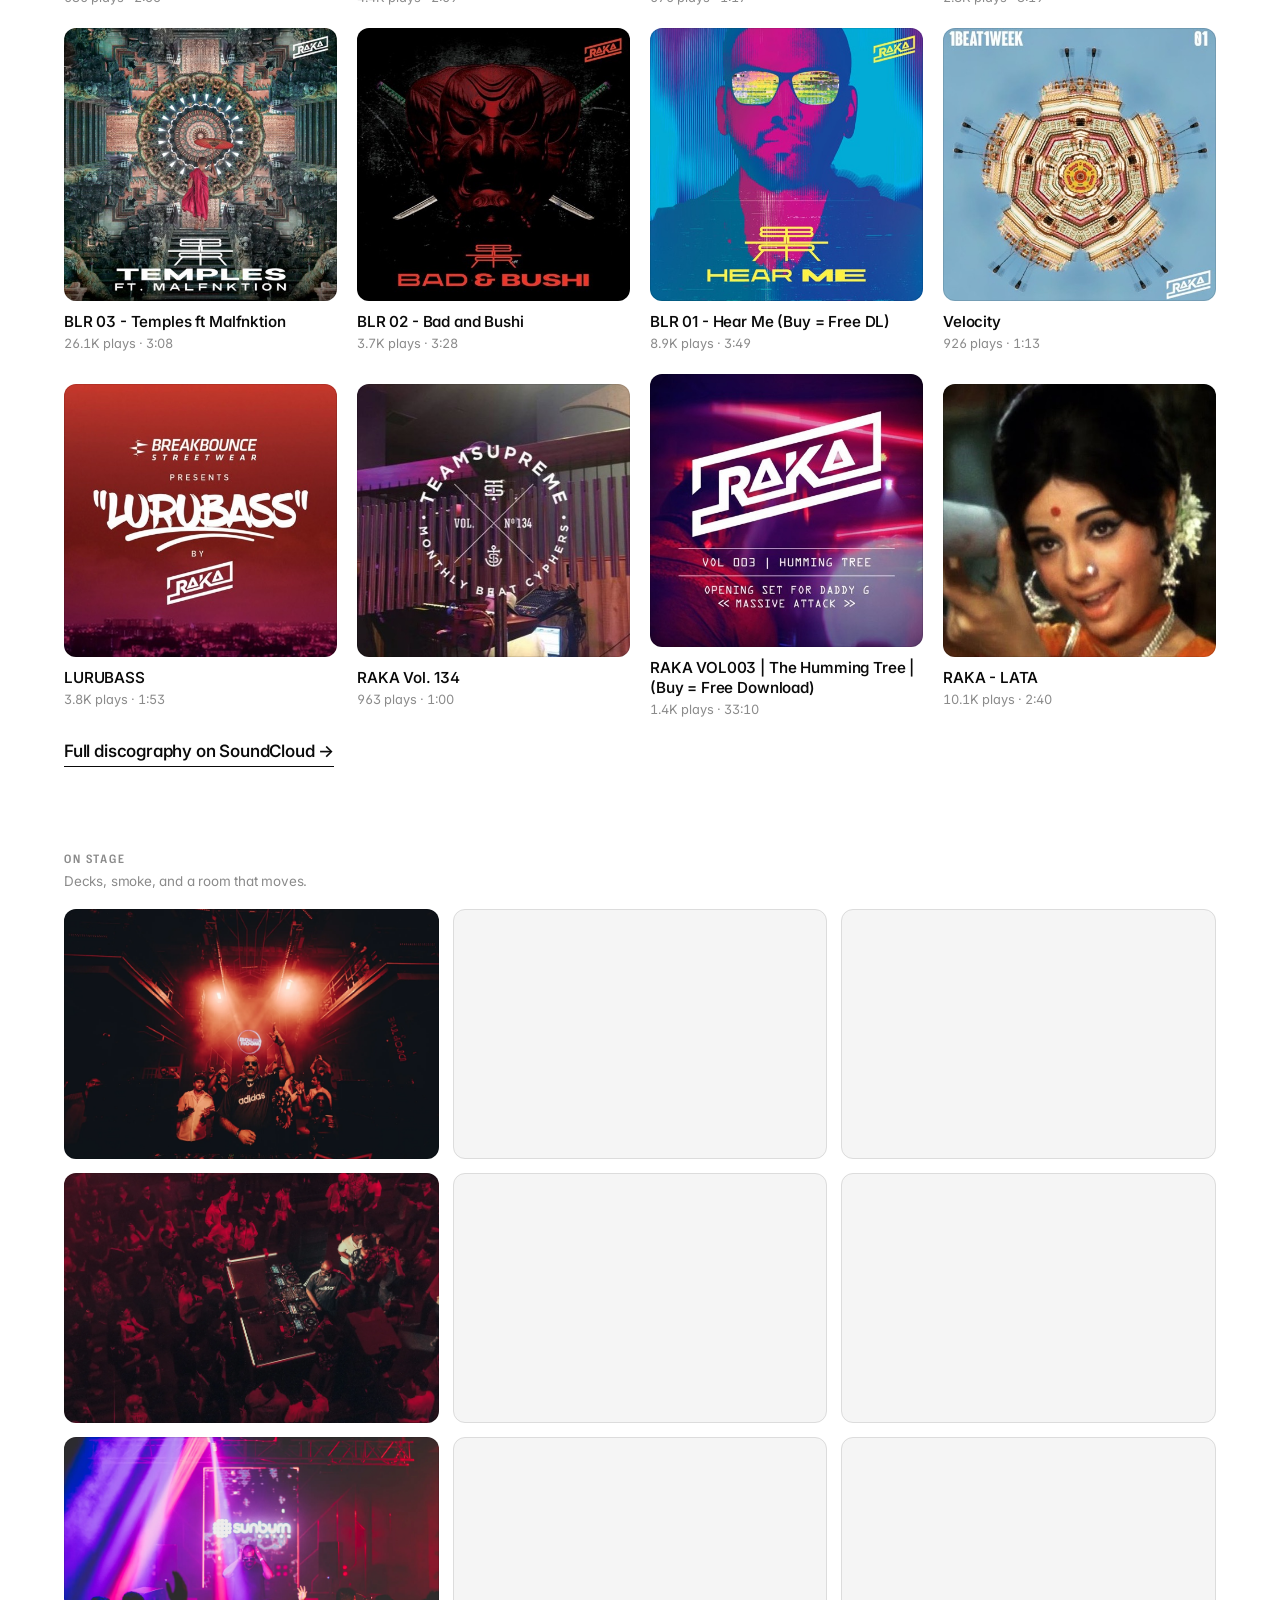
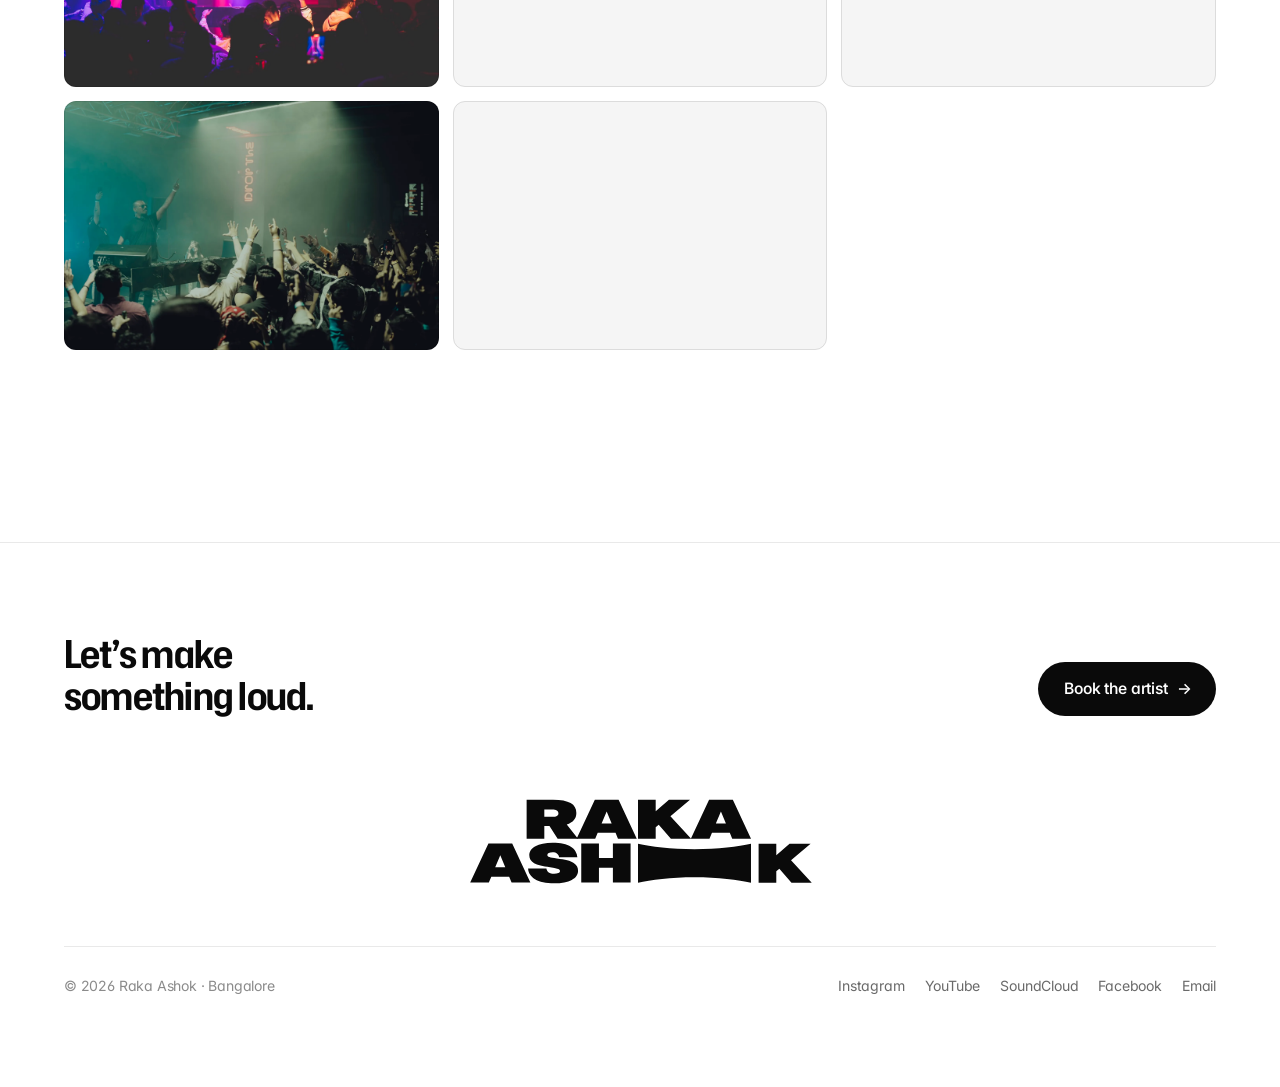
==== commit 869ffdb5: "Hubot Sans for all display headings site-wide (h1-h3/.display/.eyebrow) - Artworks, About (headings " ====
--- a/about.html
+++ b/about.html
@@ -9,7 +9,7 @@
 <link rel="preconnect" href="https://fonts.gstatic.com" crossorigin>
 <link href="https://fonts.googleapis.com/css2?family=Inter:opsz,wght@14..32,100..900&display=swap" rel="stylesheet">
 
-<link rel="stylesheet" href="css/style.css?v=28">
+<link rel="stylesheet" href="css/style.css?v=30">
 </head>
 <body data-page="about">
 
@@ -104,7 +104,7 @@
   </div>
 </footer>
 
-<script src="js/site.js?v=3"></script>
+<script src="js/site.js?v=4"></script>
 
 <div class="player" id="player" aria-label="Music player">
   <div class="player__inner">
--- a/css/style.css
+++ b/css/style.css
@@ -98,6 +98,12 @@
 .display{font-size:var(--fs-display);font-weight:700;line-height:.96;letter-spacing:-.035em}
 h1,.h1{font-size:var(--fs-h1);font-weight:700;line-height:1.02;letter-spacing:-.03em}
 h2,.h2{font-size:var(--fs-h2);font-weight:650;line-height:1.08;letter-spacing:-.02em}
+/* Hubot Sans (the hero-tagline typeface) for all display headings site-wide; body copy stays Inter */
+h1,.h1,h2,.h2,h3,.h3,.display,.eyebrow{font-family:"Hubot Sans VF","Hubot SemiCond","Inter",system-ui,sans-serif}
+/* graceful, slower dark<->light crossfade - only while toggling (class added by site.js), never on hover */
+html.theme-anim,html.theme-anim *,html.theme-anim *::before,html.theme-anim *::after{
+  transition:background-color .7s var(--ease),color .7s var(--ease),border-color .7s var(--ease),
+    fill .7s var(--ease),stroke .7s var(--ease),box-shadow .7s var(--ease),outline-color .7s var(--ease) !important}
 .lead{font-size:var(--fs-lead);line-height:1.32;color:var(--muted-2);font-weight:420;letter-spacing:-.015em;max-width:30ch}
 .muted{color:var(--muted)}
 .display,h1,.h1,h2,.h2,h3{text-wrap:balance}
@@ -549,6 +555,17 @@
   body.player-open{padding-bottom:138px}
 }
 
+/* hero "now playing" bar - forced dark + brand-red accent (the SoundCloud iframe itself is a locked
+   cross-origin frame, so this brands the wrapper; the play/progress colour is set to the brand red). */
+.hero-player{background:#0a0a0a;backdrop-filter:none;-webkit-backdrop-filter:none;
+  border-top:2px solid #d6453b;box-shadow:0 -14px 46px rgba(0,0,0,.55)}
+.hero-player .player__inner{gap:14px}
+.hero-player__tag{flex:none;font-family:"Hubot Sans VF","Hubot SemiCond","Inter",system-ui,sans-serif;
+  font-variation-settings:"wght" 480;text-transform:uppercase;letter-spacing:.09em;font-size:.72rem;
+  color:#fff;white-space:nowrap;opacity:.85}
+.hero-player .player__inner iframe{height:104px;border-radius:8px}
+@media(max-width:768px){ .hero-player{background:#0a0a0a} .hero-player__tag{display:none} }
+
 /* dark mode: lift grayscale client logos so they read on dark bg */
 [data-theme="dark"] .belt__logo{filter:invert(1) grayscale(1) brightness(1.7) contrast(1.1)}
 
